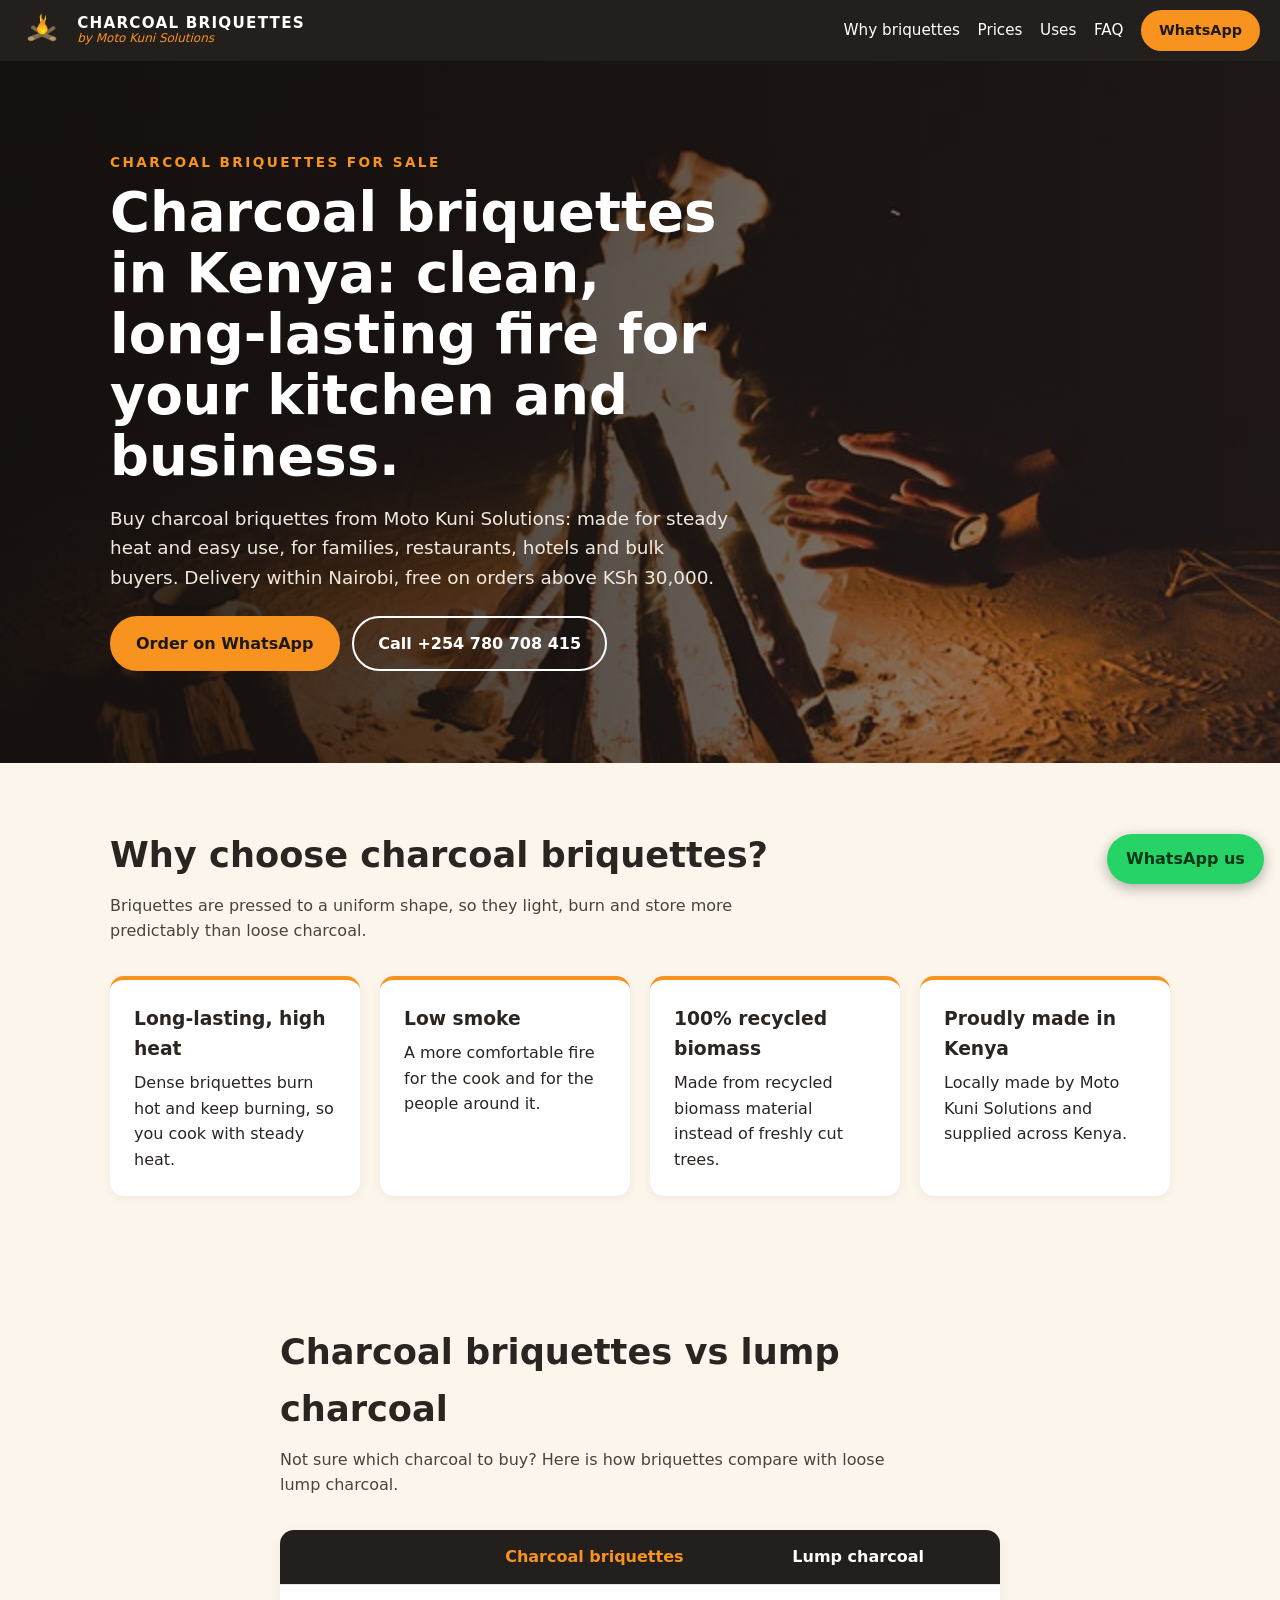
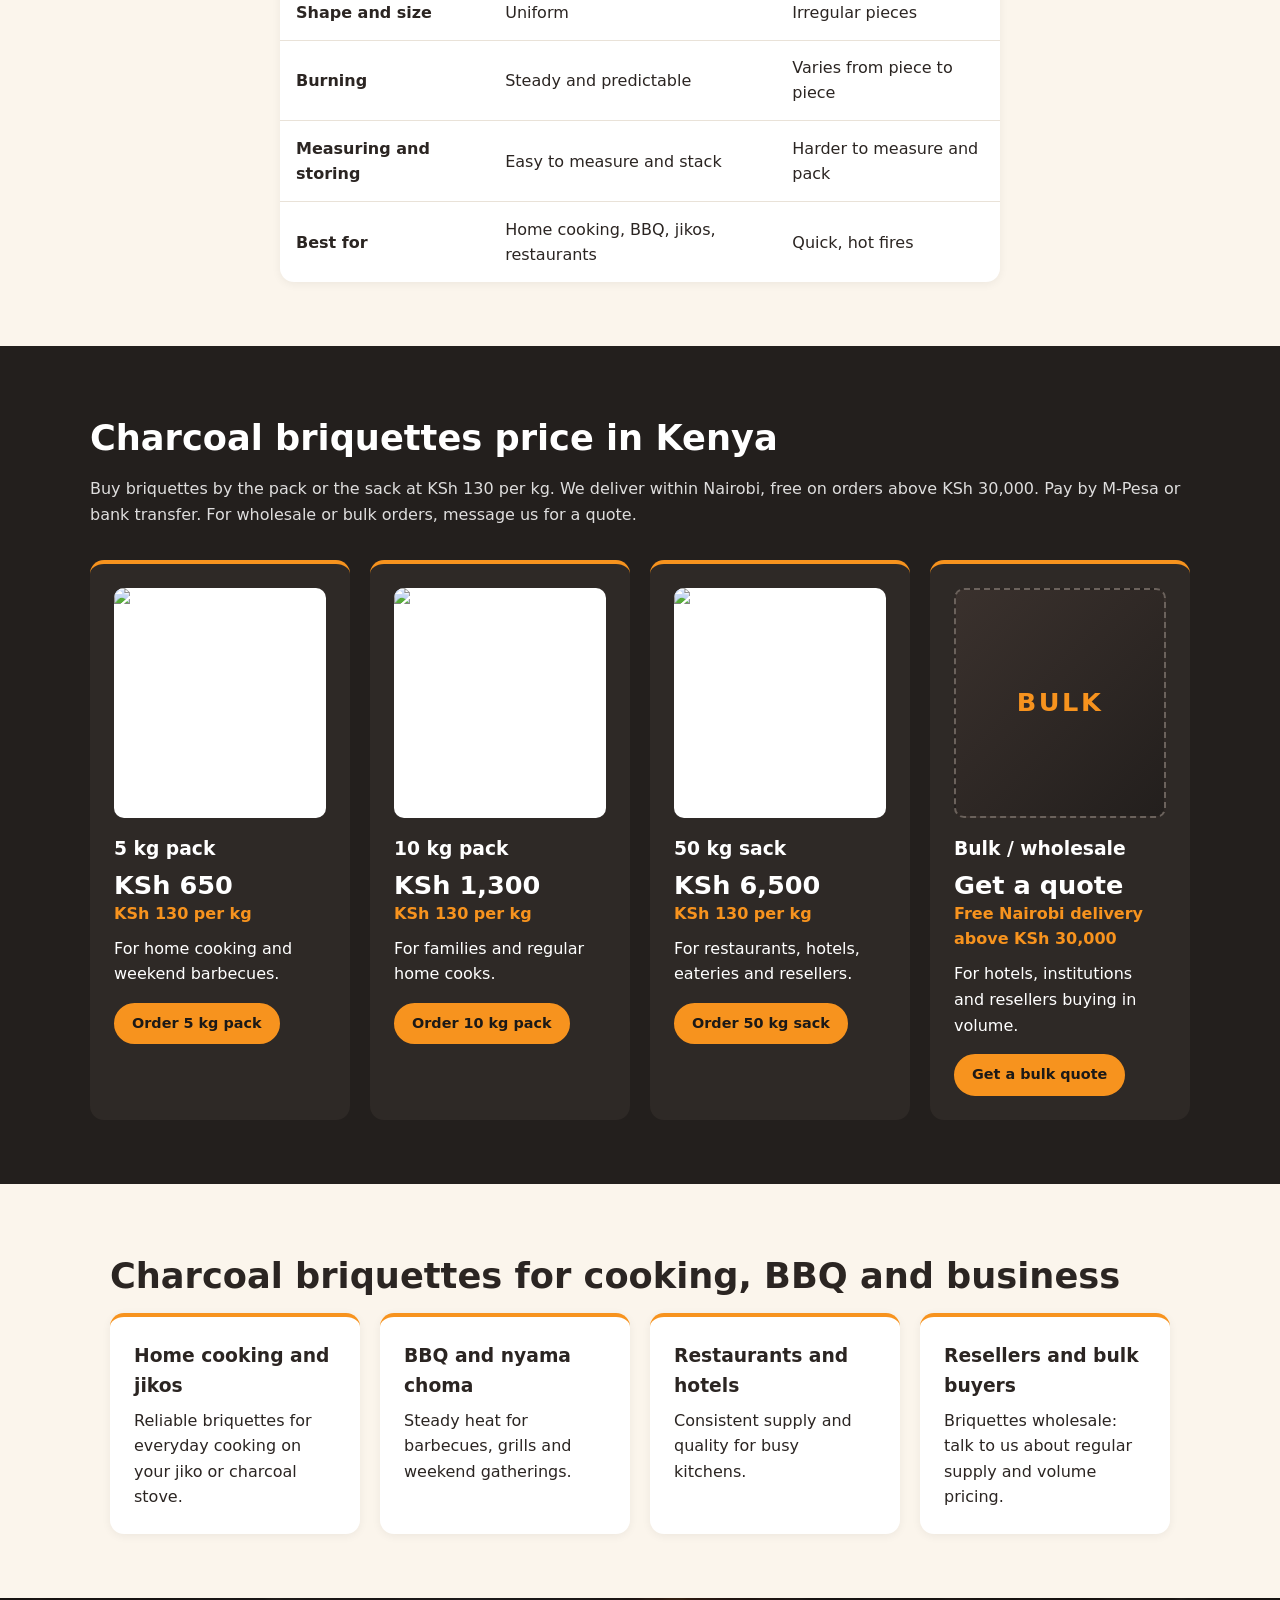
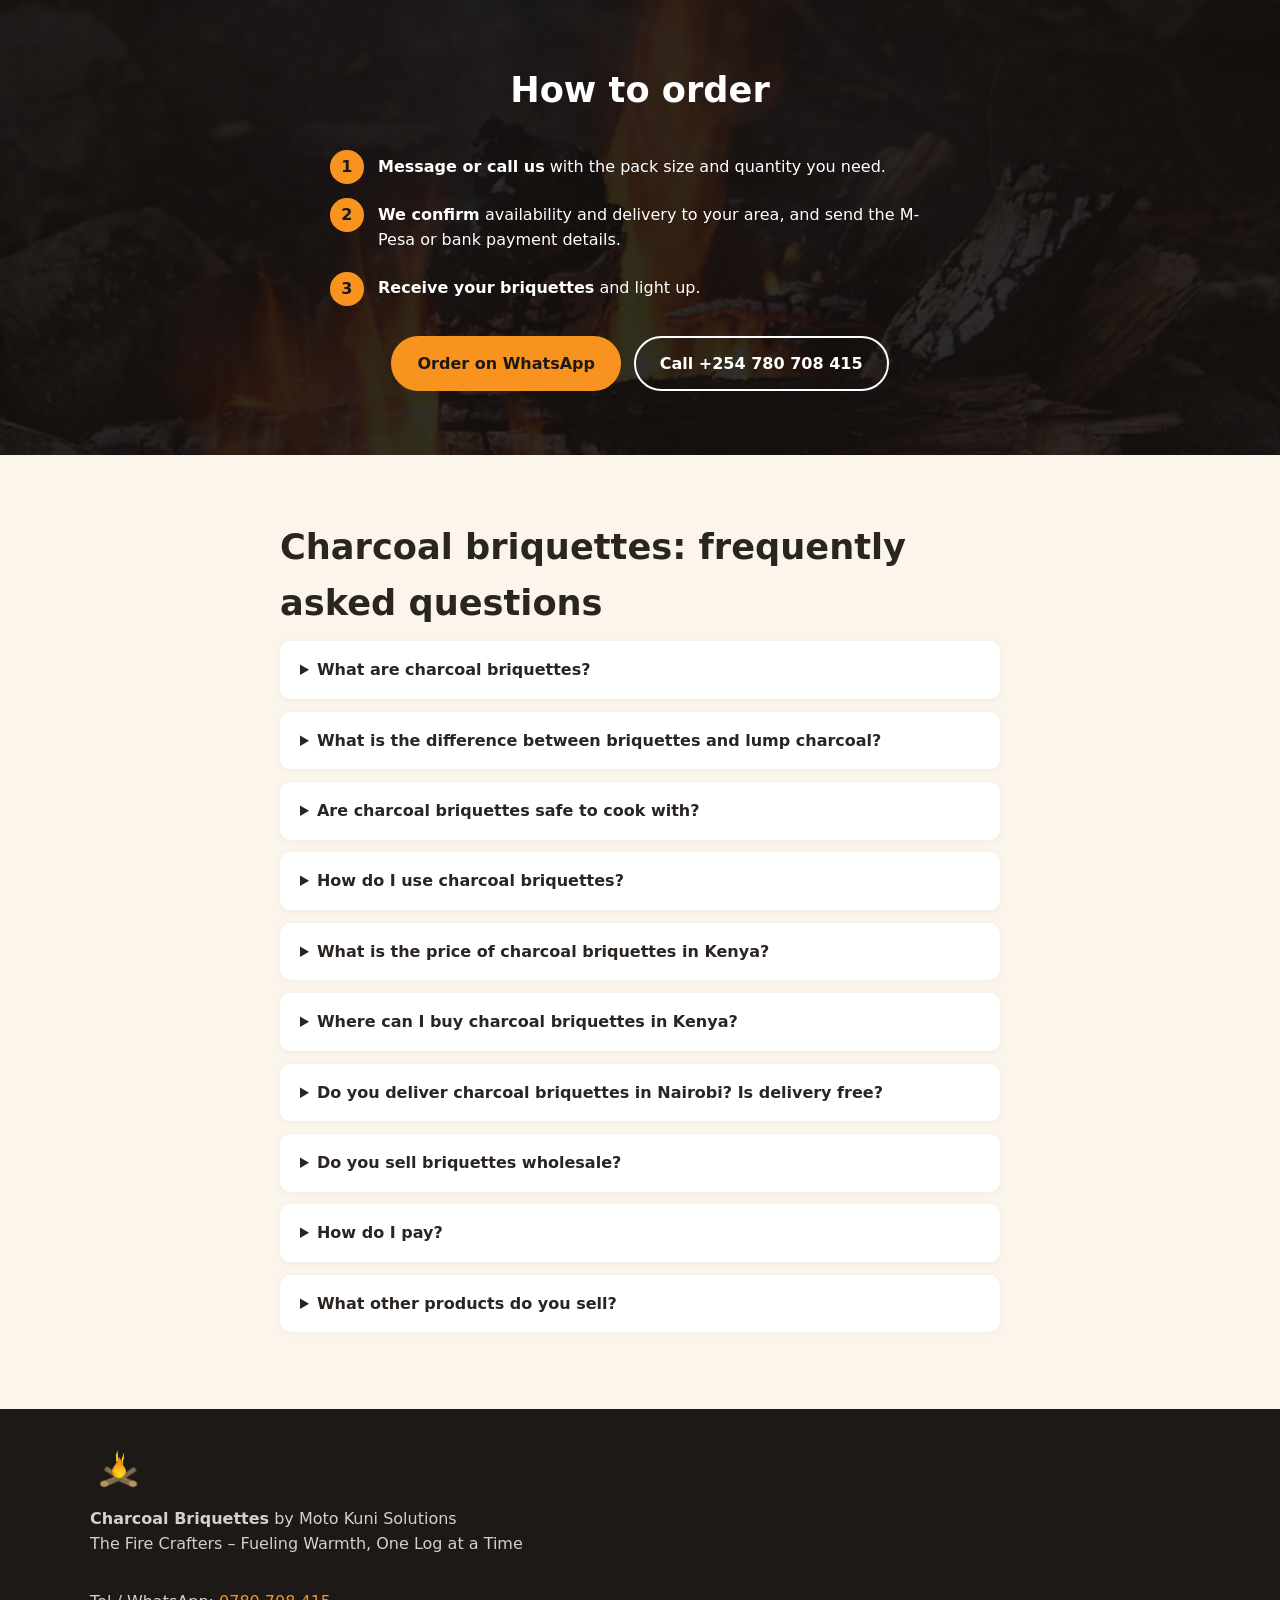
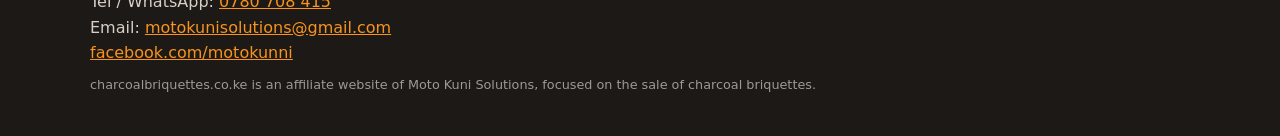
==== index.html @ 05159718 "Add files via upload" ====
<!DOCTYPE html>
<html lang="en">
<head>
  <meta charset="utf-8">
  <meta name="viewport" content="width=device-width, initial-scale=1">
  <title>Charcoal Briquettes Kenya | Nairobi Delivery | Moto Kuni Solutions</title>
  <meta name="description" content="Buy charcoal briquettes in Kenya from KSh 650 (5 kg). Nairobi delivery, free on orders above KSh 30,000. 5 kg, 10 kg and 50 kg packs plus wholesale. Order on WhatsApp.">
  <link rel="icon" type="image/png" href="images/favicon.png">
  <link rel="canonical" href="https://charcoalbriquettes.co.ke/">
  <link rel="stylesheet" href="style.css">
  <meta property="og:title" content="Charcoal Briquettes by Moto Kuni Solutions">
  <meta property="og:description" content="Buy charcoal briquettes in Kenya: household packs, sacks and wholesale. Order on WhatsApp.">
  <meta property="og:image" content="https://charcoalbriquettes.co.ke/images/briquettes-10kg.jpg">
  <meta property="og:url" content="https://charcoalbriquettes.co.ke/">
  <meta property="og:type" content="website">
  <script type="application/ld+json">
  {"@context":"https://schema.org","@type":"WebSite","name":"Charcoal Briquettes by Moto Kuni Solutions","url":"https://charcoalbriquettes.co.ke/"}
  </script>
  <script type="application/ld+json">
  {
    "@context": "https://schema.org",
    "@type": "LocalBusiness",
    "name": "Moto Kuni Solutions",
    "alternateName": "Charcoal Briquettes by Moto Kuni Solutions",
    "legalName": "Moto Kuni Solutions",
    "slogan": "The Fire Crafters",
    "description": "Charcoal briquettes for sale in Kenya: household packs, sacks and wholesale for homes, restaurants, hotels and resellers.",
    "url": "https://charcoalbriquettes.co.ke/",
    "telephone": "+254780708415",
    "email": "motokunisolutions@gmail.com",
    "sameAs": ["https://facebook.com/motokunni/"],
    "areaServed": [{"@type":"City","name":"Nairobi"},{"@type":"Country","name":"Kenya"}]
  }
  </script>
  <script type="application/ld+json">
  {"@context": "https://schema.org", "@type": "FAQPage", "mainEntity": [{"@type": "Question", "name": "What are charcoal briquettes?", "acceptedAnswer": {"@type": "Answer", "text": "Charcoal briquettes are fuel pressed into a uniform shape from combustible materials. Ours are made from materials such as charcoal dust, wood waste, coconut shells and rice husks. They are used for cooking, barbecues and jikos."}}, {"@type": "Question", "name": "What is the difference between briquettes and lump charcoal?", "acceptedAnswer": {"@type": "Answer", "text": "Lump charcoal is made of irregular pieces, while briquettes are pressed to a consistent size and shape. That uniform shape makes briquettes easier to measure, stack and store, and helps them burn more steadily."}}, {"@type": "Question", "name": "Are charcoal briquettes safe to cook with?", "acceptedAnswer": {"@type": "Answer", "text": "Yes, when used properly. Like all charcoal, briquettes release carbon monoxide as they burn, so use them outdoors or in a well-ventilated space and never in a closed room."}}, {"@type": "Question", "name": "How do I use charcoal briquettes?", "acceptedAnswer": {"@type": "Answer", "text": "Place the briquettes in your jiko, stove or grill, light them with a fire lighter or kindling, and let them burn until they are covered with grey ash before you start cooking. Keep the area ventilated."}}, {"@type": "Question", "name": "What is the price of charcoal briquettes in Kenya?", "acceptedAnswer": {"@type": "Answer", "text": "Charcoal briquettes cost KSh 130 per kg: KSh 650 for a 5 kg pack, KSh 1,300 for 10 kg and KSh 6,500 for a 50 kg sack. Message us on WhatsApp for wholesale or bulk pricing."}}, {"@type": "Question", "name": "Where can I buy charcoal briquettes in Kenya?", "acceptedAnswer": {"@type": "Answer", "text": "Order from Moto Kuni Solutions on WhatsApp or by phone on 0780 708 415. We deliver within Nairobi, and orders above KSh 30,000 get free delivery."}}, {"@type": "Question", "name": "Do you deliver charcoal briquettes in Nairobi? Is delivery free?", "acceptedAnswer": {"@type": "Answer", "text": "Yes, we deliver within Nairobi. Delivery is free on orders above KSh 30,000. For smaller orders, message us on WhatsApp for the delivery cost."}}, {"@type": "Question", "name": "Do you sell briquettes wholesale?", "acceptedAnswer": {"@type": "Answer", "text": "Yes. Restaurants, hotels, resellers and institutions can message or call us with the quantity they need and we will send a quote."}}, {"@type": "Question", "name": "How do I pay?", "acceptedAnswer": {"@type": "Answer", "text": "You can pay by M-Pesa or bank transfer. Message us on WhatsApp for the payment details when you place your order."}}, {"@type": "Question", "name": "What other products do you sell?", "acceptedAnswer": {"@type": "Answer", "text": "Moto Kuni Solutions also supplies firewood, logs, sawdust and modern jikos. Fire lighters and more charcoal products are coming to our site soon."}}]}
  </script>
  <script type="application/ld+json">
  {"@context": "https://schema.org", "@type": "Product", "name": "Moto Kuni Solutions Charcoal Briquettes 5 kg", "image": "https://charcoalbriquettes.co.ke/images/briquettes-5kg.jpg", "description": "Charcoal briquettes made from recycled biomass, 5 kg bag.", "brand": {"@type": "Brand", "name": "Moto Kuni Solutions"}, "offers": {"@type": "Offer", "price": "650", "priceCurrency": "KES", "url": "https://charcoalbriquettes.co.ke/#packs"}}
  </script>
  <script type="application/ld+json">
  {"@context": "https://schema.org", "@type": "Product", "name": "Moto Kuni Solutions Charcoal Briquettes 10 kg", "image": "https://charcoalbriquettes.co.ke/images/briquettes-10kg.jpg", "description": "Charcoal briquettes made from recycled biomass, 10 kg bag.", "brand": {"@type": "Brand", "name": "Moto Kuni Solutions"}, "offers": {"@type": "Offer", "price": "1300", "priceCurrency": "KES", "url": "https://charcoalbriquettes.co.ke/#packs"}}
  </script>
  <script type="application/ld+json">
  {"@context": "https://schema.org", "@type": "Product", "name": "Moto Kuni Solutions Charcoal Briquettes 50 kg", "image": "https://charcoalbriquettes.co.ke/images/briquettes-50kg.jpg", "description": "Charcoal briquettes made from recycled biomass, 50 kg bag.", "brand": {"@type": "Brand", "name": "Moto Kuni Solutions"}, "offers": {"@type": "Offer", "price": "6500", "priceCurrency": "KES", "url": "https://charcoalbriquettes.co.ke/#packs"}}
  </script>
</head>
<body>

<header class="nav">
  <a class="brand" href="#top" aria-label="Charcoal Briquettes by Moto Kuni Solutions home">
    <img src="images/logo.png" alt="Moto Kuni Solutions logo" width="46" height="36">
    <span><strong>CHARCOAL BRIQUETTES</strong><em>by Moto Kuni Solutions</em></span>
  </a>
  <nav>
    <a href="#why">Why briquettes</a>
    <a href="#packs">Prices</a>
    <a href="#uses">Uses</a>
    <a href="#faq">FAQ</a>
    <a class="btn btn-small" href="https://wa.me/254780708415?text=Hello%20Moto%20Kuni%20Solutions%2C%20I%20would%20like%20to%20order%20charcoal%20briquettes." target="_blank" rel="noopener">WhatsApp</a>
  </nav>
</header>

<main id="top">

  <section class="hero">
    <div class="hero-text">
      <p class="eyebrow">Charcoal Briquettes for Sale</p>
      <h1>Charcoal briquettes in Kenya: clean, long-lasting fire for your kitchen and business.</h1>
      <p class="lead">Buy charcoal briquettes from Moto Kuni Solutions: made for steady heat and easy use, for families, restaurants, hotels and bulk buyers. Delivery within Nairobi, free on orders above KSh 30,000.</p>
      <div class="cta-row">
        <a class="btn" href="https://wa.me/254780708415?text=Hello%20Moto%20Kuni%20Solutions%2C%20I%20would%20like%20to%20order%20charcoal%20briquettes." target="_blank" rel="noopener">Order on WhatsApp</a>
        <a class="btn btn-ghost" href="tel:+254780708415">Call +254 780 708 415</a>
      </div>
    </div>
  </section>

  <section id="why" class="section">
    <h2>Why choose charcoal briquettes?</h2>
    <p class="section-intro">Briquettes are pressed to a uniform shape, so they light, burn and store more predictably than loose charcoal.</p>
    <div class="cards">
      <article class="card"><h3>Long-lasting, high heat</h3><p>Dense briquettes burn hot and keep burning, so you cook with steady heat.</p></article>
      <article class="card"><h3>Low smoke</h3><p>A more comfortable fire for the cook and for the people around it.</p></article>
      <article class="card"><h3>100% recycled biomass</h3><p>Made from recycled biomass material instead of freshly cut trees.</p></article>
      <article class="card"><h3>Proudly made in Kenya</h3><p>Locally made by Moto Kuni Solutions and supplied across Kenya.</p></article>
    </div>
  </section>

  <section id="compare" class="section narrow">
    <h2>Charcoal briquettes vs lump charcoal</h2>
    <p class="section-intro">Not sure which charcoal to buy? Here is how briquettes compare with loose lump charcoal.</p>
    <table class="compare">
      <thead><tr><th></th><th>Charcoal briquettes</th><th>Lump charcoal</th></tr></thead>
      <tbody>
        <tr><th>Shape and size</th><td>Uniform</td><td>Irregular pieces</td></tr>
        <tr><th>Burning</th><td>Steady and predictable</td><td>Varies from piece to piece</td></tr>
        <tr><th>Measuring and storing</th><td>Easy to measure and stack</td><td>Harder to measure and pack</td></tr>
        <tr><th>Best for</th><td>Home cooking, BBQ, jikos, restaurants</td><td>Quick, hot fires</td></tr>
      </tbody>
    </table>
  </section>

  <section id="packs" class="section dark">
    <h2>Charcoal briquettes price in Kenya</h2>
    <p class="section-intro">Buy briquettes by the pack or the sack at KSh 130 per kg. We deliver within Nairobi, free on orders above KSh 30,000. Pay by M-Pesa or bank transfer. For wholesale or bulk orders, message us for a quote.</p>
    <div class="cards">
      <article class="card card-dark">
        <img class="pack-photo" src="images/briquettes-5kg.jpg" alt="Moto Kuni Solutions charcoal briquettes 5 kg pack bag" loading="lazy" width="320" height="320">
        <h3>5 kg pack</h3>
        <p class="price">KSh 650</p>
        <p class="size">KSh 130 per kg</p>
        <p>For home cooking and weekend barbecues.</p>
        <a class="btn btn-small" href="https://wa.me/254780708415?text=Hello%20Moto%20Kuni%20Solutions%2C%20I%20would%20like%20to%20order%20the%205%20kg%20pack%20of%20charcoal%20briquettes." target="_blank" rel="noopener">Order 5 kg pack</a>
      </article>
      <article class="card card-dark">
        <img class="pack-photo" src="images/briquettes-10kg.jpg" alt="Moto Kuni Solutions charcoal briquettes 10 kg pack bag" loading="lazy" width="320" height="320">
        <h3>10 kg pack</h3>
        <p class="price">KSh 1,300</p>
        <p class="size">KSh 130 per kg</p>
        <p>For families and regular home cooks.</p>
        <a class="btn btn-small" href="https://wa.me/254780708415?text=Hello%20Moto%20Kuni%20Solutions%2C%20I%20would%20like%20to%20order%20the%2010%20kg%20pack%20of%20charcoal%20briquettes." target="_blank" rel="noopener">Order 10 kg pack</a>
      </article>
      <article class="card card-dark">
        <img class="pack-photo" src="images/briquettes-50kg.jpg" alt="Moto Kuni Solutions charcoal briquettes 50 kg sack bag" loading="lazy" width="320" height="320">
        <h3>50 kg sack</h3>
        <p class="price">KSh 6,500</p>
        <p class="size">KSh 130 per kg</p>
        <p>For restaurants, hotels, eateries and resellers.</p>
        <a class="btn btn-small" href="https://wa.me/254780708415?text=Hello%20Moto%20Kuni%20Solutions%2C%20I%20would%20like%20to%20order%20a%2050%20kg%20sack%20of%20charcoal%20briquettes." target="_blank" rel="noopener">Order 50 kg sack</a>
      </article>
      <article class="card card-dark">
        <div class="bulk-box">Bulk</div>
        <h3>Bulk / wholesale</h3>
        <p class="price">Get a quote</p>
        <p class="size">Free Nairobi delivery above KSh 30,000</p>
        <p>For hotels, institutions and resellers buying in volume.</p>
        <a class="btn btn-small" href="https://wa.me/254780708415?text=Hello%20Moto%20Kuni%20Solutions%2C%20I%20would%20like%20a%20bulk%20quote%20for%20charcoal%20briquettes." target="_blank" rel="noopener">Get a bulk quote</a>
      </article>
    </div>
  </section>

  <section id="uses" class="section">
    <h2>Charcoal briquettes for cooking, BBQ and business</h2>
    <div class="cards">
      <article class="card"><h3>Home cooking and jikos</h3><p>Reliable briquettes for everyday cooking on your jiko or charcoal stove.</p></article>
      <article class="card"><h3>BBQ and nyama choma</h3><p>Steady heat for barbecues, grills and weekend gatherings.</p></article>
      <article class="card"><h3>Restaurants and hotels</h3><p>Consistent supply and quality for busy kitchens.</p></article>
      <article class="card"><h3>Resellers and bulk buyers</h3><p>Briquettes wholesale: talk to us about regular supply and volume pricing.</p></article>
    </div>
  </section>

  <section id="order" class="section banner">
    <h2>How to order</h2>
    <ol class="steps">
      <li><strong>Message or call us</strong> with the pack size and quantity you need.</li>
      <li><strong>We confirm</strong> availability and delivery to your area, and send the M-Pesa or bank payment details.</li>
      <li><strong>Receive your briquettes</strong> and light up.</li>
    </ol>
    <div class="cta-row center">
      <a class="btn" href="https://wa.me/254780708415?text=Hello%20Moto%20Kuni%20Solutions%2C%20I%20would%20like%20to%20order%20charcoal%20briquettes." target="_blank" rel="noopener">Order on WhatsApp</a>
      <a class="btn btn-ghost" href="tel:+254780708415">Call +254 780 708 415</a>
    </div>
  </section>

  <section id="faq" class="section narrow">
    <h2>Charcoal briquettes: frequently asked questions</h2>
    <details><summary>What are charcoal briquettes?</summary><p>Charcoal briquettes are fuel pressed into a uniform shape from combustible materials. Ours are made from materials such as charcoal dust, wood waste, coconut shells and rice husks. They are used for cooking, barbecues and jikos.</p></details>
    <details><summary>What is the difference between briquettes and lump charcoal?</summary><p>Lump charcoal is made of irregular pieces, while briquettes are pressed to a consistent size and shape. That uniform shape makes briquettes easier to measure, stack and store, and helps them burn more steadily.</p></details>
    <details><summary>Are charcoal briquettes safe to cook with?</summary><p>Yes, when used properly. Like all charcoal, briquettes release carbon monoxide as they burn, so use them outdoors or in a well-ventilated space and never in a closed room.</p></details>
    <details><summary>How do I use charcoal briquettes?</summary><p>Place the briquettes in your jiko, stove or grill, light them with a fire lighter or kindling, and let them burn until they are covered with grey ash before you start cooking. Keep the area ventilated.</p></details>
    <details><summary>What is the price of charcoal briquettes in Kenya?</summary><p>Charcoal briquettes cost KSh 130 per kg: KSh 650 for a 5 kg pack, KSh 1,300 for 10 kg and KSh 6,500 for a 50 kg sack. Message us on WhatsApp for wholesale or bulk pricing.</p></details>
    <details><summary>Where can I buy charcoal briquettes in Kenya?</summary><p>Order from Moto Kuni Solutions on WhatsApp or by phone on 0780 708 415. We deliver within Nairobi, and orders above KSh 30,000 get free delivery.</p></details>
    <details><summary>Do you deliver charcoal briquettes in Nairobi? Is delivery free?</summary><p>Yes, we deliver within Nairobi. Delivery is free on orders above KSh 30,000. For smaller orders, message us on WhatsApp for the delivery cost.</p></details>
    <details><summary>Do you sell briquettes wholesale?</summary><p>Yes. Restaurants, hotels, resellers and institutions can message or call us with the quantity they need and we will send a quote.</p></details>
    <details><summary>How do I pay?</summary><p>You can pay by M-Pesa or bank transfer. Message us on WhatsApp for the payment details when you place your order.</p></details>
    <details><summary>What other products do you sell?</summary><p>Moto Kuni Solutions also supplies firewood, logs, sawdust and modern jikos. Fire lighters and more charcoal products are coming to our site soon.</p></details>
  </section>

</main>

<footer class="footer">
  <div>
    <img src="images/logo.png" alt="Moto Kuni Solutions logo" width="60" height="47">
    <p><strong>Charcoal Briquettes</strong> by Moto Kuni Solutions<br>The Fire Crafters &ndash; Fueling Warmth, One Log at a Time</p>
  </div>
  <div>
    <p>Tel / WhatsApp: <a href="tel:+254780708415">0780 708 415</a><br>
    Email: <a href="mailto:motokunisolutions@gmail.com">motokunisolutions@gmail.com</a><br>
    <a href="https://facebook.com/motokunni/" target="_blank" rel="noopener">facebook.com/motokunni</a></p>
    <p class="small">charcoalbriquettes.co.ke is an affiliate website of Moto Kuni Solutions, focused on the sale of charcoal briquettes.</p>
  </div>
</footer>

<a class="wa-float" href="https://wa.me/254780708415?text=Hello%20Moto%20Kuni%20Solutions%2C%20I%20would%20like%20to%20order%20charcoal%20briquettes." target="_blank" rel="noopener" aria-label="Chat on WhatsApp">WhatsApp us</a>

</body>
</html>
---- style.css ----
:root{
  --ink:#1c1917;
  --coal:#231f1d;
  --ember:#f7931e;
  --ember-dark:#d97a0a;
  --cream:#fbf5ec;
  --ash:#e9e2d8;
  --text:#2b2522;
}
*{box-sizing:border-box;margin:0;padding:0}
html{scroll-behavior:smooth}
body{font-family:system-ui,-apple-system,"Segoe UI",Roboto,Arial,sans-serif;color:var(--text);background:var(--cream);line-height:1.6}
img{max-width:100%;display:block}
a{color:inherit}

.nav{position:sticky;top:0;z-index:20;display:flex;justify-content:space-between;align-items:center;gap:1rem;padding:.6rem 1.25rem;background:var(--coal);color:#fff}
.brand{display:flex;align-items:center;gap:.7rem;text-decoration:none}
.brand span{display:flex;flex-direction:column;line-height:1.1}
.brand strong{letter-spacing:.08em}
.brand em{font-size:.75rem;color:var(--ember)}
.nav nav{display:flex;align-items:center;gap:1.1rem;font-size:.95rem}
.nav nav a{text-decoration:none}
.nav nav a:not(.btn):hover{color:var(--ember)}

.btn{display:inline-block;padding:.8rem 1.5rem;border-radius:999px;background:var(--ember);color:#1c1917;font-weight:700;text-decoration:none;border:2px solid var(--ember);transition:background .2s,transform .2s}
.btn:hover{background:var(--ember-dark);border-color:var(--ember-dark);transform:translateY(-1px)}
.btn-small{padding:.45rem 1rem;font-size:.9rem}
.btn-ghost{background:transparent;color:#fff;border-color:#fff}
.btn-ghost:hover{background:#fff;color:#1c1917;border-color:#fff}
.banner .btn-ghost{color:#fff}
.cta-row{display:flex;flex-wrap:wrap;gap:.8rem;margin-top:1.5rem}
.cta-row.center{justify-content:center}

.hero{min-height:78vh;display:flex;align-items:center;padding:4rem 1.25rem;color:#fff;background:linear-gradient(90deg,rgba(20,16,14,.9) 0%,rgba(20,16,14,.65) 55%,rgba(20,16,14,.25) 100%),url("images/fire-night.jpg") center/cover no-repeat}
.hero-text{max-width:640px;margin-left:max(0px,calc((100vw - 1100px)/2))}
.eyebrow{color:var(--ember);text-transform:uppercase;letter-spacing:.18em;font-size:.85rem;font-weight:700;margin-bottom:.6rem}
h1{font-size:clamp(2rem,5vw,3.4rem);line-height:1.12;margin-bottom:1rem}
.lead{font-size:1.15rem;max-width:34em;color:#f1e9df}

.section{max-width:1100px;margin:0 auto;padding:4rem 1.25rem}
.section.narrow{max-width:760px}
.section.dark,.section.banner{max-width:none}
.section.dark{background:var(--coal);color:#fff}
.section.dark>*,.section.banner>*{max-width:1100px;margin-left:auto;margin-right:auto}
.section.banner{background:linear-gradient(rgba(20,16,14,.88),rgba(20,16,14,.88)),url("images/fire-logs.jpg") center/cover;color:#fff;text-align:center}
h2{font-size:clamp(1.6rem,3.5vw,2.2rem);margin-bottom:.6rem}
.section-intro{max-width:40em;margin-bottom:2rem;opacity:.85}

.cards{display:grid;grid-template-columns:repeat(auto-fit,minmax(220px,1fr));gap:1.25rem}
.card{background:#fff;border-radius:14px;padding:1.5rem;border-top:4px solid var(--ember);box-shadow:0 2px 10px rgba(0,0,0,.06)}
.card h3{margin-bottom:.4rem}
.card-dark{background:#2e2926;color:#fff;box-shadow:none}
.card-dark .btn{margin-top:1rem}
.size{color:var(--ember);font-weight:600;margin-bottom:.4rem}
.photo-slot{height:150px;border:2px dashed #6b625c;border-radius:10px;display:flex;align-items:center;justify-content:center;color:#a89d94;font-size:.85rem;margin-bottom:1rem}

.steps{list-style:none;counter-reset:s;max-width:620px!important;text-align:left;margin-top:1.5rem!important}
.steps li{counter-increment:s;position:relative;padding:.7rem 0 .7rem 3rem}
.steps li::before{content:counter(s);position:absolute;left:0;top:.5rem;width:2.1rem;height:2.1rem;border-radius:50%;background:var(--ember);color:#1c1917;font-weight:700;display:flex;align-items:center;justify-content:center}

details{background:#fff;border-radius:10px;padding:1rem 1.25rem;margin-bottom:.8rem;box-shadow:0 1px 6px rgba(0,0,0,.05)}
summary{cursor:pointer;font-weight:600}
details p{margin-top:.6rem}

.footer{background:var(--ink);color:#d8cfc6;display:flex;flex-wrap:wrap;gap:2rem;justify-content:space-between;padding:2.5rem max(1.25rem,calc((100vw - 1100px)/2))}
.footer a{color:var(--ember)}
.footer img{margin-bottom:.6rem}
.small{font-size:.8rem;margin-top:.6rem;opacity:.7}

.wa-float{position:fixed;right:1rem;bottom:1rem;z-index:30;background:#25d366;color:#04361a;font-weight:700;text-decoration:none;padding:.75rem 1.2rem;border-radius:999px;box-shadow:0 4px 14px rgba(0,0,0,.3)}

@media (max-width:760px){
  .nav nav a:not(.btn){display:none}
  .hero{background:linear-gradient(rgba(20,16,14,.8),rgba(20,16,14,.8)),url("images/fire-night.jpg") center/cover}
}

.section.dark,.section.banner{padding-left:max(1.25rem,calc((100vw - 1100px)/2));padding-right:max(1.25rem,calc((100vw - 1100px)/2))}
.section.dark>*,.section.banner>*{max-width:none}
.section.banner>.steps{max-width:620px}

.brand strong{font-size:.95rem}
@media (max-width:760px){.brand strong{font-size:.8rem;letter-spacing:.04em}.brand em{font-size:.68rem}}

.compare{width:100%;border-collapse:collapse;background:#fff;border-radius:14px;overflow:hidden;box-shadow:0 2px 10px rgba(0,0,0,.06)}
.compare th,.compare td{padding:.9rem 1rem;text-align:left;border-bottom:1px solid var(--ash)}
.compare thead th{background:var(--coal);color:#fff}
.compare thead th:nth-child(2){color:var(--ember)}
.compare tbody th{font-weight:600}
.compare tbody tr:last-child th,.compare tbody tr:last-child td{border-bottom:none}

.photo-slot.has-img{border:none;background:#fff;height:260px;padding:.6rem}
.photo-slot.has-img img{width:100%;height:100%;object-fit:contain}
.wholesale{margin-top:1.5rem;text-align:center}
.wholesale a{color:var(--ember);font-weight:600}

.pack-photo{width:100%;height:230px;object-fit:contain;background:#fff;border-radius:10px;margin-bottom:1rem}
.bulk-box{height:230px;border-radius:10px;margin-bottom:1rem;display:flex;align-items:center;justify-content:center;background:linear-gradient(135deg,#3a312d,#231f1d);border:2px dashed #6b625c;color:var(--ember);font-size:1.6rem;font-weight:700;letter-spacing:.1em;text-transform:uppercase}
.price{font-size:1.6rem;font-weight:800;color:#fff;line-height:1.2}
.card-dark .size{margin-bottom:.6rem}
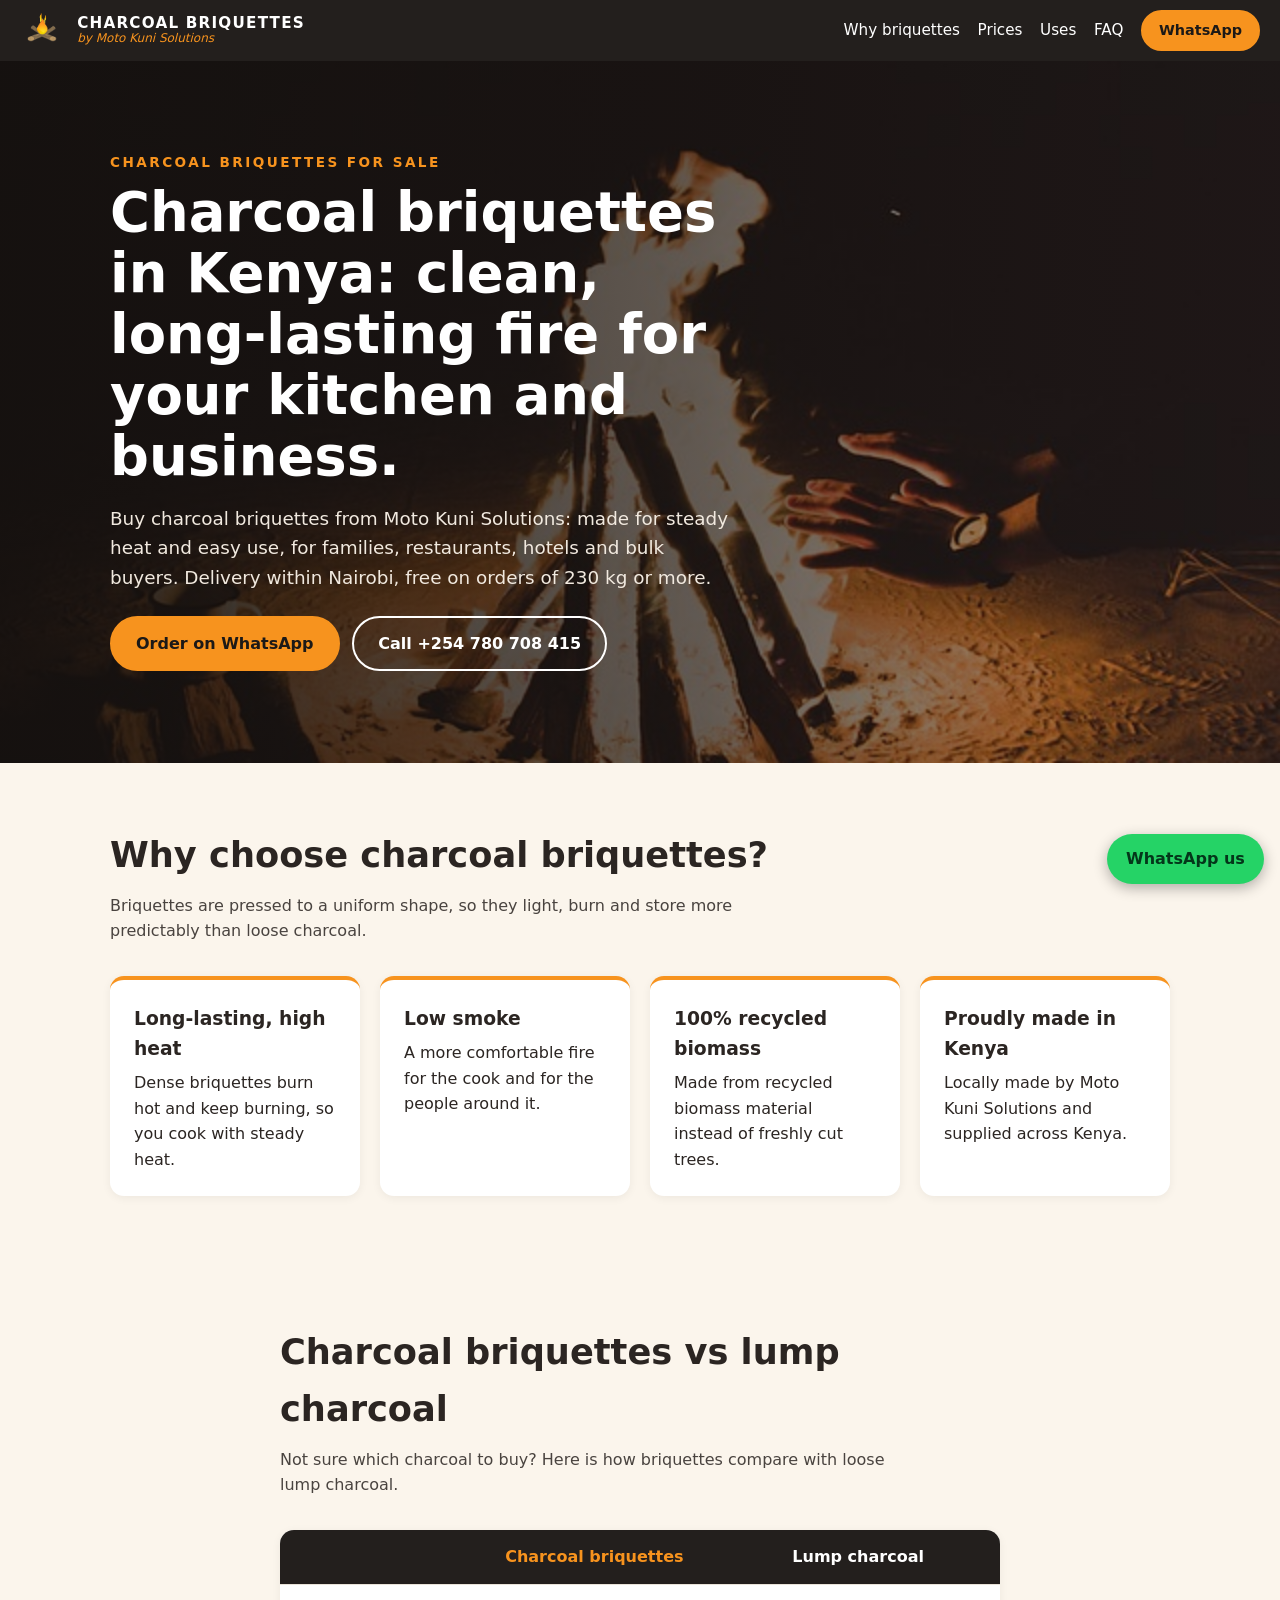
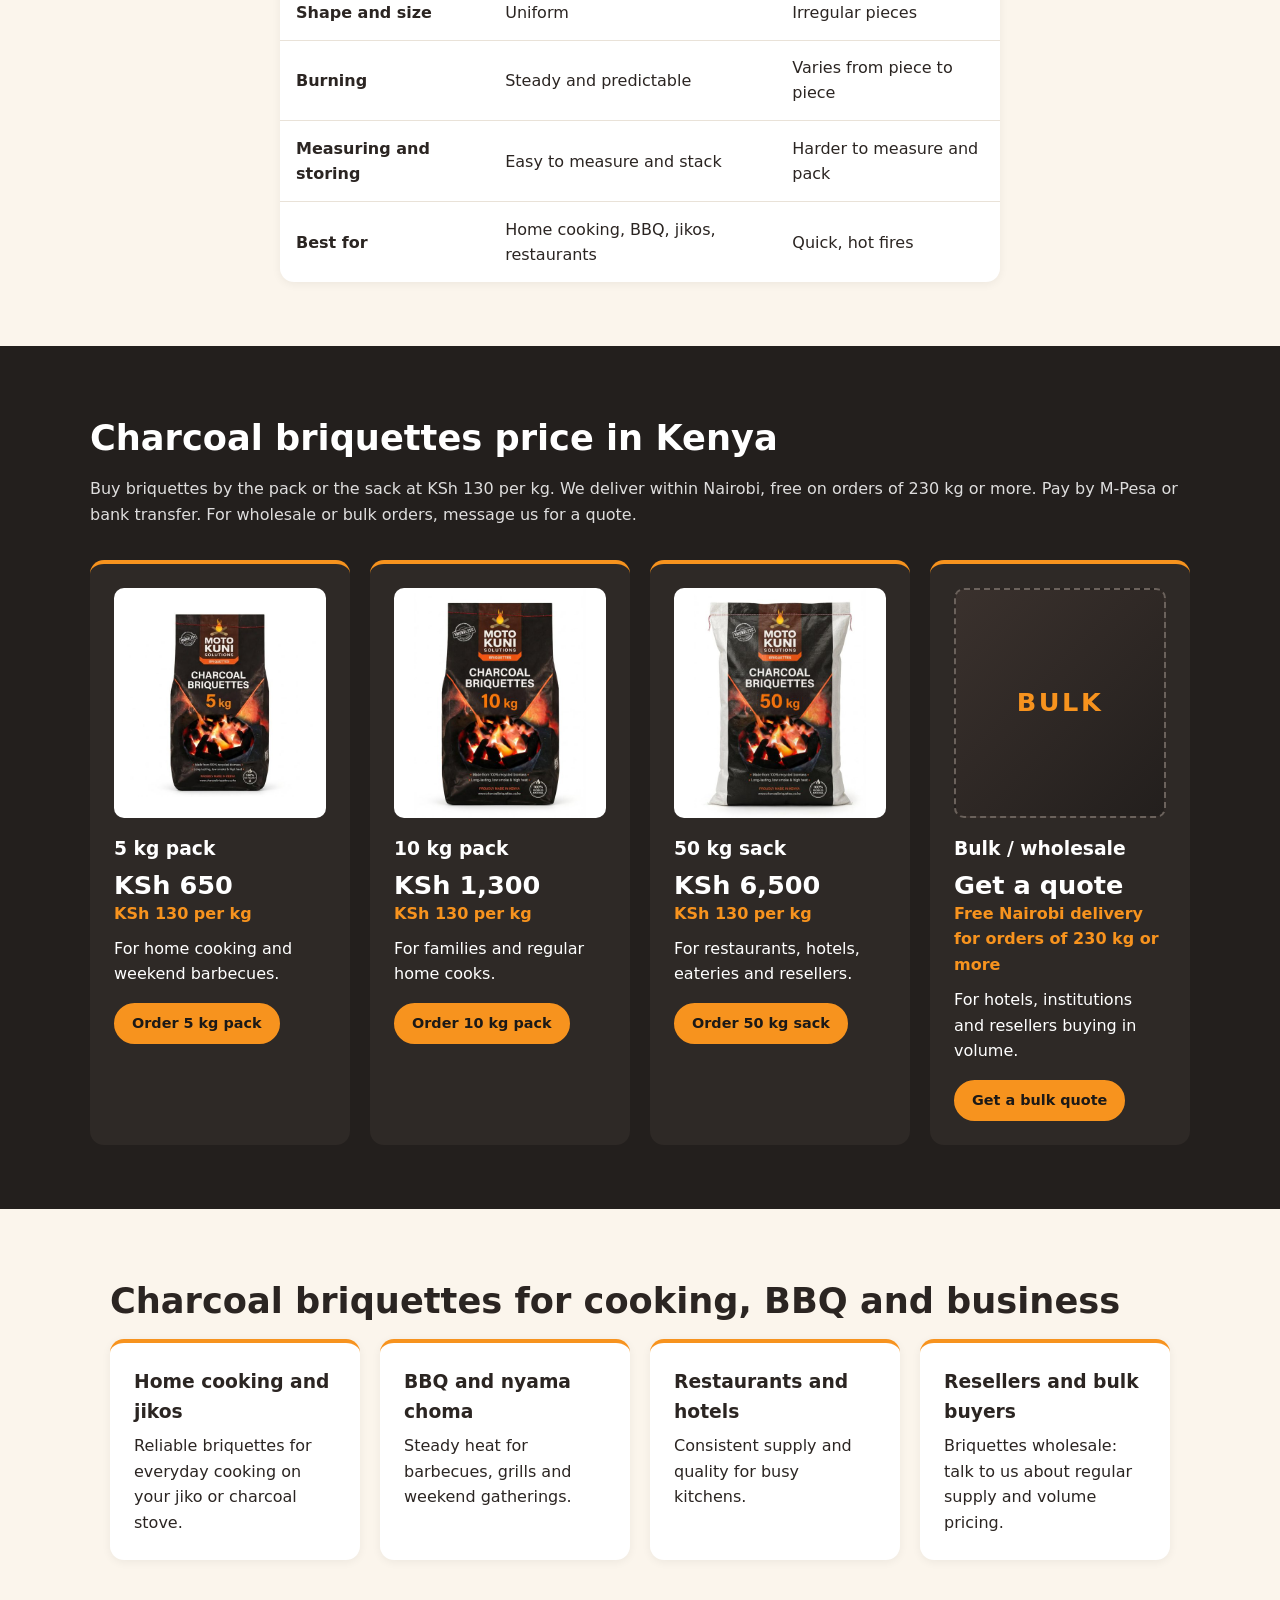
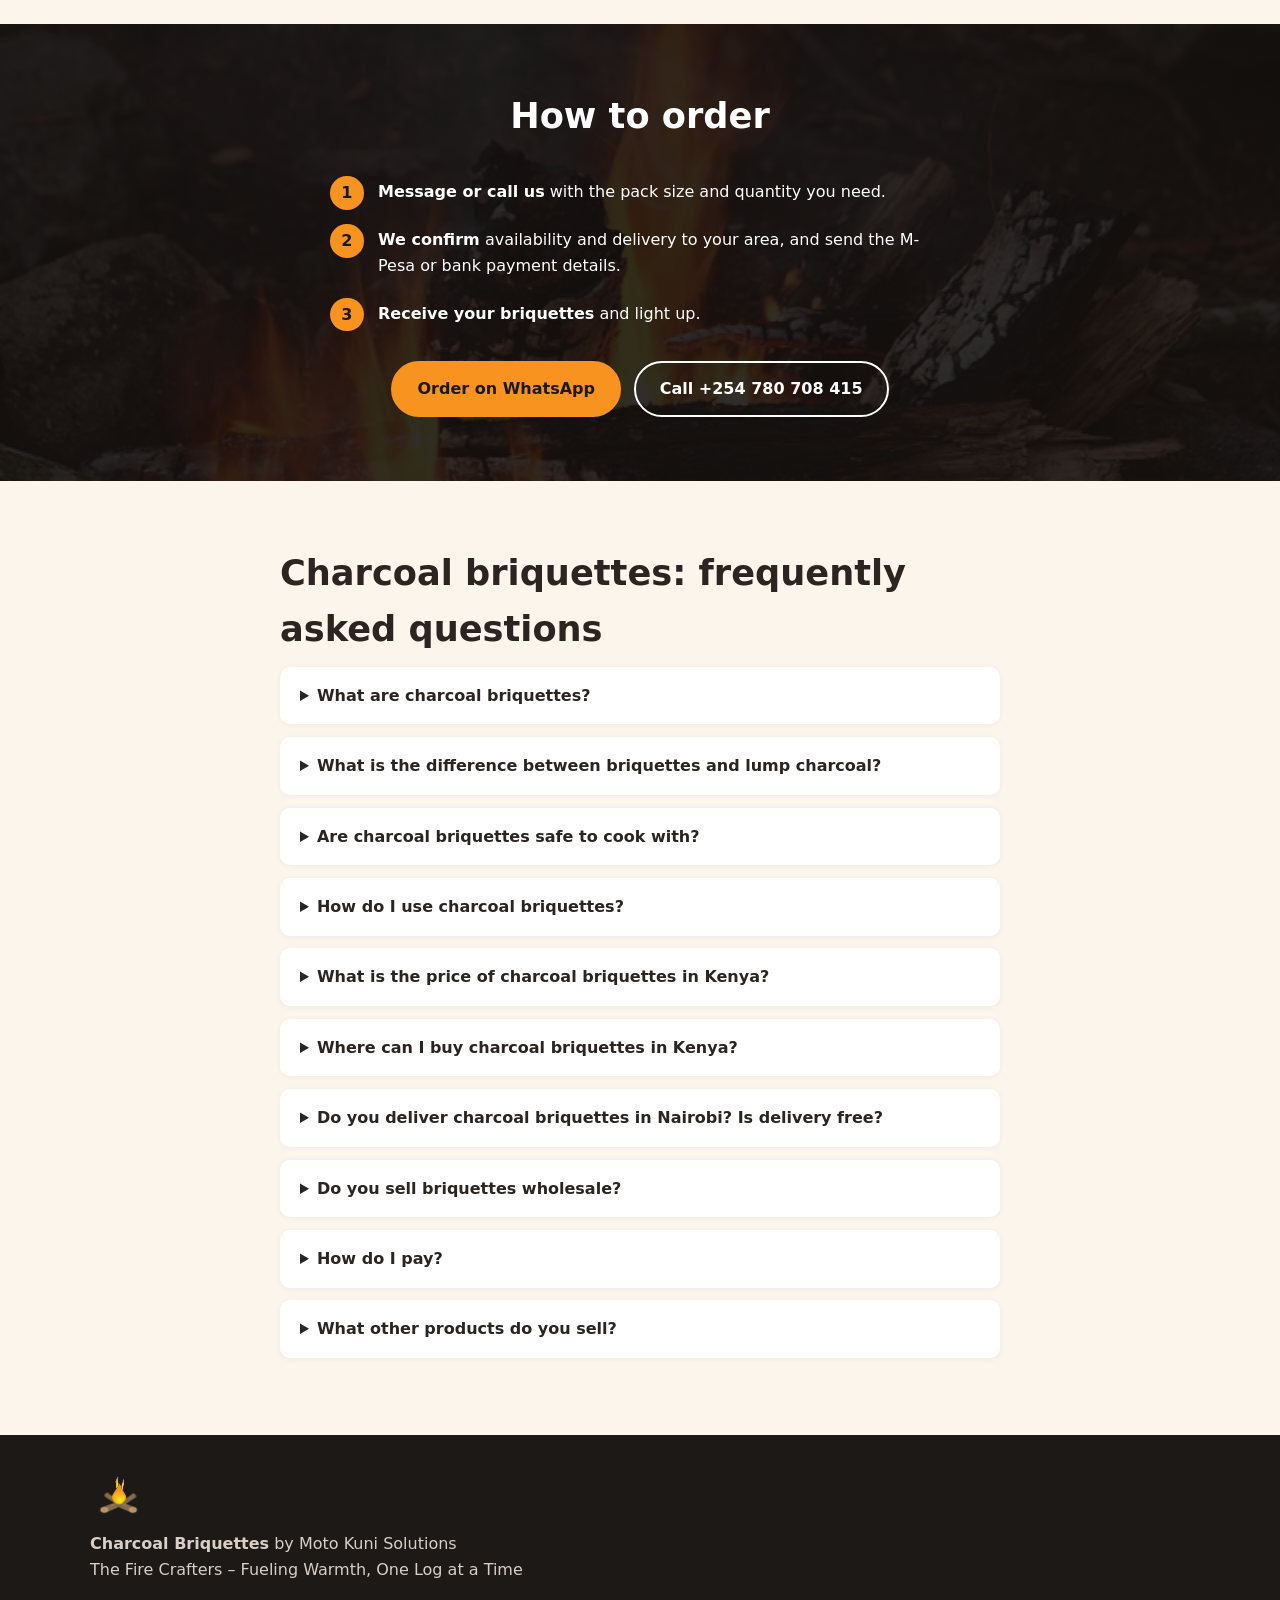
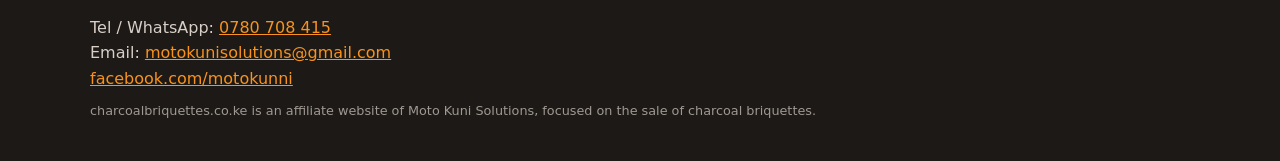
==== commit 9cdfc89d: "Add files via upload" ====
--- a/index.html
+++ b/index.html
@@ -4,7 +4,7 @@
   <meta charset="utf-8">
   <meta name="viewport" content="width=device-width, initial-scale=1">
   <title>Charcoal Briquettes Kenya | Nairobi Delivery | Moto Kuni Solutions</title>
-  <meta name="description" content="Buy charcoal briquettes in Kenya from KSh 650 (5 kg). Nairobi delivery, free on orders above KSh 30,000. 5 kg, 10 kg and 50 kg packs plus wholesale. Order on WhatsApp.">
+  <meta name="description" content="Buy charcoal briquettes in Kenya from KSh 650 (5 kg). Free Nairobi delivery on orders of 230 kg or more. 5 kg, 10 kg and 50 kg packs plus wholesale. Order on WhatsApp.">
   <link rel="icon" type="image/png" href="images/favicon.png">
   <link rel="canonical" href="https://charcoalbriquettes.co.ke/">
   <link rel="stylesheet" href="style.css">
@@ -33,7 +33,7 @@
   }
   </script>
   <script type="application/ld+json">
-  {"@context": "https://schema.org", "@type": "FAQPage", "mainEntity": [{"@type": "Question", "name": "What are charcoal briquettes?", "acceptedAnswer": {"@type": "Answer", "text": "Charcoal briquettes are fuel pressed into a uniform shape from combustible materials. Ours are made from materials such as charcoal dust, wood waste, coconut shells and rice husks. They are used for cooking, barbecues and jikos."}}, {"@type": "Question", "name": "What is the difference between briquettes and lump charcoal?", "acceptedAnswer": {"@type": "Answer", "text": "Lump charcoal is made of irregular pieces, while briquettes are pressed to a consistent size and shape. That uniform shape makes briquettes easier to measure, stack and store, and helps them burn more steadily."}}, {"@type": "Question", "name": "Are charcoal briquettes safe to cook with?", "acceptedAnswer": {"@type": "Answer", "text": "Yes, when used properly. Like all charcoal, briquettes release carbon monoxide as they burn, so use them outdoors or in a well-ventilated space and never in a closed room."}}, {"@type": "Question", "name": "How do I use charcoal briquettes?", "acceptedAnswer": {"@type": "Answer", "text": "Place the briquettes in your jiko, stove or grill, light them with a fire lighter or kindling, and let them burn until they are covered with grey ash before you start cooking. Keep the area ventilated."}}, {"@type": "Question", "name": "What is the price of charcoal briquettes in Kenya?", "acceptedAnswer": {"@type": "Answer", "text": "Charcoal briquettes cost KSh 130 per kg: KSh 650 for a 5 kg pack, KSh 1,300 for 10 kg and KSh 6,500 for a 50 kg sack. Message us on WhatsApp for wholesale or bulk pricing."}}, {"@type": "Question", "name": "Where can I buy charcoal briquettes in Kenya?", "acceptedAnswer": {"@type": "Answer", "text": "Order from Moto Kuni Solutions on WhatsApp or by phone on 0780 708 415. We deliver within Nairobi, and orders above KSh 30,000 get free delivery."}}, {"@type": "Question", "name": "Do you deliver charcoal briquettes in Nairobi? Is delivery free?", "acceptedAnswer": {"@type": "Answer", "text": "Yes, we deliver within Nairobi. Delivery is free on orders above KSh 30,000. For smaller orders, message us on WhatsApp for the delivery cost."}}, {"@type": "Question", "name": "Do you sell briquettes wholesale?", "acceptedAnswer": {"@type": "Answer", "text": "Yes. Restaurants, hotels, resellers and institutions can message or call us with the quantity they need and we will send a quote."}}, {"@type": "Question", "name": "How do I pay?", "acceptedAnswer": {"@type": "Answer", "text": "You can pay by M-Pesa or bank transfer. Message us on WhatsApp for the payment details when you place your order."}}, {"@type": "Question", "name": "What other products do you sell?", "acceptedAnswer": {"@type": "Answer", "text": "Moto Kuni Solutions also supplies firewood, logs, sawdust and modern jikos. Fire lighters and more charcoal products are coming to our site soon."}}]}
+  {"@context": "https://schema.org", "@type": "FAQPage", "mainEntity": [{"@type": "Question", "name": "What are charcoal briquettes?", "acceptedAnswer": {"@type": "Answer", "text": "Charcoal briquettes are fuel pressed into a uniform shape from combustible materials. Ours are made from materials such as charcoal dust, wood waste, coconut shells and rice husks. They are used for cooking, barbecues and jikos."}}, {"@type": "Question", "name": "What is the difference between briquettes and lump charcoal?", "acceptedAnswer": {"@type": "Answer", "text": "Lump charcoal is made of irregular pieces, while briquettes are pressed to a consistent size and shape. That uniform shape makes briquettes easier to measure, stack and store, and helps them burn more steadily."}}, {"@type": "Question", "name": "Are charcoal briquettes safe to cook with?", "acceptedAnswer": {"@type": "Answer", "text": "Yes, when used properly. Like all charcoal, briquettes release carbon monoxide as they burn, so use them outdoors or in a well-ventilated space and never in a closed room."}}, {"@type": "Question", "name": "How do I use charcoal briquettes?", "acceptedAnswer": {"@type": "Answer", "text": "Place the briquettes in your jiko, stove or grill, light them with a fire lighter or kindling, and let them burn until they are covered with grey ash before you start cooking. Keep the area ventilated."}}, {"@type": "Question", "name": "What is the price of charcoal briquettes in Kenya?", "acceptedAnswer": {"@type": "Answer", "text": "Charcoal briquettes cost KSh 130 per kg: KSh 650 for a 5 kg pack, KSh 1,300 for 10 kg and KSh 6,500 for a 50 kg sack. Message us on WhatsApp for wholesale or bulk pricing."}}, {"@type": "Question", "name": "Where can I buy charcoal briquettes in Kenya?", "acceptedAnswer": {"@type": "Answer", "text": "Order from Moto Kuni Solutions on WhatsApp or by phone on 0780 708 415. We deliver within Nairobi, and orders of 230 kg or more get free delivery."}}, {"@type": "Question", "name": "Do you deliver charcoal briquettes in Nairobi? Is delivery free?", "acceptedAnswer": {"@type": "Answer", "text": "Yes, we deliver within Nairobi. Delivery is free on orders of 230 kg or more. For smaller orders, message us on WhatsApp for the delivery cost."}}, {"@type": "Question", "name": "Do you sell briquettes wholesale?", "acceptedAnswer": {"@type": "Answer", "text": "Yes. Restaurants, hotels, resellers and institutions can message or call us with the quantity they need and we will send a quote."}}, {"@type": "Question", "name": "How do I pay?", "acceptedAnswer": {"@type": "Answer", "text": "You can pay by M-Pesa or bank transfer. Message us on WhatsApp for the payment details when you place your order."}}, {"@type": "Question", "name": "What other products do you sell?", "acceptedAnswer": {"@type": "Answer", "text": "Moto Kuni Solutions also supplies firewood, logs, sawdust and modern jikos. Fire lighters and more charcoal products are coming to our site soon."}}]}
   </script>
   <script type="application/ld+json">
   {"@context": "https://schema.org", "@type": "Product", "name": "Moto Kuni Solutions Charcoal Briquettes 5 kg", "image": "https://charcoalbriquettes.co.ke/images/briquettes-5kg.jpg", "description": "Charcoal briquettes made from recycled biomass, 5 kg bag.", "brand": {"@type": "Brand", "name": "Moto Kuni Solutions"}, "offers": {"@type": "Offer", "price": "650", "priceCurrency": "KES", "url": "https://charcoalbriquettes.co.ke/#packs"}}
@@ -67,7 +67,7 @@
     <div class="hero-text">
       <p class="eyebrow">Charcoal Briquettes for Sale</p>
       <h1>Charcoal briquettes in Kenya: clean, long-lasting fire for your kitchen and business.</h1>
-      <p class="lead">Buy charcoal briquettes from Moto Kuni Solutions: made for steady heat and easy use, for families, restaurants, hotels and bulk buyers. Delivery within Nairobi, free on orders above KSh 30,000.</p>
+      <p class="lead">Buy charcoal briquettes from Moto Kuni Solutions: made for steady heat and easy use, for families, restaurants, hotels and bulk buyers. Delivery within Nairobi, free on orders of 230 kg or more.</p>
       <div class="cta-row">
         <a class="btn" href="https://wa.me/254780708415?text=Hello%20Moto%20Kuni%20Solutions%2C%20I%20would%20like%20to%20order%20charcoal%20briquettes." target="_blank" rel="noopener">Order on WhatsApp</a>
         <a class="btn btn-ghost" href="tel:+254780708415">Call +254 780 708 415</a>
@@ -102,7 +102,7 @@
 
   <section id="packs" class="section dark">
     <h2>Charcoal briquettes price in Kenya</h2>
-    <p class="section-intro">Buy briquettes by the pack or the sack at KSh 130 per kg. We deliver within Nairobi, free on orders above KSh 30,000. Pay by M-Pesa or bank transfer. For wholesale or bulk orders, message us for a quote.</p>
+    <p class="section-intro">Buy briquettes by the pack or the sack at KSh 130 per kg. We deliver within Nairobi, free on orders of 230 kg or more. Pay by M-Pesa or bank transfer. For wholesale or bulk orders, message us for a quote.</p>
     <div class="cards">
       <article class="card card-dark">
         <img class="pack-photo" src="images/briquettes-5kg.jpg" alt="Moto Kuni Solutions charcoal briquettes 5 kg pack bag" loading="lazy" width="320" height="320">
@@ -132,7 +132,7 @@
         <div class="bulk-box">Bulk</div>
         <h3>Bulk / wholesale</h3>
         <p class="price">Get a quote</p>
-        <p class="size">Free Nairobi delivery above KSh 30,000</p>
+        <p class="size">Free Nairobi delivery for orders of 230 kg or more</p>
         <p>For hotels, institutions and resellers buying in volume.</p>
         <a class="btn btn-small" href="https://wa.me/254780708415?text=Hello%20Moto%20Kuni%20Solutions%2C%20I%20would%20like%20a%20bulk%20quote%20for%20charcoal%20briquettes." target="_blank" rel="noopener">Get a bulk quote</a>
       </article>
@@ -169,8 +169,8 @@
     <details><summary>Are charcoal briquettes safe to cook with?</summary><p>Yes, when used properly. Like all charcoal, briquettes release carbon monoxide as they burn, so use them outdoors or in a well-ventilated space and never in a closed room.</p></details>
     <details><summary>How do I use charcoal briquettes?</summary><p>Place the briquettes in your jiko, stove or grill, light them with a fire lighter or kindling, and let them burn until they are covered with grey ash before you start cooking. Keep the area ventilated.</p></details>
     <details><summary>What is the price of charcoal briquettes in Kenya?</summary><p>Charcoal briquettes cost KSh 130 per kg: KSh 650 for a 5 kg pack, KSh 1,300 for 10 kg and KSh 6,500 for a 50 kg sack. Message us on WhatsApp for wholesale or bulk pricing.</p></details>
-    <details><summary>Where can I buy charcoal briquettes in Kenya?</summary><p>Order from Moto Kuni Solutions on WhatsApp or by phone on 0780 708 415. We deliver within Nairobi, and orders above KSh 30,000 get free delivery.</p></details>
-    <details><summary>Do you deliver charcoal briquettes in Nairobi? Is delivery free?</summary><p>Yes, we deliver within Nairobi. Delivery is free on orders above KSh 30,000. For smaller orders, message us on WhatsApp for the delivery cost.</p></details>
+    <details><summary>Where can I buy charcoal briquettes in Kenya?</summary><p>Order from Moto Kuni Solutions on WhatsApp or by phone on 0780 708 415. We deliver within Nairobi, and orders of 230 kg or more get free delivery.</p></details>
+    <details><summary>Do you deliver charcoal briquettes in Nairobi? Is delivery free?</summary><p>Yes, we deliver within Nairobi. Delivery is free on orders of 230 kg or more. For smaller orders, message us on WhatsApp for the delivery cost.</p></details>
     <details><summary>Do you sell briquettes wholesale?</summary><p>Yes. Restaurants, hotels, resellers and institutions can message or call us with the quantity they need and we will send a quote.</p></details>
     <details><summary>How do I pay?</summary><p>You can pay by M-Pesa or bank transfer. Message us on WhatsApp for the payment details when you place your order.</p></details>
     <details><summary>What other products do you sell?</summary><p>Moto Kuni Solutions also supplies firewood, logs, sawdust and modern jikos. Fire lighters and more charcoal products are coming to our site soon.</p></details>
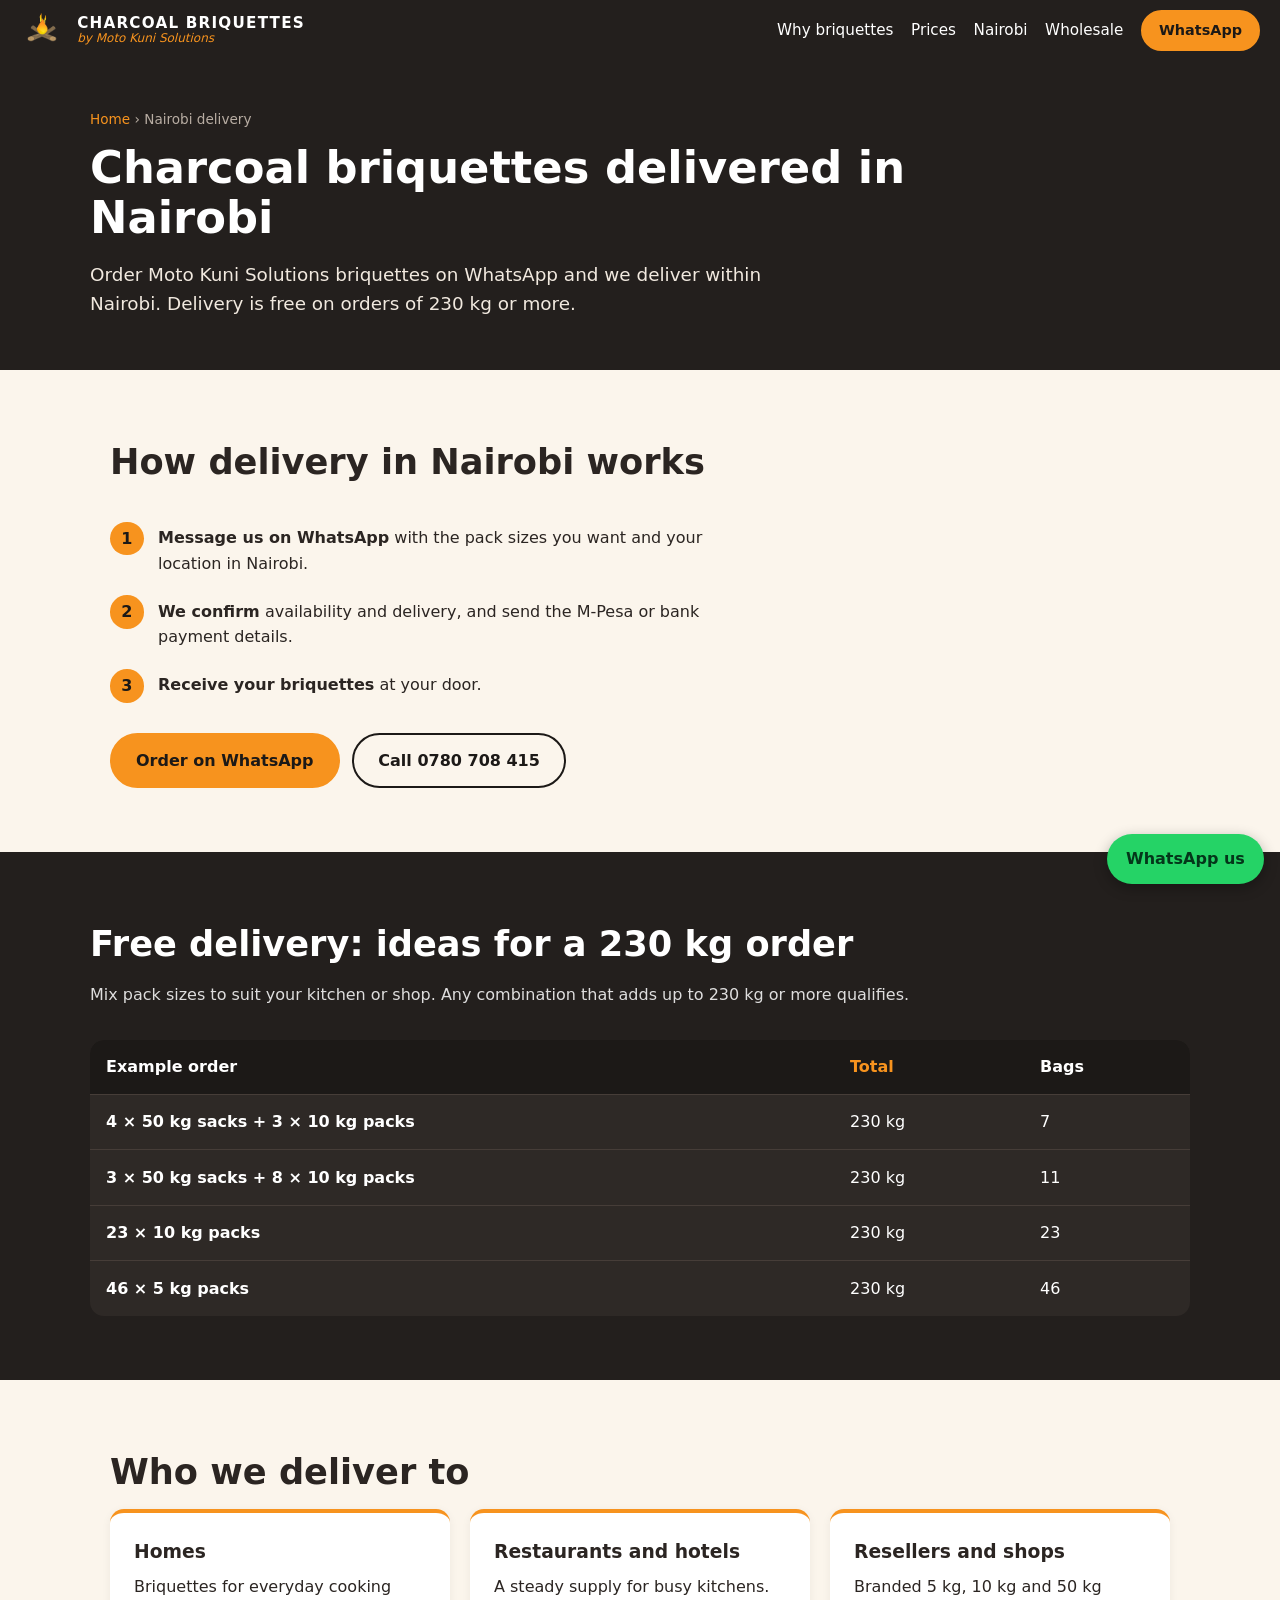
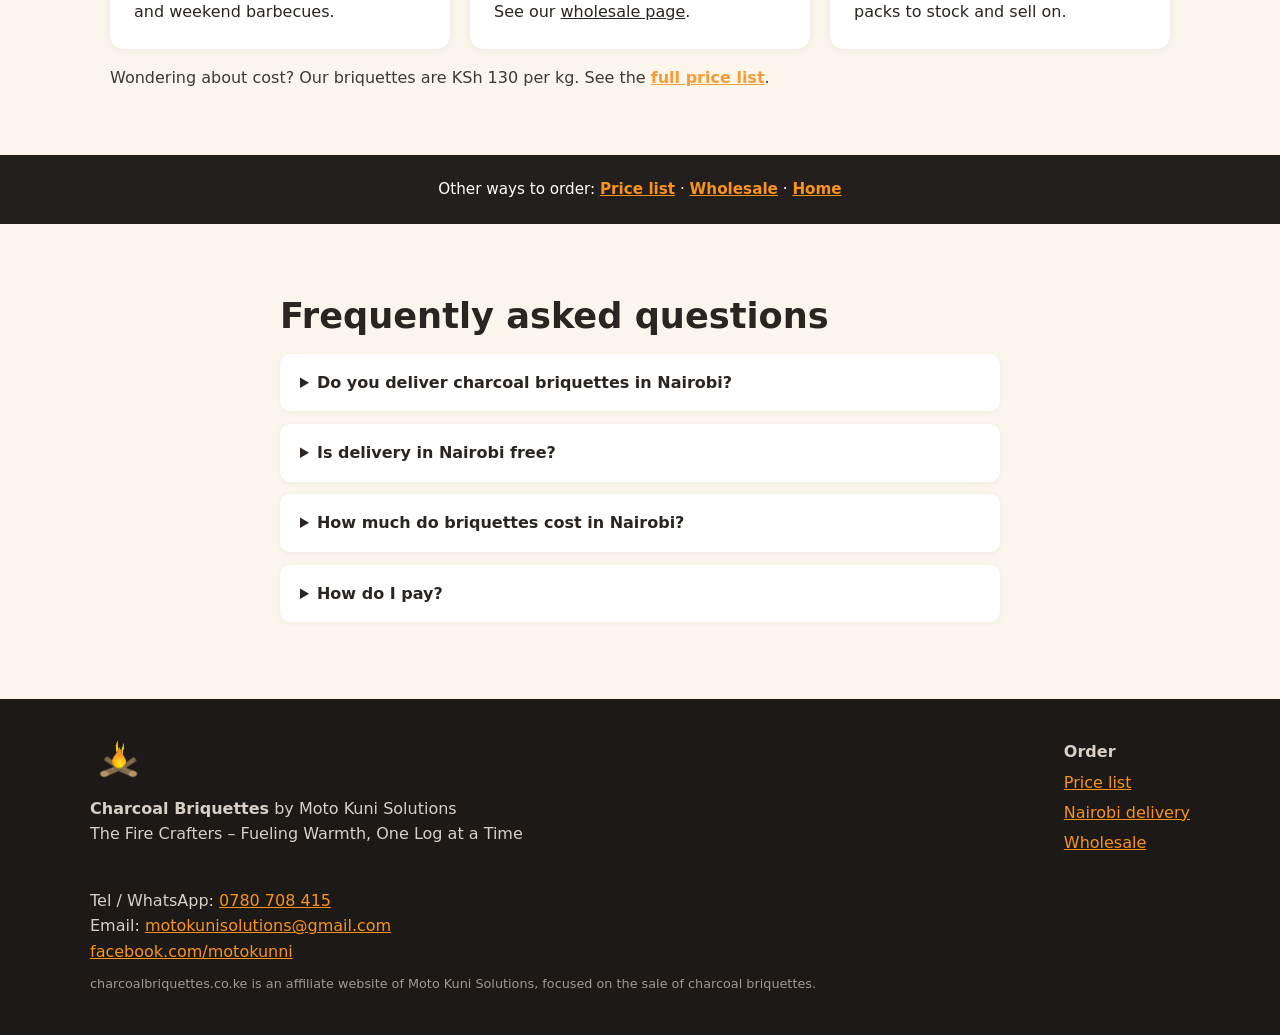
==== commit 1ae913b4: "Add files via upload" ====
--- a/index.html
+++ b/index.html
@@ -3,185 +3,95 @@
 <head>
   <meta charset="utf-8">
   <meta name="viewport" content="width=device-width, initial-scale=1">
-  <title>Charcoal Briquettes Kenya | Nairobi Delivery | Moto Kuni Solutions</title>
-  <meta name="description" content="Buy charcoal briquettes in Kenya from KSh 650 (5 kg). Free Nairobi delivery on orders of 230 kg or more. 5 kg, 10 kg and 50 kg packs plus wholesale. Order on WhatsApp.">
-  <link rel="icon" type="image/png" href="images/favicon.png">
-  <link rel="canonical" href="https://charcoalbriquettes.co.ke/">
-  <link rel="stylesheet" href="style.css">
-  <meta property="og:title" content="Charcoal Briquettes by Moto Kuni Solutions">
-  <meta property="og:description" content="Buy charcoal briquettes in Kenya: household packs, sacks and wholesale. Order on WhatsApp.">
+  <title>Buy Charcoal Briquettes in Nairobi | Delivery | Moto Kuni Solutions</title>
+  <meta name="description" content="Order charcoal briquettes in Nairobi from Moto Kuni Solutions. We deliver within Nairobi, free on orders of 230 kg or more. Pay by M-Pesa or bank transfer.">
+  <link rel="icon" type="image/png" href="/images/favicon.png">
+  <link rel="canonical" href="https://charcoalbriquettes.co.ke/buy-charcoal-briquettes-nairobi/">
+  <link rel="stylesheet" href="/style.css">
+  <meta property="og:title" content="Buy Charcoal Briquettes in Nairobi | Delivery | Moto Kuni Solutions">
+  <meta property="og:description" content="Order charcoal briquettes in Nairobi from Moto Kuni Solutions. We deliver within Nairobi, free on orders of 230 kg or more. Pay by M-Pesa or bank transfer.">
   <meta property="og:image" content="https://charcoalbriquettes.co.ke/images/briquettes-10kg.jpg">
-  <meta property="og:url" content="https://charcoalbriquettes.co.ke/">
+  <meta property="og:url" content="https://charcoalbriquettes.co.ke/buy-charcoal-briquettes-nairobi/">
   <meta property="og:type" content="website">
   <script type="application/ld+json">
-  {"@context":"https://schema.org","@type":"WebSite","name":"Charcoal Briquettes by Moto Kuni Solutions","url":"https://charcoalbriquettes.co.ke/"}
+  {"@context": "https://schema.org", "@type": "BreadcrumbList", "itemListElement": [{"@type": "ListItem", "position": 1, "name": "Home", "item": "https://charcoalbriquettes.co.ke/"}, {"@type": "ListItem", "position": 2, "name": "Nairobi delivery", "item": "https://charcoalbriquettes.co.ke/buy-charcoal-briquettes-nairobi/"}]}
   </script>
   <script type="application/ld+json">
-  {
-    "@context": "https://schema.org",
-    "@type": "LocalBusiness",
-    "name": "Moto Kuni Solutions",
-    "alternateName": "Charcoal Briquettes by Moto Kuni Solutions",
-    "legalName": "Moto Kuni Solutions",
-    "slogan": "The Fire Crafters",
-    "description": "Charcoal briquettes for sale in Kenya: household packs, sacks and wholesale for homes, restaurants, hotels and resellers.",
-    "url": "https://charcoalbriquettes.co.ke/",
-    "telephone": "+254780708415",
-    "email": "motokunisolutions@gmail.com",
-    "sameAs": ["https://facebook.com/motokunni/"],
-    "areaServed": [{"@type":"City","name":"Nairobi"},{"@type":"Country","name":"Kenya"}]
-  }
-  </script>
-  <script type="application/ld+json">
-  {"@context": "https://schema.org", "@type": "FAQPage", "mainEntity": [{"@type": "Question", "name": "What are charcoal briquettes?", "acceptedAnswer": {"@type": "Answer", "text": "Charcoal briquettes are fuel pressed into a uniform shape from combustible materials. Ours are made from materials such as charcoal dust, wood waste, coconut shells and rice husks. They are used for cooking, barbecues and jikos."}}, {"@type": "Question", "name": "What is the difference between briquettes and lump charcoal?", "acceptedAnswer": {"@type": "Answer", "text": "Lump charcoal is made of irregular pieces, while briquettes are pressed to a consistent size and shape. That uniform shape makes briquettes easier to measure, stack and store, and helps them burn more steadily."}}, {"@type": "Question", "name": "Are charcoal briquettes safe to cook with?", "acceptedAnswer": {"@type": "Answer", "text": "Yes, when used properly. Like all charcoal, briquettes release carbon monoxide as they burn, so use them outdoors or in a well-ventilated space and never in a closed room."}}, {"@type": "Question", "name": "How do I use charcoal briquettes?", "acceptedAnswer": {"@type": "Answer", "text": "Place the briquettes in your jiko, stove or grill, light them with a fire lighter or kindling, and let them burn until they are covered with grey ash before you start cooking. Keep the area ventilated."}}, {"@type": "Question", "name": "What is the price of charcoal briquettes in Kenya?", "acceptedAnswer": {"@type": "Answer", "text": "Charcoal briquettes cost KSh 130 per kg: KSh 650 for a 5 kg pack, KSh 1,300 for 10 kg and KSh 6,500 for a 50 kg sack. Message us on WhatsApp for wholesale or bulk pricing."}}, {"@type": "Question", "name": "Where can I buy charcoal briquettes in Kenya?", "acceptedAnswer": {"@type": "Answer", "text": "Order from Moto Kuni Solutions on WhatsApp or by phone on 0780 708 415. We deliver within Nairobi, and orders of 230 kg or more get free delivery."}}, {"@type": "Question", "name": "Do you deliver charcoal briquettes in Nairobi? Is delivery free?", "acceptedAnswer": {"@type": "Answer", "text": "Yes, we deliver within Nairobi. Delivery is free on orders of 230 kg or more. For smaller orders, message us on WhatsApp for the delivery cost."}}, {"@type": "Question", "name": "Do you sell briquettes wholesale?", "acceptedAnswer": {"@type": "Answer", "text": "Yes. Restaurants, hotels, resellers and institutions can message or call us with the quantity they need and we will send a quote."}}, {"@type": "Question", "name": "How do I pay?", "acceptedAnswer": {"@type": "Answer", "text": "You can pay by M-Pesa or bank transfer. Message us on WhatsApp for the payment details when you place your order."}}, {"@type": "Question", "name": "What other products do you sell?", "acceptedAnswer": {"@type": "Answer", "text": "Moto Kuni Solutions also supplies firewood, logs, sawdust and modern jikos. Fire lighters and more charcoal products are coming to our site soon."}}]}
-  </script>
-  <script type="application/ld+json">
-  {"@context": "https://schema.org", "@type": "Product", "name": "Moto Kuni Solutions Charcoal Briquettes 5 kg", "image": "https://charcoalbriquettes.co.ke/images/briquettes-5kg.jpg", "description": "Charcoal briquettes made from recycled biomass, 5 kg bag.", "brand": {"@type": "Brand", "name": "Moto Kuni Solutions"}, "offers": {"@type": "Offer", "price": "650", "priceCurrency": "KES", "url": "https://charcoalbriquettes.co.ke/#packs"}}
-  </script>
-  <script type="application/ld+json">
-  {"@context": "https://schema.org", "@type": "Product", "name": "Moto Kuni Solutions Charcoal Briquettes 10 kg", "image": "https://charcoalbriquettes.co.ke/images/briquettes-10kg.jpg", "description": "Charcoal briquettes made from recycled biomass, 10 kg bag.", "brand": {"@type": "Brand", "name": "Moto Kuni Solutions"}, "offers": {"@type": "Offer", "price": "1300", "priceCurrency": "KES", "url": "https://charcoalbriquettes.co.ke/#packs"}}
-  </script>
-  <script type="application/ld+json">
-  {"@context": "https://schema.org", "@type": "Product", "name": "Moto Kuni Solutions Charcoal Briquettes 50 kg", "image": "https://charcoalbriquettes.co.ke/images/briquettes-50kg.jpg", "description": "Charcoal briquettes made from recycled biomass, 50 kg bag.", "brand": {"@type": "Brand", "name": "Moto Kuni Solutions"}, "offers": {"@type": "Offer", "price": "6500", "priceCurrency": "KES", "url": "https://charcoalbriquettes.co.ke/#packs"}}
+  {"@context": "https://schema.org", "@type": "FAQPage", "mainEntity": [{"@type": "Question", "name": "Do you deliver charcoal briquettes in Nairobi?", "acceptedAnswer": {"@type": "Answer", "text": "Yes. We deliver within Nairobi. Send your location on WhatsApp and we will confirm delivery."}}, {"@type": "Question", "name": "Is delivery in Nairobi free?", "acceptedAnswer": {"@type": "Answer", "text": "Delivery is free on orders of 230 kg or more. For smaller orders, message us on WhatsApp for the delivery cost."}}, {"@type": "Question", "name": "How much do briquettes cost in Nairobi?", "acceptedAnswer": {"@type": "Answer", "text": "Our briquettes cost KSh 130 per kg: KSh 650 for 5 kg, KSh 1,300 for 10 kg and KSh 6,500 for 50 kg."}}, {"@type": "Question", "name": "How do I pay?", "acceptedAnswer": {"@type": "Answer", "text": "You can pay by M-Pesa or bank transfer. We send the payment details when we confirm your order."}}]}
   </script>
 </head>
 <body>
 
 <header class="nav">
-  <a class="brand" href="#top" aria-label="Charcoal Briquettes by Moto Kuni Solutions home">
-    <img src="images/logo.png" alt="Moto Kuni Solutions logo" width="46" height="36">
+  <a class="brand" href="/" aria-label="Charcoal Briquettes by Moto Kuni Solutions home">
+    <img src="/images/logo.png" alt="Moto Kuni Solutions logo" width="46" height="36">
     <span><strong>CHARCOAL BRIQUETTES</strong><em>by Moto Kuni Solutions</em></span>
   </a>
   <nav>
-    <a href="#why">Why briquettes</a>
-    <a href="#packs">Prices</a>
-    <a href="#uses">Uses</a>
-    <a href="#faq">FAQ</a>
-    <a class="btn btn-small" href="https://wa.me/254780708415?text=Hello%20Moto%20Kuni%20Solutions%2C%20I%20would%20like%20to%20order%20charcoal%20briquettes." target="_blank" rel="noopener">WhatsApp</a>
+    <a href="/#why">Why briquettes</a>
+    <a href="/charcoal-briquettes-price-kenya/">Prices</a>
+    <a href="/buy-charcoal-briquettes-nairobi/">Nairobi</a>
+    <a href="/wholesale-charcoal-briquettes-kenya/">Wholesale</a>
+    <a class="btn btn-small" href="https://wa.me/254780708415?text=Hello%20Moto%20Kuni%20Solutions%2C%20I%20would%20like%20to%20order%20briquettes." target="_blank" rel="noopener">WhatsApp</a>
   </nav>
 </header>
 
-<main id="top">
-
-  <section class="hero">
-    <div class="hero-text">
-      <p class="eyebrow">Charcoal Briquettes for Sale</p>
-      <h1>Charcoal briquettes in Kenya: clean, long-lasting fire for your kitchen and business.</h1>
-      <p class="lead">Buy charcoal briquettes from Moto Kuni Solutions: made for steady heat and easy use, for families, restaurants, hotels and bulk buyers. Delivery within Nairobi, free on orders of 230 kg or more.</p>
-      <div class="cta-row">
-        <a class="btn" href="https://wa.me/254780708415?text=Hello%20Moto%20Kuni%20Solutions%2C%20I%20would%20like%20to%20order%20charcoal%20briquettes." target="_blank" rel="noopener">Order on WhatsApp</a>
-        <a class="btn btn-ghost" href="tel:+254780708415">Call +254 780 708 415</a>
-      </div>
-    </div>
+<main>
+  <section class="page-hero">
+    <p class="crumbs"><a href="/">Home</a> &rsaquo; Nairobi delivery</p>
+    <h1>Charcoal briquettes delivered in Nairobi</h1>
+    <p class="lead">Order Moto Kuni Solutions briquettes on WhatsApp and we deliver within Nairobi. Delivery is free on orders of 230 kg or more.</p>
   </section>
 
-  <section id="why" class="section">
-    <h2>Why choose charcoal briquettes?</h2>
-    <p class="section-intro">Briquettes are pressed to a uniform shape, so they light, burn and store more predictably than loose charcoal.</p>
-    <div class="cards">
-      <article class="card"><h3>Long-lasting, high heat</h3><p>Dense briquettes burn hot and keep burning, so you cook with steady heat.</p></article>
-      <article class="card"><h3>Low smoke</h3><p>A more comfortable fire for the cook and for the people around it.</p></article>
-      <article class="card"><h3>100% recycled biomass</h3><p>Made from recycled biomass material instead of freshly cut trees.</p></article>
-      <article class="card"><h3>Proudly made in Kenya</h3><p>Locally made by Moto Kuni Solutions and supplied across Kenya.</p></article>
-    </div>
+  <section class="section">
+    <h2>How delivery in Nairobi works</h2>
+    <ol class="steps dark-steps">
+      <li><strong>Message us on WhatsApp</strong> with the pack sizes you want and your location in Nairobi.</li>
+      <li><strong>We confirm</strong> availability and delivery, and send the M-Pesa or bank payment details.</li>
+      <li><strong>Receive your briquettes</strong> at your door.</li>
+    </ol>
+    <div class="cta-row"><a class="btn" href="https://wa.me/254780708415?text=Hello%20Moto%20Kuni%20Solutions%2C%20I%20would%20like%20briquettes%20delivered%20in%20Nairobi." target="_blank" rel="noopener">Order on WhatsApp</a><a class="btn btn-ghost" href="tel:+254780708415">Call 0780 708 415</a></div>
   </section>
 
-  <section id="compare" class="section narrow">
-    <h2>Charcoal briquettes vs lump charcoal</h2>
-    <p class="section-intro">Not sure which charcoal to buy? Here is how briquettes compare with loose lump charcoal.</p>
-    <table class="compare">
-      <thead><tr><th></th><th>Charcoal briquettes</th><th>Lump charcoal</th></tr></thead>
-      <tbody>
-        <tr><th>Shape and size</th><td>Uniform</td><td>Irregular pieces</td></tr>
-        <tr><th>Burning</th><td>Steady and predictable</td><td>Varies from piece to piece</td></tr>
-        <tr><th>Measuring and storing</th><td>Easy to measure and stack</td><td>Harder to measure and pack</td></tr>
-        <tr><th>Best for</th><td>Home cooking, BBQ, jikos, restaurants</td><td>Quick, hot fires</td></tr>
-      </tbody>
+  <section class="section dark">
+    <h2>Free delivery: ideas for a 230 kg order</h2>
+    <p class="section-intro">Mix pack sizes to suit your kitchen or shop. Any combination that adds up to 230 kg or more qualifies.</p>
+    <table class="compare price-table dark-table">
+      <thead><tr><th>Example order</th><th>Total</th><th>Bags</th></tr></thead>
+      <tbody><tr><th>4 × 50 kg sacks + 3 × 10 kg packs</th><td>230 kg</td><td>7</td></tr><tr><th>3 × 50 kg sacks + 8 × 10 kg packs</th><td>230 kg</td><td>11</td></tr><tr><th>23 × 10 kg packs</th><td>230 kg</td><td>23</td></tr><tr><th>46 × 5 kg packs</th><td>230 kg</td><td>46</td></tr></tbody>
     </table>
   </section>
 
-  <section id="packs" class="section dark">
-    <h2>Charcoal briquettes price in Kenya</h2>
-    <p class="section-intro">Buy briquettes by the pack or the sack at KSh 130 per kg. We deliver within Nairobi, free on orders of 230 kg or more. Pay by M-Pesa or bank transfer. For wholesale or bulk orders, message us for a quote.</p>
-    <div class="cards">
-      <article class="card card-dark">
-        <img class="pack-photo" src="images/briquettes-5kg.jpg" alt="Moto Kuni Solutions charcoal briquettes 5 kg pack bag" loading="lazy" width="320" height="320">
-        <h3>5 kg pack</h3>
-        <p class="price">KSh 650</p>
-        <p class="size">KSh 130 per kg</p>
-        <p>For home cooking and weekend barbecues.</p>
-        <a class="btn btn-small" href="https://wa.me/254780708415?text=Hello%20Moto%20Kuni%20Solutions%2C%20I%20would%20like%20to%20order%20the%205%20kg%20pack%20of%20charcoal%20briquettes." target="_blank" rel="noopener">Order 5 kg pack</a>
-      </article>
-      <article class="card card-dark">
-        <img class="pack-photo" src="images/briquettes-10kg.jpg" alt="Moto Kuni Solutions charcoal briquettes 10 kg pack bag" loading="lazy" width="320" height="320">
-        <h3>10 kg pack</h3>
-        <p class="price">KSh 1,300</p>
-        <p class="size">KSh 130 per kg</p>
-        <p>For families and regular home cooks.</p>
-        <a class="btn btn-small" href="https://wa.me/254780708415?text=Hello%20Moto%20Kuni%20Solutions%2C%20I%20would%20like%20to%20order%20the%2010%20kg%20pack%20of%20charcoal%20briquettes." target="_blank" rel="noopener">Order 10 kg pack</a>
-      </article>
-      <article class="card card-dark">
-        <img class="pack-photo" src="images/briquettes-50kg.jpg" alt="Moto Kuni Solutions charcoal briquettes 50 kg sack bag" loading="lazy" width="320" height="320">
-        <h3>50 kg sack</h3>
-        <p class="price">KSh 6,500</p>
-        <p class="size">KSh 130 per kg</p>
-        <p>For restaurants, hotels, eateries and resellers.</p>
-        <a class="btn btn-small" href="https://wa.me/254780708415?text=Hello%20Moto%20Kuni%20Solutions%2C%20I%20would%20like%20to%20order%20a%2050%20kg%20sack%20of%20charcoal%20briquettes." target="_blank" rel="noopener">Order 50 kg sack</a>
-      </article>
-      <article class="card card-dark">
-        <div class="bulk-box">Bulk</div>
-        <h3>Bulk / wholesale</h3>
-        <p class="price">Get a quote</p>
-        <p class="size">Free Nairobi delivery for orders of 230 kg or more</p>
-        <p>For hotels, institutions and resellers buying in volume.</p>
-        <a class="btn btn-small" href="https://wa.me/254780708415?text=Hello%20Moto%20Kuni%20Solutions%2C%20I%20would%20like%20a%20bulk%20quote%20for%20charcoal%20briquettes." target="_blank" rel="noopener">Get a bulk quote</a>
-      </article>
+  <section class="section">
+    <h2>Who we deliver to</h2>
+    <div class="cards three">
+      <article class="card"><h3>Homes</h3><p>Briquettes for everyday cooking and weekend barbecues.</p></article>
+      <article class="card"><h3>Restaurants and hotels</h3><p>A steady supply for busy kitchens. See our <a href="/wholesale-charcoal-briquettes-kenya/">wholesale page</a>.</p></article>
+      <article class="card"><h3>Resellers and shops</h3><p>Branded 5 kg, 10 kg and 50 kg packs to stock and sell on.</p></article>
     </div>
+    <p class="note">Wondering about cost? Our briquettes are KSh 130 per kg. See the <a href="/charcoal-briquettes-price-kenya/">full price list</a>.</p>
   </section>
 
-  <section id="uses" class="section">
-    <h2>Charcoal briquettes for cooking, BBQ and business</h2>
-    <div class="cards">
-      <article class="card"><h3>Home cooking and jikos</h3><p>Reliable briquettes for everyday cooking on your jiko or charcoal stove.</p></article>
-      <article class="card"><h3>BBQ and nyama choma</h3><p>Steady heat for barbecues, grills and weekend gatherings.</p></article>
-      <article class="card"><h3>Restaurants and hotels</h3><p>Consistent supply and quality for busy kitchens.</p></article>
-      <article class="card"><h3>Resellers and bulk buyers</h3><p>Briquettes wholesale: talk to us about regular supply and volume pricing.</p></article>
-    </div>
+  <section class="section strip">
+    <p class="more-links">Other ways to order: <a href="/charcoal-briquettes-price-kenya/">Price list</a> &middot; <a href="/wholesale-charcoal-briquettes-kenya/">Wholesale</a> &middot; <a href="/">Home</a></p>
   </section>
 
-  <section id="order" class="section banner">
-    <h2>How to order</h2>
-    <ol class="steps">
-      <li><strong>Message or call us</strong> with the pack size and quantity you need.</li>
-      <li><strong>We confirm</strong> availability and delivery to your area, and send the M-Pesa or bank payment details.</li>
-      <li><strong>Receive your briquettes</strong> and light up.</li>
-    </ol>
-    <div class="cta-row center">
-      <a class="btn" href="https://wa.me/254780708415?text=Hello%20Moto%20Kuni%20Solutions%2C%20I%20would%20like%20to%20order%20charcoal%20briquettes." target="_blank" rel="noopener">Order on WhatsApp</a>
-      <a class="btn btn-ghost" href="tel:+254780708415">Call +254 780 708 415</a>
-    </div>
+  <section class="section narrow">
+    <h2>Frequently asked questions</h2>
+    <details><summary>Do you deliver charcoal briquettes in Nairobi?</summary><p>Yes. We deliver within Nairobi. Send your location on WhatsApp and we will confirm delivery.</p></details>
+    <details><summary>Is delivery in Nairobi free?</summary><p>Delivery is free on orders of 230 kg or more. For smaller orders, message us on WhatsApp for the delivery cost.</p></details>
+    <details><summary>How much do briquettes cost in Nairobi?</summary><p>Our briquettes cost KSh 130 per kg: KSh 650 for 5 kg, KSh 1,300 for 10 kg and KSh 6,500 for 50 kg.</p></details>
+    <details><summary>How do I pay?</summary><p>You can pay by M-Pesa or bank transfer. We send the payment details when we confirm your order.</p></details>
   </section>
-
-  <section id="faq" class="section narrow">
-    <h2>Charcoal briquettes: frequently asked questions</h2>
-    <details><summary>What are charcoal briquettes?</summary><p>Charcoal briquettes are fuel pressed into a uniform shape from combustible materials. Ours are made from materials such as charcoal dust, wood waste, coconut shells and rice husks. They are used for cooking, barbecues and jikos.</p></details>
-    <details><summary>What is the difference between briquettes and lump charcoal?</summary><p>Lump charcoal is made of irregular pieces, while briquettes are pressed to a consistent size and shape. That uniform shape makes briquettes easier to measure, stack and store, and helps them burn more steadily.</p></details>
-    <details><summary>Are charcoal briquettes safe to cook with?</summary><p>Yes, when used properly. Like all charcoal, briquettes release carbon monoxide as they burn, so use them outdoors or in a well-ventilated space and never in a closed room.</p></details>
-    <details><summary>How do I use charcoal briquettes?</summary><p>Place the briquettes in your jiko, stove or grill, light them with a fire lighter or kindling, and let them burn until they are covered with grey ash before you start cooking. Keep the area ventilated.</p></details>
-    <details><summary>What is the price of charcoal briquettes in Kenya?</summary><p>Charcoal briquettes cost KSh 130 per kg: KSh 650 for a 5 kg pack, KSh 1,300 for 10 kg and KSh 6,500 for a 50 kg sack. Message us on WhatsApp for wholesale or bulk pricing.</p></details>
-    <details><summary>Where can I buy charcoal briquettes in Kenya?</summary><p>Order from Moto Kuni Solutions on WhatsApp or by phone on 0780 708 415. We deliver within Nairobi, and orders of 230 kg or more get free delivery.</p></details>
-    <details><summary>Do you deliver charcoal briquettes in Nairobi? Is delivery free?</summary><p>Yes, we deliver within Nairobi. Delivery is free on orders of 230 kg or more. For smaller orders, message us on WhatsApp for the delivery cost.</p></details>
-    <details><summary>Do you sell briquettes wholesale?</summary><p>Yes. Restaurants, hotels, resellers and institutions can message or call us with the quantity they need and we will send a quote.</p></details>
-    <details><summary>How do I pay?</summary><p>You can pay by M-Pesa or bank transfer. Message us on WhatsApp for the payment details when you place your order.</p></details>
-    <details><summary>What other products do you sell?</summary><p>Moto Kuni Solutions also supplies firewood, logs, sawdust and modern jikos. Fire lighters and more charcoal products are coming to our site soon.</p></details>
-  </section>
-
 </main>
 
 <footer class="footer">
   <div>
-    <img src="images/logo.png" alt="Moto Kuni Solutions logo" width="60" height="47">
+    <img src="/images/logo.png" alt="Moto Kuni Solutions logo" width="60" height="47">
     <p><strong>Charcoal Briquettes</strong> by Moto Kuni Solutions<br>The Fire Crafters &ndash; Fueling Warmth, One Log at a Time</p>
+  </div>
+  <div>
+    <p class="foot-links"><strong>Order</strong><br><a href="/charcoal-briquettes-price-kenya/">Price list</a><br><a href="/buy-charcoal-briquettes-nairobi/">Nairobi delivery</a><br><a href="/wholesale-charcoal-briquettes-kenya/">Wholesale</a></p>
   </div>
   <div>
     <p>Tel / WhatsApp: <a href="tel:+254780708415">0780 708 415</a><br>
@@ -191,7 +101,7 @@
   </div>
 </footer>
 
-<a class="wa-float" href="https://wa.me/254780708415?text=Hello%20Moto%20Kuni%20Solutions%2C%20I%20would%20like%20to%20order%20charcoal%20briquettes." target="_blank" rel="noopener" aria-label="Chat on WhatsApp">WhatsApp us</a>
+<a class="wa-float" href="https://wa.me/254780708415?text=Hello%20Moto%20Kuni%20Solutions%2C%20I%20would%20like%20to%20order%20briquettes." target="_blank" rel="noopener" aria-label="Chat on WhatsApp">WhatsApp us</a>
 
 </body>
 </html>
--- a/style.css
+++ b/style.css
@@ -97,3 +97,27 @@
 .bulk-box{height:230px;border-radius:10px;margin-bottom:1rem;display:flex;align-items:center;justify-content:center;background:linear-gradient(135deg,#3a312d,#231f1d);border:2px dashed #6b625c;color:var(--ember);font-size:1.6rem;font-weight:700;letter-spacing:.1em;text-transform:uppercase}
 .price{font-size:1.6rem;font-weight:800;color:#fff;line-height:1.2}
 .card-dark .size{margin-bottom:.6rem}
+
+.page-hero{background:var(--coal);color:#fff;padding:3rem max(1.25rem,calc((100vw - 1100px)/2)) 3.2rem}
+.page-hero h1{font-size:clamp(1.8rem,4vw,2.8rem);max-width:20em}
+.page-hero .lead{max-width:40em}
+.crumbs{font-size:.85rem;color:#b8ada3;margin-bottom:.8rem}
+.crumbs a{color:var(--ember);text-decoration:none}
+.more-links{margin-top:1.5rem;font-size:.95rem}
+.more-links a{color:var(--ember);font-weight:600}
+.note{margin-top:1rem;opacity:.9}
+.note a{color:var(--ember);font-weight:600}
+.center-text{margin-left:auto;margin-right:auto}
+.price-table th,.price-table td{vertical-align:middle}
+.dark-table{background:#2e2926;color:#fff;box-shadow:none}
+.dark-table thead th{background:#1c1917}
+.dark-table th,.dark-table td{border-bottom-color:#463d38}
+.dark-steps li{color:var(--text)}
+.foot-links a{display:inline-block;margin-top:.3rem}
+.section .more-links{text-align:center}
+
+.section:not(.dark):not(.banner) .btn-ghost{color:var(--ink);border-color:var(--ink)}
+.section:not(.dark):not(.banner) .btn-ghost:hover{background:var(--ink);color:#fff}
+.section.strip{max-width:none;background:var(--coal);color:#fff;padding:1.4rem 1.25rem}
+.section.strip .more-links{margin-top:0}
+.section.dark .steps{margin-left:0!important}
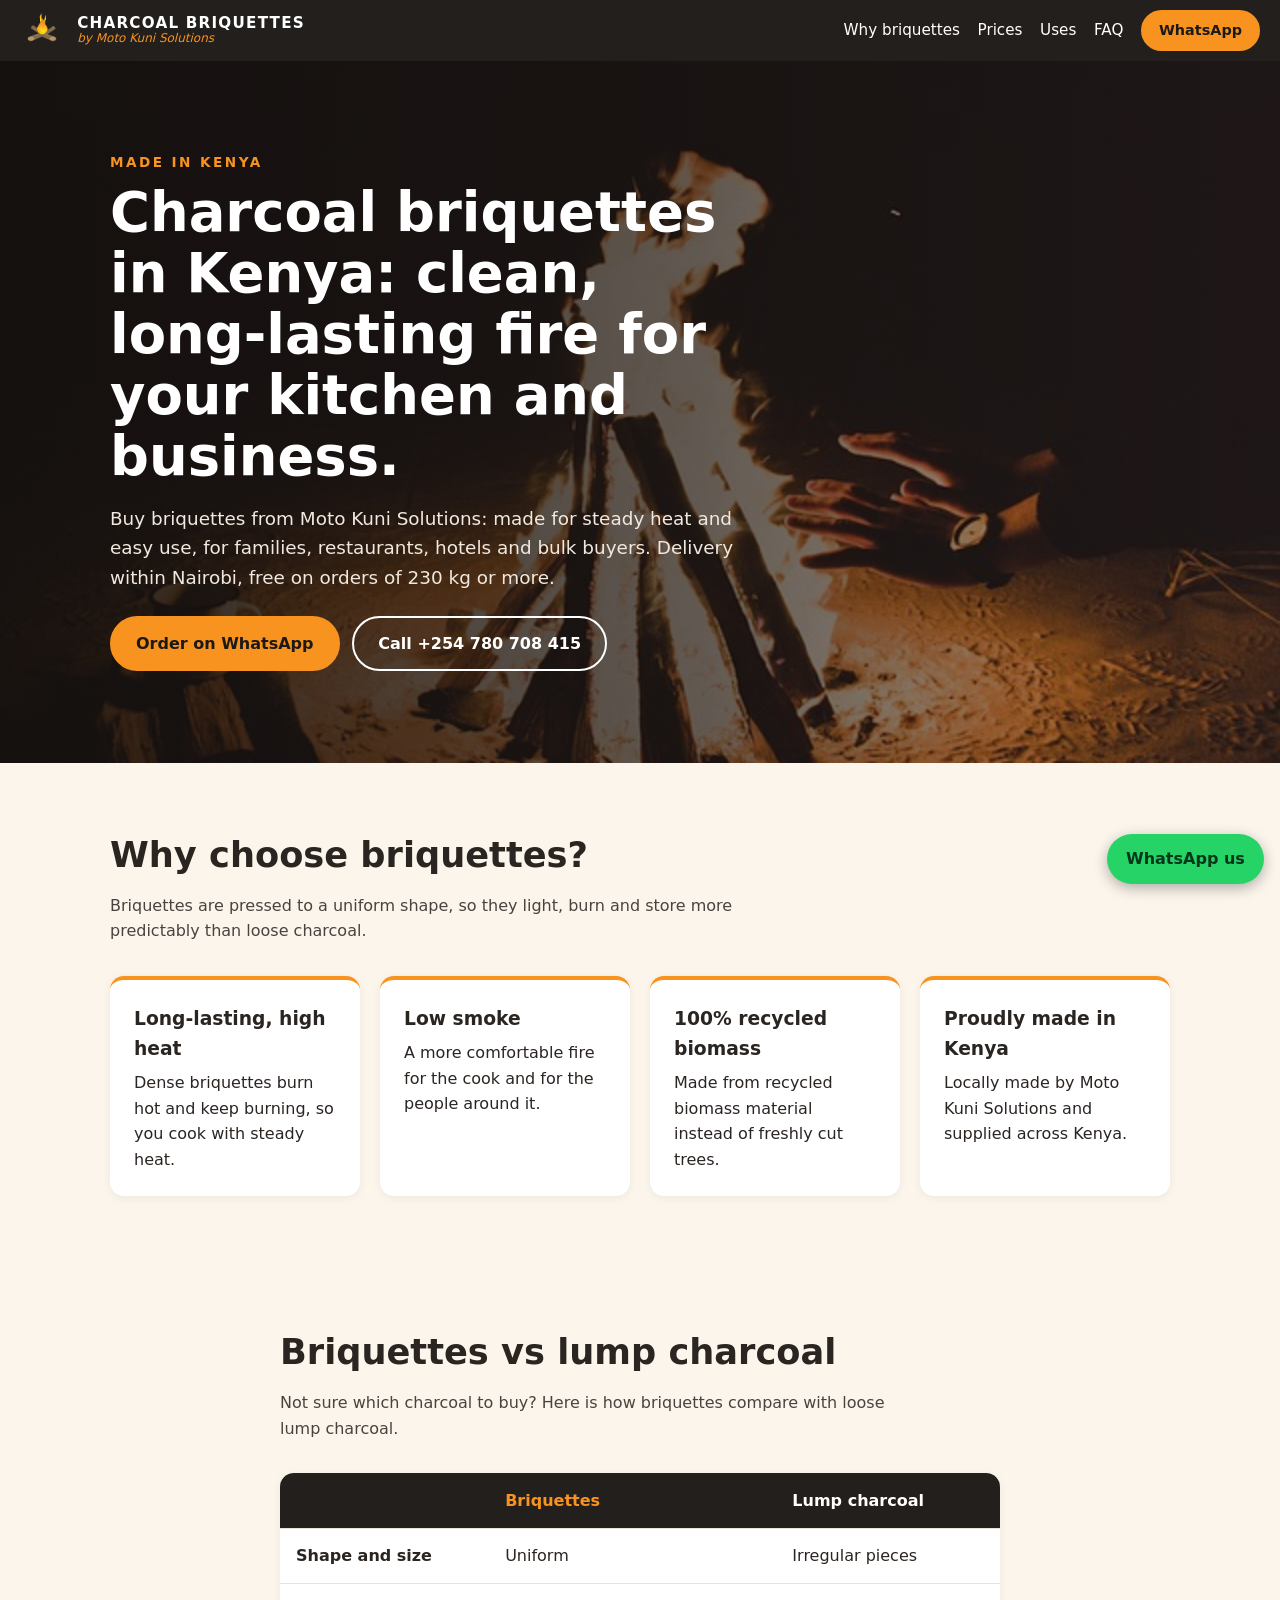
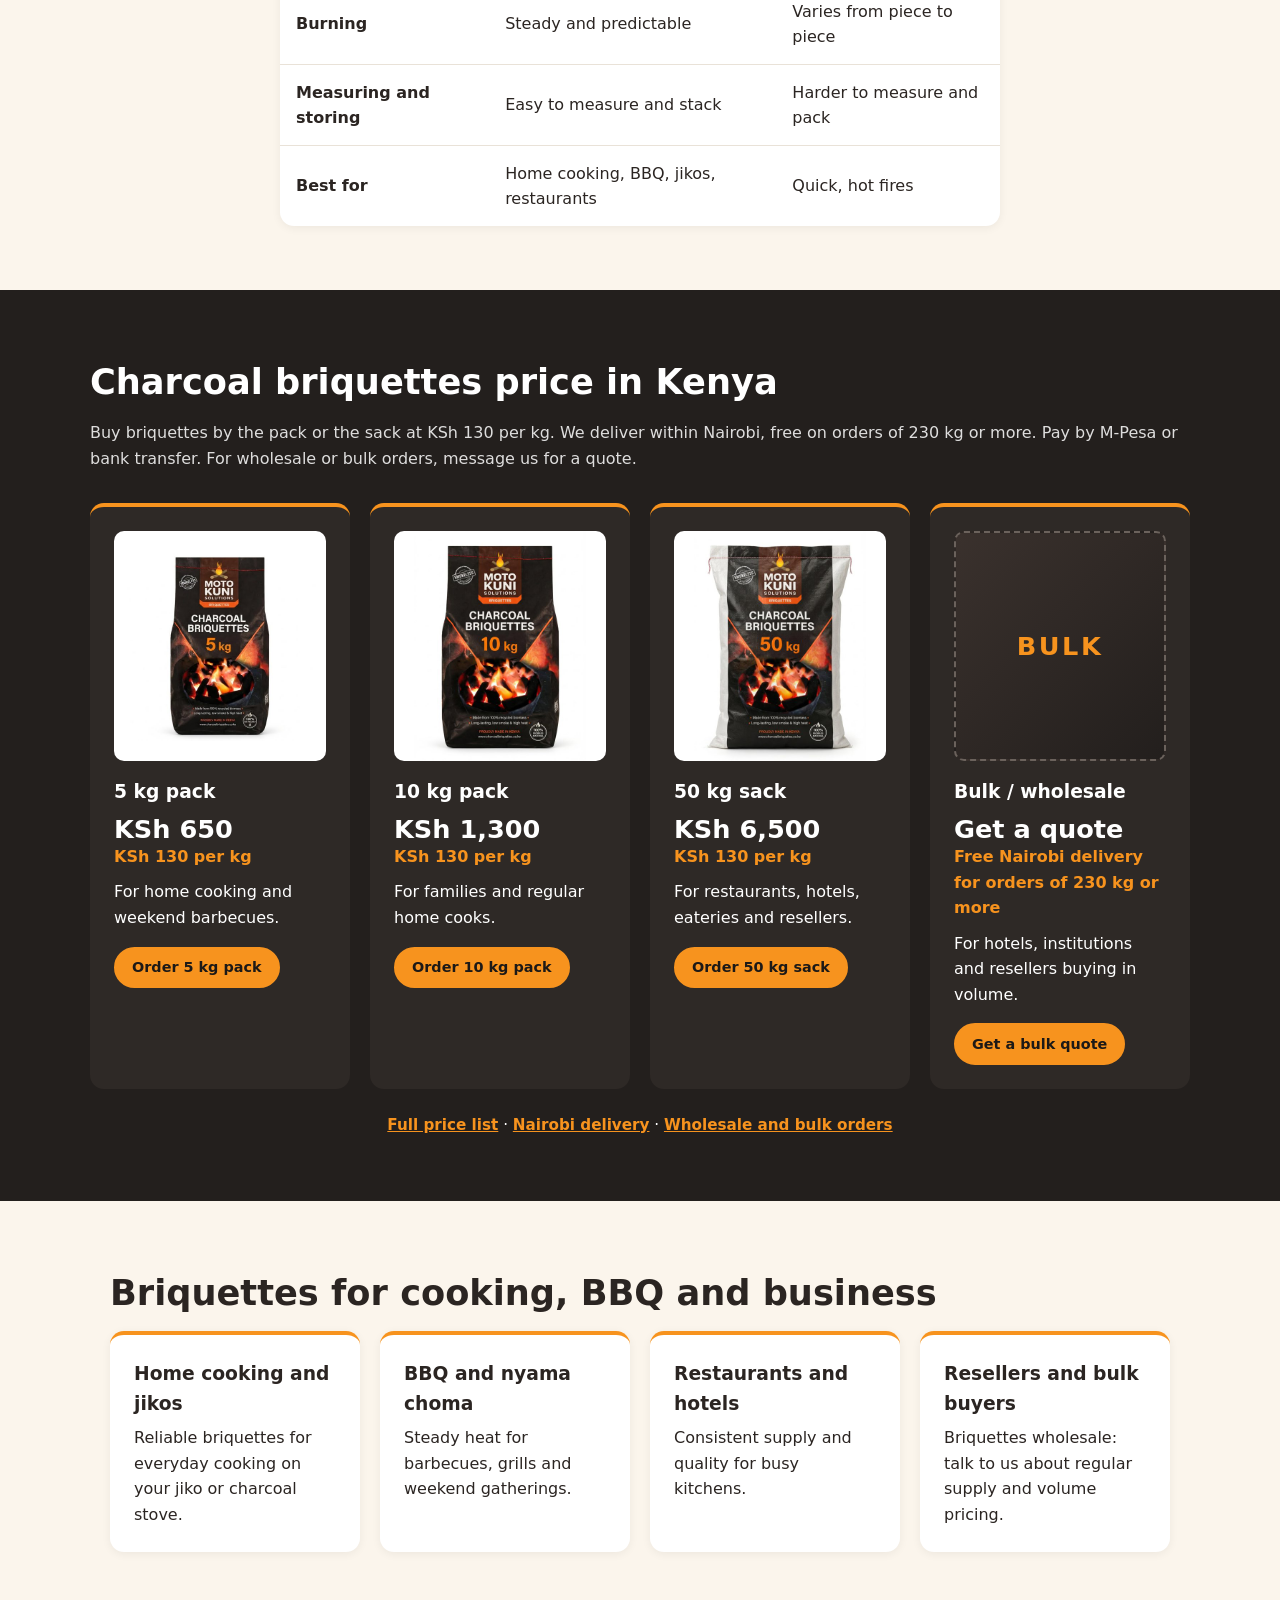
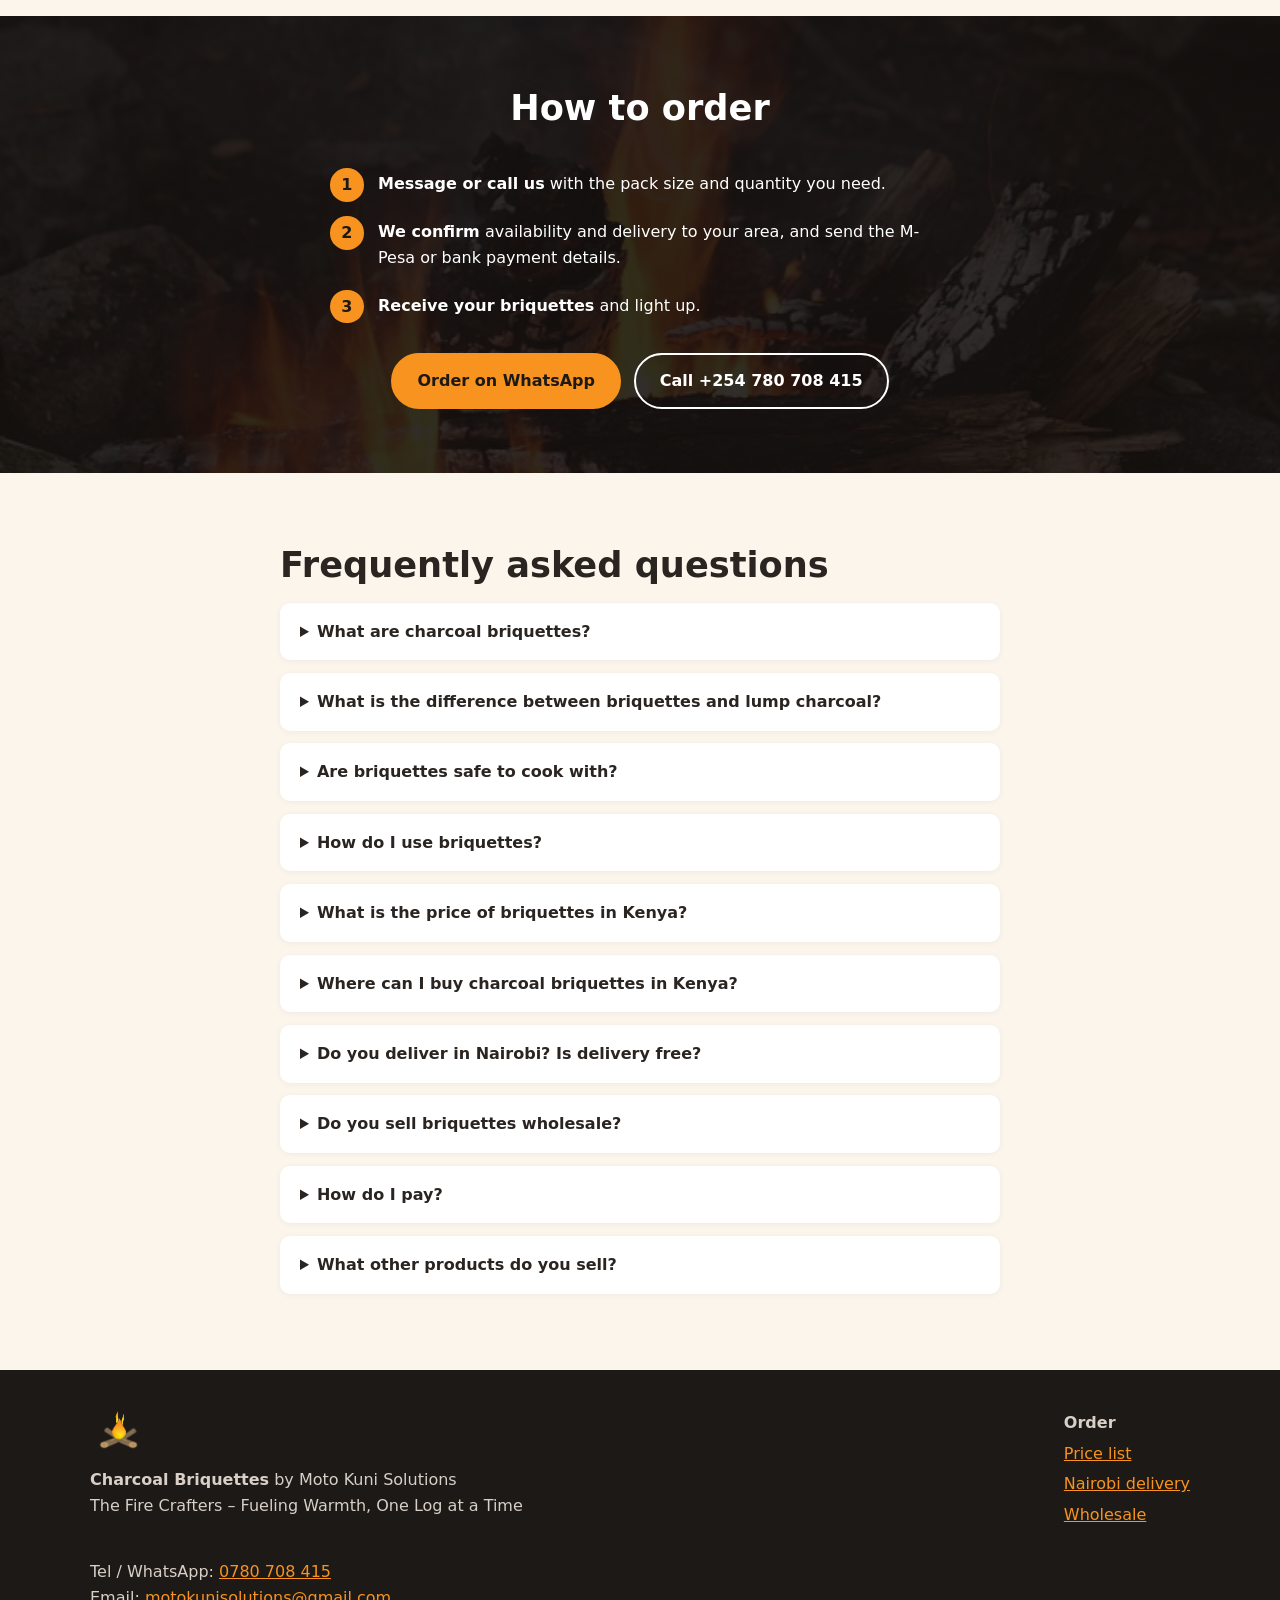
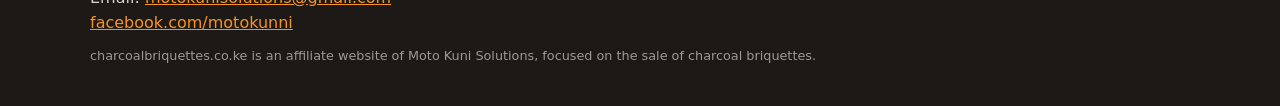
==== commit 0b6dd4f2: "Add files via upload" ====
--- a/index.html
+++ b/index.html
@@ -3,95 +3,189 @@
 <head>
   <meta charset="utf-8">
   <meta name="viewport" content="width=device-width, initial-scale=1">
-  <title>Buy Charcoal Briquettes in Nairobi | Delivery | Moto Kuni Solutions</title>
-  <meta name="description" content="Order charcoal briquettes in Nairobi from Moto Kuni Solutions. We deliver within Nairobi, free on orders of 230 kg or more. Pay by M-Pesa or bank transfer.">
-  <link rel="icon" type="image/png" href="/images/favicon.png">
-  <link rel="canonical" href="https://charcoalbriquettes.co.ke/buy-charcoal-briquettes-nairobi/">
-  <link rel="stylesheet" href="/style.css">
-  <meta property="og:title" content="Buy Charcoal Briquettes in Nairobi | Delivery | Moto Kuni Solutions">
-  <meta property="og:description" content="Order charcoal briquettes in Nairobi from Moto Kuni Solutions. We deliver within Nairobi, free on orders of 230 kg or more. Pay by M-Pesa or bank transfer.">
+  <title>Charcoal Briquettes Kenya | Nairobi Delivery | Moto Kuni Solutions</title>
+  <meta name="description" content="Buy charcoal briquettes in Kenya from KSh 650 (5 kg). Free Nairobi delivery on orders of 230 kg or more. 5 kg, 10 kg and 50 kg packs plus wholesale. Order on WhatsApp.">
+  <link rel="icon" type="image/png" href="images/favicon.png">
+  <link rel="canonical" href="https://charcoalbriquettes.co.ke/">
+  <link rel="stylesheet" href="style.css">
+  <meta property="og:title" content="Charcoal Briquettes by Moto Kuni Solutions">
+  <meta property="og:description" content="Buy charcoal briquettes in Kenya: household packs, sacks and wholesale. Order on WhatsApp.">
   <meta property="og:image" content="https://charcoalbriquettes.co.ke/images/briquettes-10kg.jpg">
-  <meta property="og:url" content="https://charcoalbriquettes.co.ke/buy-charcoal-briquettes-nairobi/">
+  <meta property="og:url" content="https://charcoalbriquettes.co.ke/">
   <meta property="og:type" content="website">
   <script type="application/ld+json">
-  {"@context": "https://schema.org", "@type": "BreadcrumbList", "itemListElement": [{"@type": "ListItem", "position": 1, "name": "Home", "item": "https://charcoalbriquettes.co.ke/"}, {"@type": "ListItem", "position": 2, "name": "Nairobi delivery", "item": "https://charcoalbriquettes.co.ke/buy-charcoal-briquettes-nairobi/"}]}
-  </script>
-  <script type="application/ld+json">
-  {"@context": "https://schema.org", "@type": "FAQPage", "mainEntity": [{"@type": "Question", "name": "Do you deliver charcoal briquettes in Nairobi?", "acceptedAnswer": {"@type": "Answer", "text": "Yes. We deliver within Nairobi. Send your location on WhatsApp and we will confirm delivery."}}, {"@type": "Question", "name": "Is delivery in Nairobi free?", "acceptedAnswer": {"@type": "Answer", "text": "Delivery is free on orders of 230 kg or more. For smaller orders, message us on WhatsApp for the delivery cost."}}, {"@type": "Question", "name": "How much do briquettes cost in Nairobi?", "acceptedAnswer": {"@type": "Answer", "text": "Our briquettes cost KSh 130 per kg: KSh 650 for 5 kg, KSh 1,300 for 10 kg and KSh 6,500 for 50 kg."}}, {"@type": "Question", "name": "How do I pay?", "acceptedAnswer": {"@type": "Answer", "text": "You can pay by M-Pesa or bank transfer. We send the payment details when we confirm your order."}}]}
+  {"@context":"https://schema.org","@type":"WebSite","name":"Charcoal Briquettes by Moto Kuni Solutions","url":"https://charcoalbriquettes.co.ke/"}
+  </script>
+  <script type="application/ld+json">
+  {
+    "@context": "https://schema.org",
+    "@type": "LocalBusiness",
+    "name": "Moto Kuni Solutions",
+    "alternateName": "Charcoal Briquettes by Moto Kuni Solutions",
+    "legalName": "Moto Kuni Solutions",
+    "slogan": "The Fire Crafters",
+    "description": "Charcoal briquettes for sale in Kenya: household packs, sacks and wholesale for homes, restaurants, hotels and resellers.",
+    "url": "https://charcoalbriquettes.co.ke/",
+    "telephone": "+254780708415",
+    "email": "motokunisolutions@gmail.com",
+    "sameAs": ["https://facebook.com/motokunni/"],
+    "areaServed": [{"@type":"City","name":"Nairobi"},{"@type":"Country","name":"Kenya"}]
+  }
+  </script>
+  <script type="application/ld+json">
+  {"@context": "https://schema.org", "@type": "FAQPage", "mainEntity": [{"@type": "Question", "name": "What are charcoal briquettes?", "acceptedAnswer": {"@type": "Answer", "text": "Charcoal briquettes are fuel pressed into a uniform shape from combustible materials. Ours are made from materials such as charcoal dust, wood waste, coconut shells and rice husks. They are used for cooking, barbecues and jikos."}}, {"@type": "Question", "name": "What is the difference between briquettes and lump charcoal?", "acceptedAnswer": {"@type": "Answer", "text": "Lump charcoal is made of irregular pieces, while briquettes are pressed to a consistent size and shape. That uniform shape makes briquettes easier to measure, stack and store, and helps them burn more steadily."}}, {"@type": "Question", "name": "Are briquettes safe to cook with?", "acceptedAnswer": {"@type": "Answer", "text": "Yes, when used properly. Like all charcoal, briquettes release carbon monoxide as they burn, so use them outdoors or in a well-ventilated space and never in a closed room."}}, {"@type": "Question", "name": "How do I use briquettes?", "acceptedAnswer": {"@type": "Answer", "text": "Place the briquettes in your jiko, stove or grill, light them with a fire lighter or kindling, and let them burn until they are covered with grey ash before you start cooking. Keep the area ventilated."}}, {"@type": "Question", "name": "What is the price of briquettes in Kenya?", "acceptedAnswer": {"@type": "Answer", "text": "Our briquettes cost KSh 130 per kg: KSh 650 for a 5 kg pack, KSh 1,300 for 10 kg and KSh 6,500 for a 50 kg sack. Message us on WhatsApp for wholesale or bulk pricing."}}, {"@type": "Question", "name": "Where can I buy charcoal briquettes in Kenya?", "acceptedAnswer": {"@type": "Answer", "text": "Order from Moto Kuni Solutions on WhatsApp or by phone on 0780 708 415. We deliver within Nairobi, and orders of 230 kg or more get free delivery."}}, {"@type": "Question", "name": "Do you deliver in Nairobi? Is delivery free?", "acceptedAnswer": {"@type": "Answer", "text": "Yes, we deliver within Nairobi. Delivery is free on orders of 230 kg or more. For smaller orders, message us on WhatsApp for the delivery cost."}}, {"@type": "Question", "name": "Do you sell briquettes wholesale?", "acceptedAnswer": {"@type": "Answer", "text": "Yes. Restaurants, hotels, resellers and institutions can message or call us with the quantity they need and we will send a quote."}}, {"@type": "Question", "name": "How do I pay?", "acceptedAnswer": {"@type": "Answer", "text": "You can pay by M-Pesa or bank transfer. Message us on WhatsApp for the payment details when you place your order."}}, {"@type": "Question", "name": "What other products do you sell?", "acceptedAnswer": {"@type": "Answer", "text": "Moto Kuni Solutions also supplies firewood, logs, sawdust and modern jikos. Fire lighters and more charcoal products are coming to our site soon."}}]}
+  </script>
+  <script type="application/ld+json">
+  {"@context": "https://schema.org", "@type": "Product", "name": "Moto Kuni Solutions Charcoal Briquettes 5 kg", "image": "https://charcoalbriquettes.co.ke/images/briquettes-5kg.jpg", "description": "Charcoal briquettes made from recycled biomass, 5 kg bag.", "brand": {"@type": "Brand", "name": "Moto Kuni Solutions"}, "offers": {"@type": "Offer", "price": "650", "priceCurrency": "KES", "url": "https://charcoalbriquettes.co.ke/#packs"}}
+  </script>
+  <script type="application/ld+json">
+  {"@context": "https://schema.org", "@type": "Product", "name": "Moto Kuni Solutions Charcoal Briquettes 10 kg", "image": "https://charcoalbriquettes.co.ke/images/briquettes-10kg.jpg", "description": "Charcoal briquettes made from recycled biomass, 10 kg bag.", "brand": {"@type": "Brand", "name": "Moto Kuni Solutions"}, "offers": {"@type": "Offer", "price": "1300", "priceCurrency": "KES", "url": "https://charcoalbriquettes.co.ke/#packs"}}
+  </script>
+  <script type="application/ld+json">
+  {"@context": "https://schema.org", "@type": "Product", "name": "Moto Kuni Solutions Charcoal Briquettes 50 kg", "image": "https://charcoalbriquettes.co.ke/images/briquettes-50kg.jpg", "description": "Charcoal briquettes made from recycled biomass, 50 kg bag.", "brand": {"@type": "Brand", "name": "Moto Kuni Solutions"}, "offers": {"@type": "Offer", "price": "6500", "priceCurrency": "KES", "url": "https://charcoalbriquettes.co.ke/#packs"}}
   </script>
 </head>
 <body>
 
 <header class="nav">
-  <a class="brand" href="/" aria-label="Charcoal Briquettes by Moto Kuni Solutions home">
-    <img src="/images/logo.png" alt="Moto Kuni Solutions logo" width="46" height="36">
+  <a class="brand" href="#top" aria-label="Charcoal Briquettes by Moto Kuni Solutions home">
+    <img src="images/logo.png" alt="Moto Kuni Solutions logo" width="46" height="36">
     <span><strong>CHARCOAL BRIQUETTES</strong><em>by Moto Kuni Solutions</em></span>
   </a>
   <nav>
-    <a href="/#why">Why briquettes</a>
-    <a href="/charcoal-briquettes-price-kenya/">Prices</a>
-    <a href="/buy-charcoal-briquettes-nairobi/">Nairobi</a>
-    <a href="/wholesale-charcoal-briquettes-kenya/">Wholesale</a>
-    <a class="btn btn-small" href="https://wa.me/254780708415?text=Hello%20Moto%20Kuni%20Solutions%2C%20I%20would%20like%20to%20order%20briquettes." target="_blank" rel="noopener">WhatsApp</a>
+    <a href="#why">Why briquettes</a>
+    <a href="#packs">Prices</a>
+    <a href="#uses">Uses</a>
+    <a href="#faq">FAQ</a>
+    <a class="btn btn-small" href="https://wa.me/254780708415?text=Hello%20Moto%20Kuni%20Solutions%2C%20I%20would%20like%20to%20order%20charcoal%20briquettes." target="_blank" rel="noopener">WhatsApp</a>
   </nav>
 </header>
 
-<main>
-  <section class="page-hero">
-    <p class="crumbs"><a href="/">Home</a> &rsaquo; Nairobi delivery</p>
-    <h1>Charcoal briquettes delivered in Nairobi</h1>
-    <p class="lead">Order Moto Kuni Solutions briquettes on WhatsApp and we deliver within Nairobi. Delivery is free on orders of 230 kg or more.</p>
-  </section>
-
-  <section class="section">
-    <h2>How delivery in Nairobi works</h2>
-    <ol class="steps dark-steps">
-      <li><strong>Message us on WhatsApp</strong> with the pack sizes you want and your location in Nairobi.</li>
-      <li><strong>We confirm</strong> availability and delivery, and send the M-Pesa or bank payment details.</li>
-      <li><strong>Receive your briquettes</strong> at your door.</li>
+<main id="top">
+
+  <section class="hero">
+    <div class="hero-text">
+      <p class="eyebrow">Made in Kenya</p>
+      <h1>Charcoal briquettes in Kenya: clean, long-lasting fire for your kitchen and business.</h1>
+      <p class="lead">Buy briquettes from Moto Kuni Solutions: made for steady heat and easy use, for families, restaurants, hotels and bulk buyers. Delivery within Nairobi, free on orders of 230 kg or more.</p>
+      <div class="cta-row">
+        <a class="btn" href="https://wa.me/254780708415?text=Hello%20Moto%20Kuni%20Solutions%2C%20I%20would%20like%20to%20order%20charcoal%20briquettes." target="_blank" rel="noopener">Order on WhatsApp</a>
+        <a class="btn btn-ghost" href="tel:+254780708415">Call +254 780 708 415</a>
+      </div>
+    </div>
+  </section>
+
+  <section id="why" class="section">
+    <h2>Why choose briquettes?</h2>
+    <p class="section-intro">Briquettes are pressed to a uniform shape, so they light, burn and store more predictably than loose charcoal.</p>
+    <div class="cards">
+      <article class="card"><h3>Long-lasting, high heat</h3><p>Dense briquettes burn hot and keep burning, so you cook with steady heat.</p></article>
+      <article class="card"><h3>Low smoke</h3><p>A more comfortable fire for the cook and for the people around it.</p></article>
+      <article class="card"><h3>100% recycled biomass</h3><p>Made from recycled biomass material instead of freshly cut trees.</p></article>
+      <article class="card"><h3>Proudly made in Kenya</h3><p>Locally made by Moto Kuni Solutions and supplied across Kenya.</p></article>
+    </div>
+  </section>
+
+  <section id="compare" class="section narrow">
+    <h2>Briquettes vs lump charcoal</h2>
+    <p class="section-intro">Not sure which charcoal to buy? Here is how briquettes compare with loose lump charcoal.</p>
+    <table class="compare">
+      <thead><tr><th></th><th>Briquettes</th><th>Lump charcoal</th></tr></thead>
+      <tbody>
+        <tr><th>Shape and size</th><td>Uniform</td><td>Irregular pieces</td></tr>
+        <tr><th>Burning</th><td>Steady and predictable</td><td>Varies from piece to piece</td></tr>
+        <tr><th>Measuring and storing</th><td>Easy to measure and stack</td><td>Harder to measure and pack</td></tr>
+        <tr><th>Best for</th><td>Home cooking, BBQ, jikos, restaurants</td><td>Quick, hot fires</td></tr>
+      </tbody>
+    </table>
+  </section>
+
+  <section id="packs" class="section dark">
+    <h2>Charcoal briquettes price in Kenya</h2>
+    <p class="section-intro">Buy briquettes by the pack or the sack at KSh 130 per kg. We deliver within Nairobi, free on orders of 230 kg or more. Pay by M-Pesa or bank transfer. For wholesale or bulk orders, message us for a quote.</p>
+    <div class="cards">
+      <article class="card card-dark">
+        <img class="pack-photo" src="images/briquettes-5kg.jpg" alt="Moto Kuni Solutions 5 kg briquettes pack" loading="lazy" width="320" height="320">
+        <h3>5 kg pack</h3>
+        <p class="price">KSh 650</p>
+        <p class="size">KSh 130 per kg</p>
+        <p>For home cooking and weekend barbecues.</p>
+        <a class="btn btn-small" href="https://wa.me/254780708415?text=Hello%20Moto%20Kuni%20Solutions%2C%20I%20would%20like%20to%20order%20the%205%20kg%20pack%20of%20charcoal%20briquettes." target="_blank" rel="noopener">Order 5 kg pack</a>
+      </article>
+      <article class="card card-dark">
+        <img class="pack-photo" src="images/briquettes-10kg.jpg" alt="Moto Kuni Solutions 10 kg briquettes pack" loading="lazy" width="320" height="320">
+        <h3>10 kg pack</h3>
+        <p class="price">KSh 1,300</p>
+        <p class="size">KSh 130 per kg</p>
+        <p>For families and regular home cooks.</p>
+        <a class="btn btn-small" href="https://wa.me/254780708415?text=Hello%20Moto%20Kuni%20Solutions%2C%20I%20would%20like%20to%20order%20the%2010%20kg%20pack%20of%20charcoal%20briquettes." target="_blank" rel="noopener">Order 10 kg pack</a>
+      </article>
+      <article class="card card-dark">
+        <img class="pack-photo" src="images/briquettes-50kg.jpg" alt="Moto Kuni Solutions 50 kg briquettes sack" loading="lazy" width="320" height="320">
+        <h3>50 kg sack</h3>
+        <p class="price">KSh 6,500</p>
+        <p class="size">KSh 130 per kg</p>
+        <p>For restaurants, hotels, eateries and resellers.</p>
+        <a class="btn btn-small" href="https://wa.me/254780708415?text=Hello%20Moto%20Kuni%20Solutions%2C%20I%20would%20like%20to%20order%20a%2050%20kg%20sack%20of%20charcoal%20briquettes." target="_blank" rel="noopener">Order 50 kg sack</a>
+      </article>
+      <article class="card card-dark">
+        <div class="bulk-box">Bulk</div>
+        <h3>Bulk / wholesale</h3>
+        <p class="price">Get a quote</p>
+        <p class="size">Free Nairobi delivery for orders of 230 kg or more</p>
+        <p>For hotels, institutions and resellers buying in volume.</p>
+        <a class="btn btn-small" href="https://wa.me/254780708415?text=Hello%20Moto%20Kuni%20Solutions%2C%20I%20would%20like%20a%20bulk%20quote%20for%20charcoal%20briquettes." target="_blank" rel="noopener">Get a bulk quote</a>
+      </article>
+    </div>
+    <p class="more-links"><a href="charcoal-briquettes-price-kenya/">Full price list</a> &middot; <a href="buy-charcoal-briquettes-nairobi/">Nairobi delivery</a> &middot; <a href="wholesale-charcoal-briquettes-kenya/">Wholesale and bulk orders</a></p>
+  </section>
+
+  <section id="uses" class="section">
+    <h2>Briquettes for cooking, BBQ and business</h2>
+    <div class="cards">
+      <article class="card"><h3>Home cooking and jikos</h3><p>Reliable briquettes for everyday cooking on your jiko or charcoal stove.</p></article>
+      <article class="card"><h3>BBQ and nyama choma</h3><p>Steady heat for barbecues, grills and weekend gatherings.</p></article>
+      <article class="card"><h3>Restaurants and hotels</h3><p>Consistent supply and quality for busy kitchens.</p></article>
+      <article class="card"><h3>Resellers and bulk buyers</h3><p>Briquettes wholesale: talk to us about regular supply and volume pricing.</p></article>
+    </div>
+  </section>
+
+  <section id="order" class="section banner">
+    <h2>How to order</h2>
+    <ol class="steps">
+      <li><strong>Message or call us</strong> with the pack size and quantity you need.</li>
+      <li><strong>We confirm</strong> availability and delivery to your area, and send the M-Pesa or bank payment details.</li>
+      <li><strong>Receive your briquettes</strong> and light up.</li>
     </ol>
-    <div class="cta-row"><a class="btn" href="https://wa.me/254780708415?text=Hello%20Moto%20Kuni%20Solutions%2C%20I%20would%20like%20briquettes%20delivered%20in%20Nairobi." target="_blank" rel="noopener">Order on WhatsApp</a><a class="btn btn-ghost" href="tel:+254780708415">Call 0780 708 415</a></div>
-  </section>
-
-  <section class="section dark">
-    <h2>Free delivery: ideas for a 230 kg order</h2>
-    <p class="section-intro">Mix pack sizes to suit your kitchen or shop. Any combination that adds up to 230 kg or more qualifies.</p>
-    <table class="compare price-table dark-table">
-      <thead><tr><th>Example order</th><th>Total</th><th>Bags</th></tr></thead>
-      <tbody><tr><th>4 × 50 kg sacks + 3 × 10 kg packs</th><td>230 kg</td><td>7</td></tr><tr><th>3 × 50 kg sacks + 8 × 10 kg packs</th><td>230 kg</td><td>11</td></tr><tr><th>23 × 10 kg packs</th><td>230 kg</td><td>23</td></tr><tr><th>46 × 5 kg packs</th><td>230 kg</td><td>46</td></tr></tbody>
-    </table>
-  </section>
-
-  <section class="section">
-    <h2>Who we deliver to</h2>
-    <div class="cards three">
-      <article class="card"><h3>Homes</h3><p>Briquettes for everyday cooking and weekend barbecues.</p></article>
-      <article class="card"><h3>Restaurants and hotels</h3><p>A steady supply for busy kitchens. See our <a href="/wholesale-charcoal-briquettes-kenya/">wholesale page</a>.</p></article>
-      <article class="card"><h3>Resellers and shops</h3><p>Branded 5 kg, 10 kg and 50 kg packs to stock and sell on.</p></article>
-    </div>
-    <p class="note">Wondering about cost? Our briquettes are KSh 130 per kg. See the <a href="/charcoal-briquettes-price-kenya/">full price list</a>.</p>
-  </section>
-
-  <section class="section strip">
-    <p class="more-links">Other ways to order: <a href="/charcoal-briquettes-price-kenya/">Price list</a> &middot; <a href="/wholesale-charcoal-briquettes-kenya/">Wholesale</a> &middot; <a href="/">Home</a></p>
-  </section>
-
-  <section class="section narrow">
+    <div class="cta-row center">
+      <a class="btn" href="https://wa.me/254780708415?text=Hello%20Moto%20Kuni%20Solutions%2C%20I%20would%20like%20to%20order%20charcoal%20briquettes." target="_blank" rel="noopener">Order on WhatsApp</a>
+      <a class="btn btn-ghost" href="tel:+254780708415">Call +254 780 708 415</a>
+    </div>
+  </section>
+
+  <section id="faq" class="section narrow">
     <h2>Frequently asked questions</h2>
-    <details><summary>Do you deliver charcoal briquettes in Nairobi?</summary><p>Yes. We deliver within Nairobi. Send your location on WhatsApp and we will confirm delivery.</p></details>
-    <details><summary>Is delivery in Nairobi free?</summary><p>Delivery is free on orders of 230 kg or more. For smaller orders, message us on WhatsApp for the delivery cost.</p></details>
-    <details><summary>How much do briquettes cost in Nairobi?</summary><p>Our briquettes cost KSh 130 per kg: KSh 650 for 5 kg, KSh 1,300 for 10 kg and KSh 6,500 for 50 kg.</p></details>
-    <details><summary>How do I pay?</summary><p>You can pay by M-Pesa or bank transfer. We send the payment details when we confirm your order.</p></details>
-  </section>
+    <details><summary>What are charcoal briquettes?</summary><p>Charcoal briquettes are fuel pressed into a uniform shape from combustible materials. Ours are made from materials such as charcoal dust, wood waste, coconut shells and rice husks. They are used for cooking, barbecues and jikos.</p></details>
+    <details><summary>What is the difference between briquettes and lump charcoal?</summary><p>Lump charcoal is made of irregular pieces, while briquettes are pressed to a consistent size and shape. That uniform shape makes briquettes easier to measure, stack and store, and helps them burn more steadily.</p></details>
+    <details><summary>Are briquettes safe to cook with?</summary><p>Yes, when used properly. Like all charcoal, briquettes release carbon monoxide as they burn, so use them outdoors or in a well-ventilated space and never in a closed room.</p></details>
+    <details><summary>How do I use briquettes?</summary><p>Place the briquettes in your jiko, stove or grill, light them with a fire lighter or kindling, and let them burn until they are covered with grey ash before you start cooking. Keep the area ventilated.</p></details>
+    <details><summary>What is the price of briquettes in Kenya?</summary><p>Our briquettes cost KSh 130 per kg: KSh 650 for a 5 kg pack, KSh 1,300 for 10 kg and KSh 6,500 for a 50 kg sack. Message us on WhatsApp for wholesale or bulk pricing.</p></details>
+    <details><summary>Where can I buy charcoal briquettes in Kenya?</summary><p>Order from Moto Kuni Solutions on WhatsApp or by phone on 0780 708 415. We deliver within Nairobi, and orders of 230 kg or more get free delivery.</p></details>
+    <details><summary>Do you deliver in Nairobi? Is delivery free?</summary><p>Yes, we deliver within Nairobi. Delivery is free on orders of 230 kg or more. For smaller orders, message us on WhatsApp for the delivery cost.</p></details>
+    <details><summary>Do you sell briquettes wholesale?</summary><p>Yes. Restaurants, hotels, resellers and institutions can message or call us with the quantity they need and we will send a quote.</p></details>
+    <details><summary>How do I pay?</summary><p>You can pay by M-Pesa or bank transfer. Message us on WhatsApp for the payment details when you place your order.</p></details>
+    <details><summary>What other products do you sell?</summary><p>Moto Kuni Solutions also supplies firewood, logs, sawdust and modern jikos. Fire lighters and more charcoal products are coming to our site soon.</p></details>
+  </section>
+
 </main>
 
 <footer class="footer">
   <div>
-    <img src="/images/logo.png" alt="Moto Kuni Solutions logo" width="60" height="47">
+    <img src="images/logo.png" alt="Moto Kuni Solutions logo" width="60" height="47">
     <p><strong>Charcoal Briquettes</strong> by Moto Kuni Solutions<br>The Fire Crafters &ndash; Fueling Warmth, One Log at a Time</p>
   </div>
   <div>
-    <p class="foot-links"><strong>Order</strong><br><a href="/charcoal-briquettes-price-kenya/">Price list</a><br><a href="/buy-charcoal-briquettes-nairobi/">Nairobi delivery</a><br><a href="/wholesale-charcoal-briquettes-kenya/">Wholesale</a></p>
+    <p class="foot-links"><strong>Order</strong><br><a href="charcoal-briquettes-price-kenya/">Price list</a><br><a href="buy-charcoal-briquettes-nairobi/">Nairobi delivery</a><br><a href="wholesale-charcoal-briquettes-kenya/">Wholesale</a></p>
   </div>
   <div>
     <p>Tel / WhatsApp: <a href="tel:+254780708415">0780 708 415</a><br>
@@ -101,7 +195,7 @@
   </div>
 </footer>
 
-<a class="wa-float" href="https://wa.me/254780708415?text=Hello%20Moto%20Kuni%20Solutions%2C%20I%20would%20like%20to%20order%20briquettes." target="_blank" rel="noopener" aria-label="Chat on WhatsApp">WhatsApp us</a>
+<a class="wa-float" href="https://wa.me/254780708415?text=Hello%20Moto%20Kuni%20Solutions%2C%20I%20would%20like%20to%20order%20charcoal%20briquettes." target="_blank" rel="noopener" aria-label="Chat on WhatsApp">WhatsApp us</a>
 
 </body>
 </html>
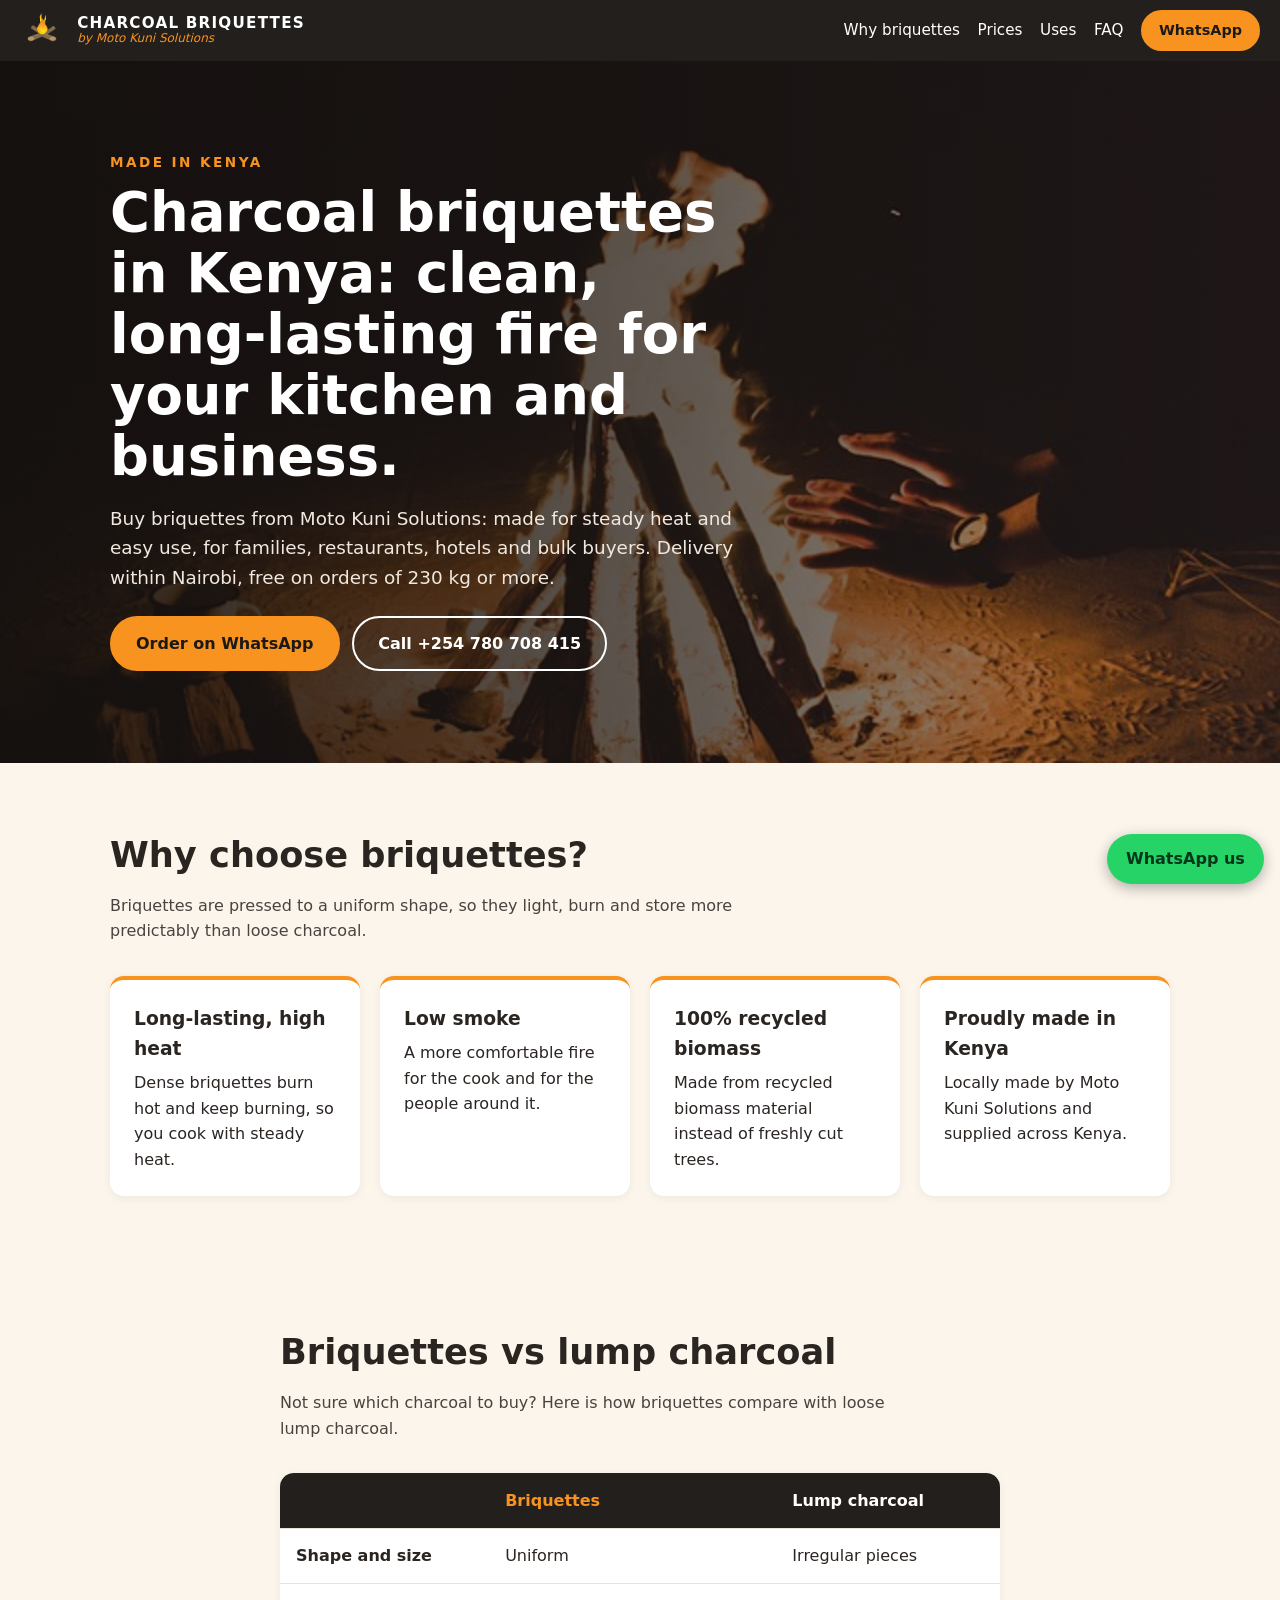
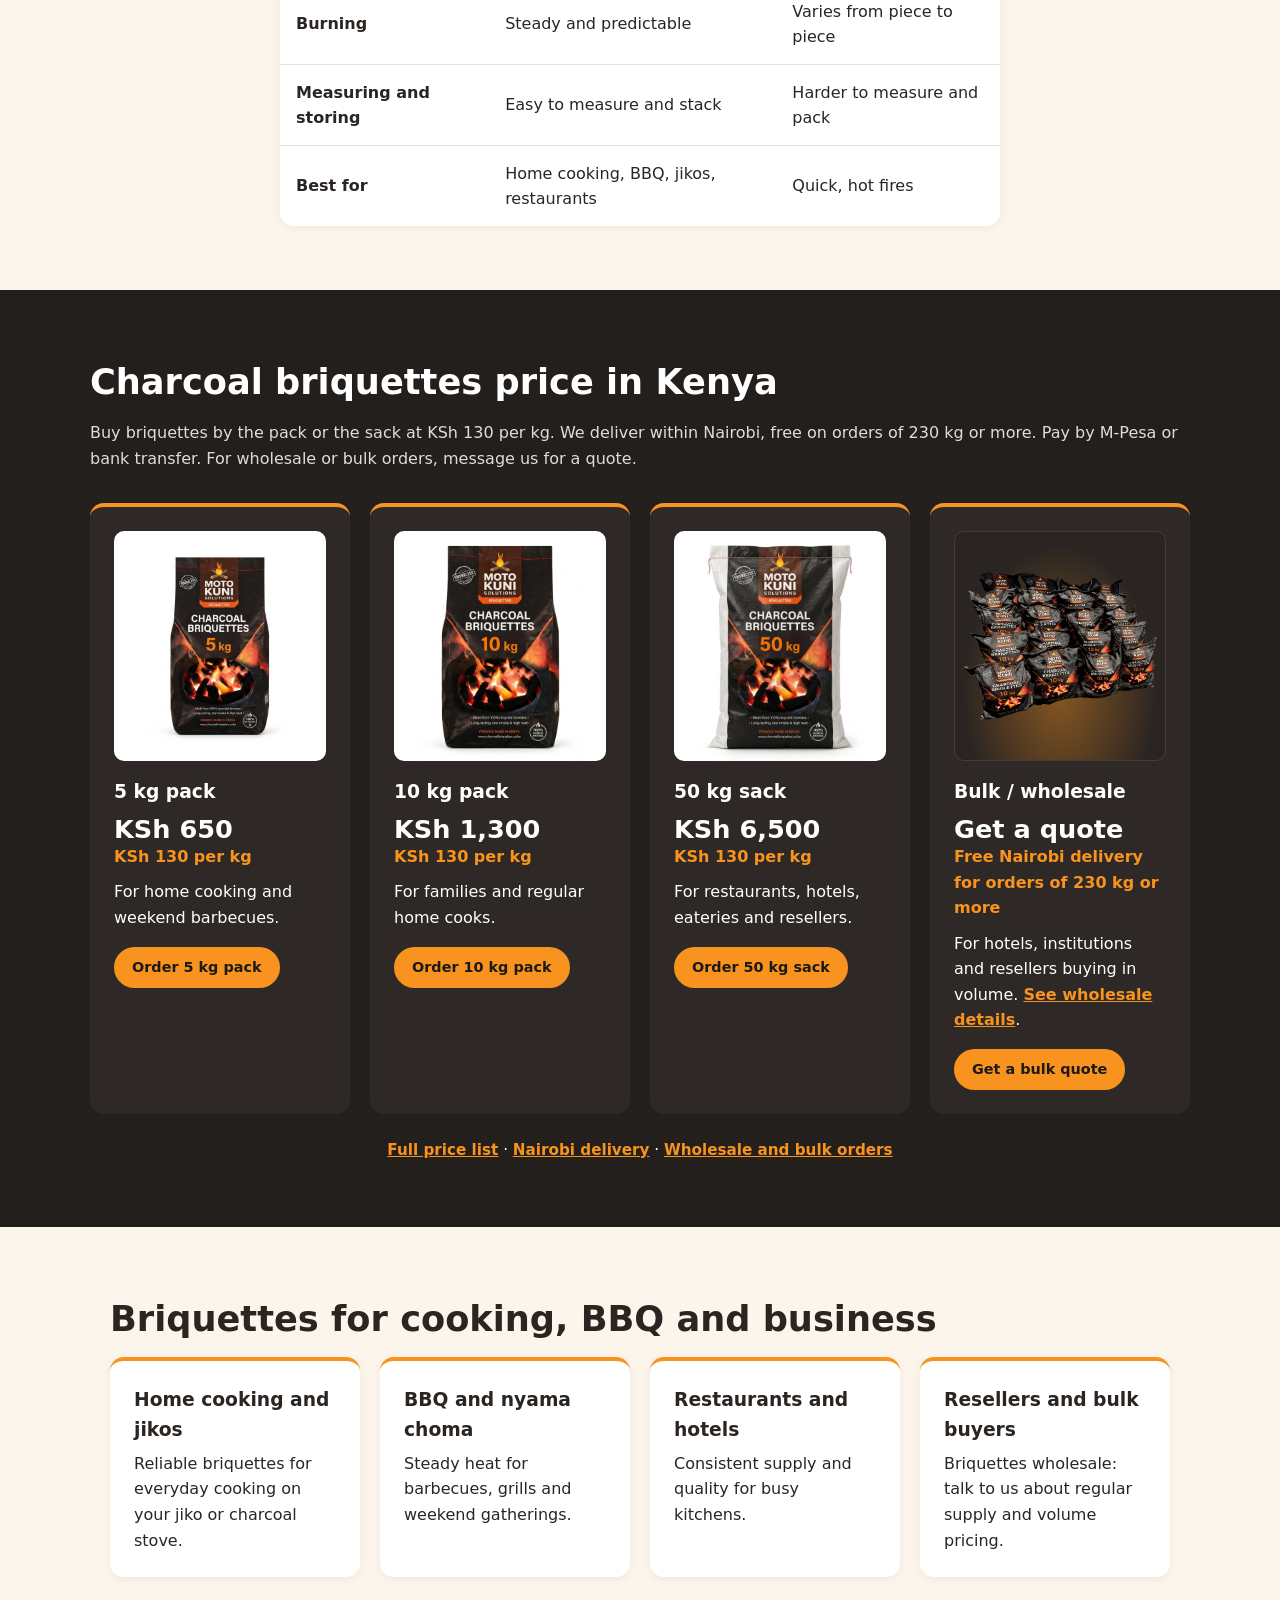
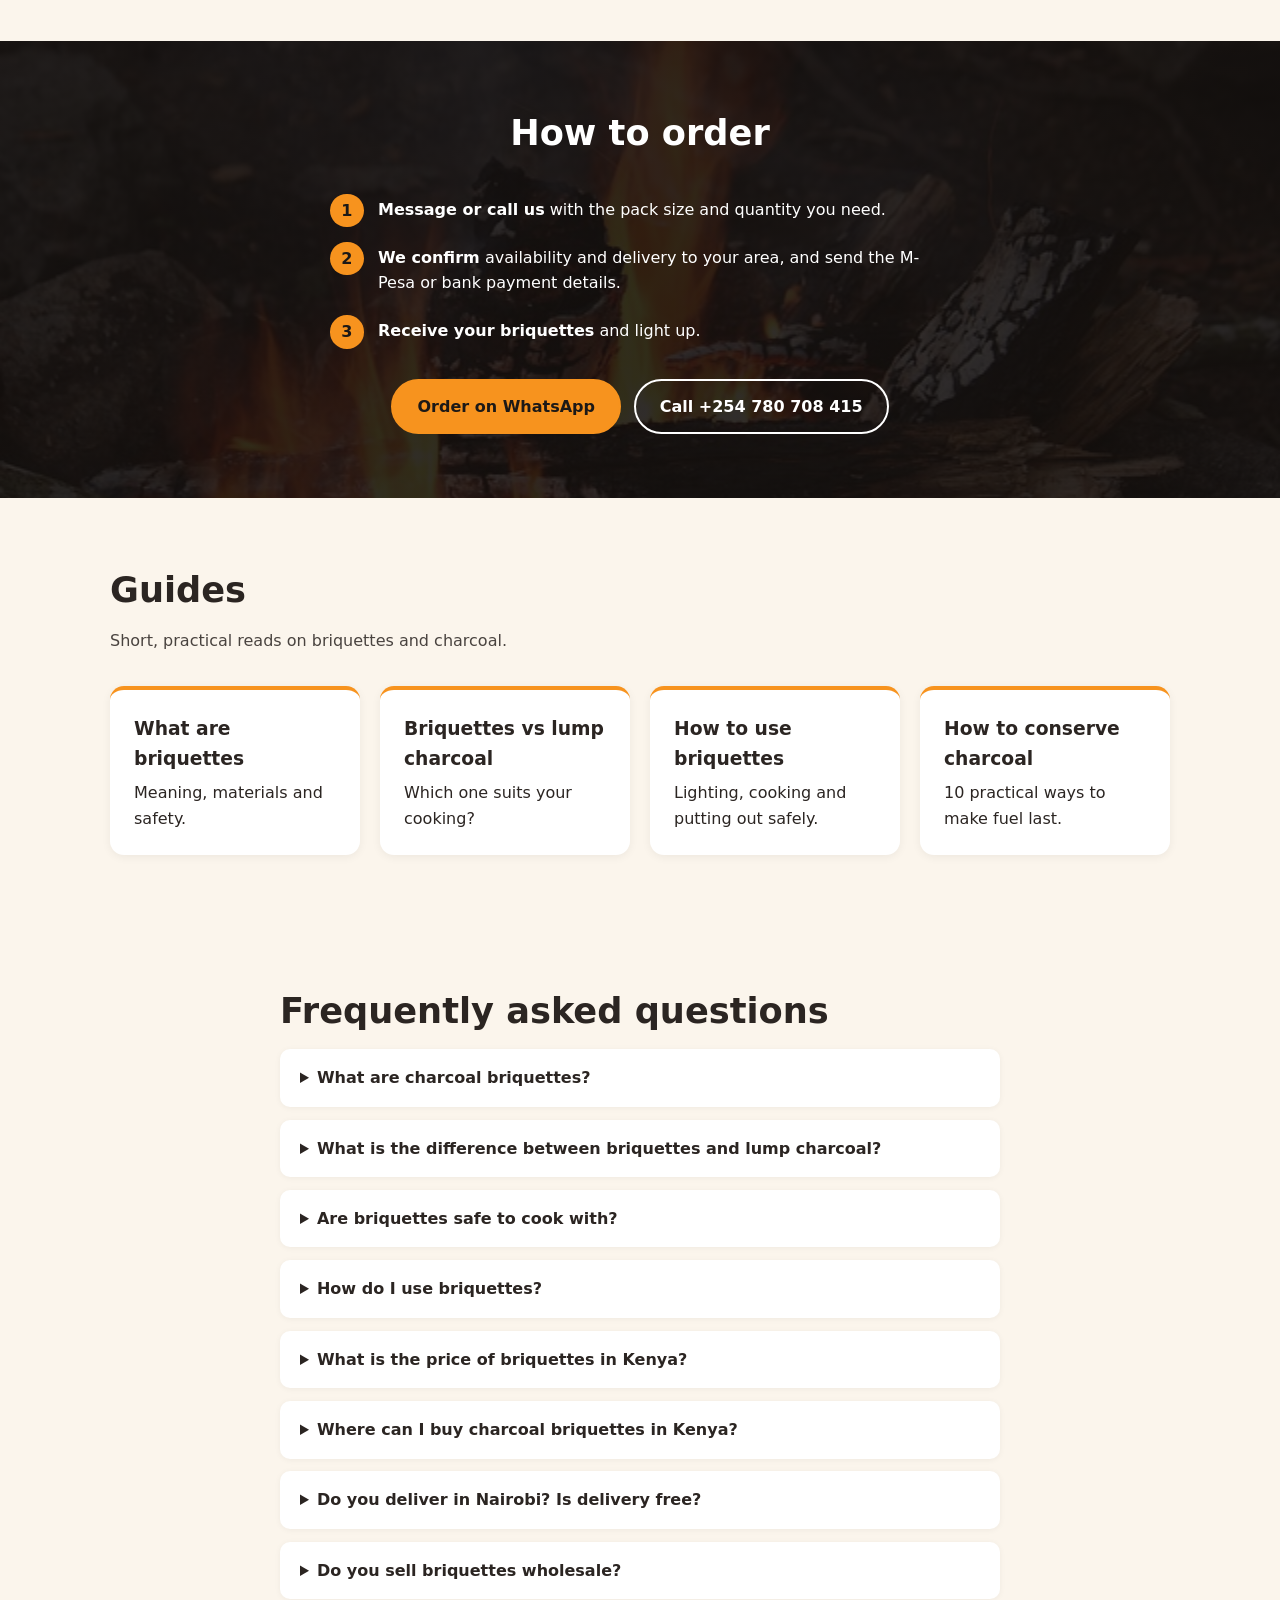
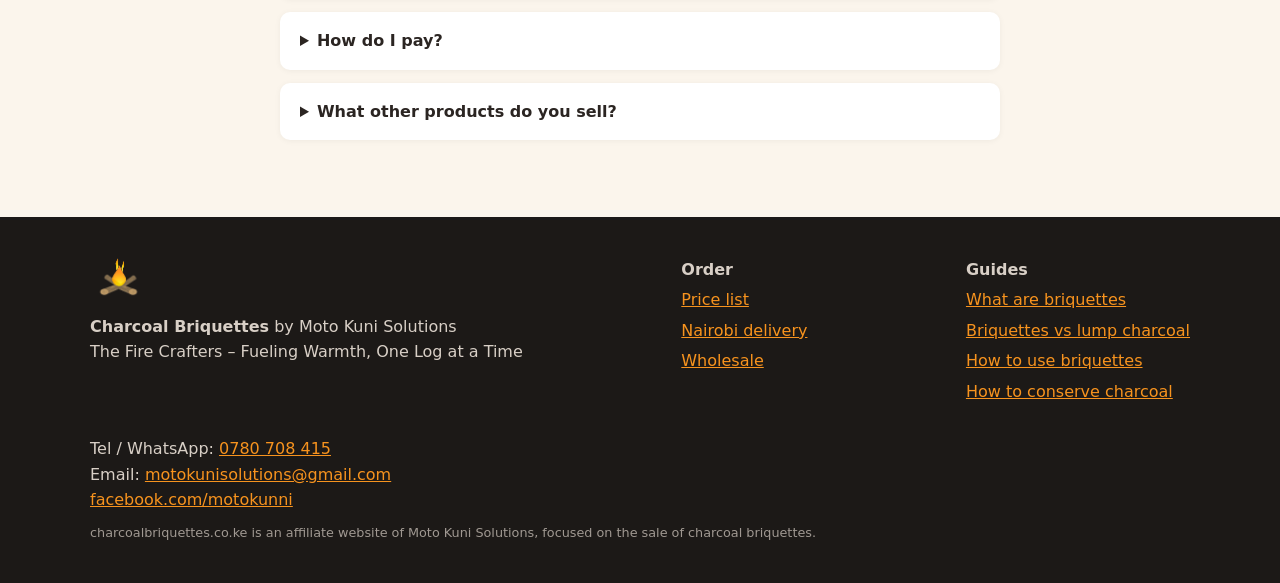
==== commit 497771b5: "Add files via upload" ====
--- a/index.html
+++ b/index.html
@@ -3,13 +3,13 @@
 <head>
   <meta charset="utf-8">
   <meta name="viewport" content="width=device-width, initial-scale=1">
-  <title>Charcoal Briquettes Kenya | Nairobi Delivery | Moto Kuni Solutions</title>
-  <meta name="description" content="Buy charcoal briquettes in Kenya from KSh 650 (5 kg). Free Nairobi delivery on orders of 230 kg or more. 5 kg, 10 kg and 50 kg packs plus wholesale. Order on WhatsApp.">
+  <title>Charcoal Briquettes Kenya | Nairobi Delivery | Moto Kuni</title>
+  <meta name="description" content="Buy charcoal briquettes in Kenya from Moto Kuni Solutions. Long-lasting, low smoke, high heat. 5 kg, 10 kg and 50 kg packs. Nairobi delivery. Order on WhatsApp.">
   <link rel="icon" type="image/png" href="images/favicon.png">
   <link rel="canonical" href="https://charcoalbriquettes.co.ke/">
   <link rel="stylesheet" href="style.css">
-  <meta property="og:title" content="Charcoal Briquettes by Moto Kuni Solutions">
-  <meta property="og:description" content="Buy charcoal briquettes in Kenya: household packs, sacks and wholesale. Order on WhatsApp.">
+  <meta property="og:title" content="Charcoal Briquettes Kenya | Nairobi Delivery | Moto Kuni">
+  <meta property="og:description" content="Buy charcoal briquettes in Kenya from Moto Kuni Solutions. Long-lasting, low smoke, high heat. 5 kg, 10 kg and 50 kg packs. Nairobi delivery. Order on WhatsApp.">
   <meta property="og:image" content="https://charcoalbriquettes.co.ke/images/briquettes-10kg.jpg">
   <meta property="og:url" content="https://charcoalbriquettes.co.ke/">
   <meta property="og:type" content="website">
@@ -129,11 +129,11 @@
         <a class="btn btn-small" href="https://wa.me/254780708415?text=Hello%20Moto%20Kuni%20Solutions%2C%20I%20would%20like%20to%20order%20a%2050%20kg%20sack%20of%20charcoal%20briquettes." target="_blank" rel="noopener">Order 50 kg sack</a>
       </article>
       <article class="card card-dark">
-        <div class="bulk-box">Bulk</div>
+        <div class="bulk-photo"><img src="images/briquettes-bulk.png" alt="Stack of 10 kg Moto Kuni Solutions briquettes bags for bulk orders" width="354" height="272" loading="lazy"></div>
         <h3>Bulk / wholesale</h3>
         <p class="price">Get a quote</p>
         <p class="size">Free Nairobi delivery for orders of 230 kg or more</p>
-        <p>For hotels, institutions and resellers buying in volume.</p>
+        <p>For hotels, institutions and resellers buying in volume. <a class="inline-link" href="wholesale-charcoal-briquettes-kenya/">See wholesale details</a>.</p>
         <a class="btn btn-small" href="https://wa.me/254780708415?text=Hello%20Moto%20Kuni%20Solutions%2C%20I%20would%20like%20a%20bulk%20quote%20for%20charcoal%20briquettes." target="_blank" rel="noopener">Get a bulk quote</a>
       </article>
     </div>
@@ -161,6 +161,12 @@
       <a class="btn" href="https://wa.me/254780708415?text=Hello%20Moto%20Kuni%20Solutions%2C%20I%20would%20like%20to%20order%20charcoal%20briquettes." target="_blank" rel="noopener">Order on WhatsApp</a>
       <a class="btn btn-ghost" href="tel:+254780708415">Call +254 780 708 415</a>
     </div>
+  </section>
+
+  <section id="guides" class="section">
+    <h2>Guides</h2>
+    <p class="section-intro">Short, practical reads on briquettes and charcoal.</p>
+    <div class="cards"><article class="card"><h3><a href="what-are-charcoal-briquettes/">What are briquettes</a></h3><p>Meaning, materials and safety.</p></article><article class="card"><h3><a href="charcoal-briquettes-vs-lump-charcoal/">Briquettes vs lump charcoal</a></h3><p>Which one suits your cooking?</p></article><article class="card"><h3><a href="how-to-use-charcoal-briquettes/">How to use briquettes</a></h3><p>Lighting, cooking and putting out safely.</p></article><article class="card"><h3><a href="how-to-conserve-charcoal/">How to conserve charcoal</a></h3><p>10 practical ways to make fuel last.</p></article></div>
   </section>
 
   <section id="faq" class="section narrow">
@@ -188,6 +194,9 @@
     <p class="foot-links"><strong>Order</strong><br><a href="charcoal-briquettes-price-kenya/">Price list</a><br><a href="buy-charcoal-briquettes-nairobi/">Nairobi delivery</a><br><a href="wholesale-charcoal-briquettes-kenya/">Wholesale</a></p>
   </div>
   <div>
+    <p class="foot-links"><strong>Guides</strong><br><a href="what-are-charcoal-briquettes/">What are briquettes</a><br><a href="charcoal-briquettes-vs-lump-charcoal/">Briquettes vs lump charcoal</a><br><a href="how-to-use-charcoal-briquettes/">How to use briquettes</a><br><a href="how-to-conserve-charcoal/">How to conserve charcoal</a></p>
+  </div>
+  <div>
     <p>Tel / WhatsApp: <a href="tel:+254780708415">0780 708 415</a><br>
     Email: <a href="mailto:motokunisolutions@gmail.com">motokunisolutions@gmail.com</a><br>
     <a href="https://facebook.com/motokunni/" target="_blank" rel="noopener">facebook.com/motokunni</a></p>
--- a/style.css
+++ b/style.css
@@ -121,3 +121,34 @@
 .section.strip{max-width:none;background:var(--coal);color:#fff;padding:1.4rem 1.25rem}
 .section.strip .more-links{margin-top:0}
 .section.dark .steps{margin-left:0!important}
+
+.prose{padding-top:2.5rem;padding-bottom:1rem}
+.prose p,.prose ul,.prose ol{margin-top:.8rem}
+.checks{list-style:none}
+.checks li{position:relative;padding-left:1.7rem;margin-top:.6rem}
+.checks li::before{content:"";position:absolute;left:0;top:.55rem;width:.75rem;height:.75rem;border-radius:50%;background:var(--ember)}
+.how-steps{counter-reset:h;list-style:none}
+.how-steps li{counter-increment:h;position:relative;padding:.7rem 0 .7rem 3rem}
+.how-steps li::before{content:counter(h);position:absolute;left:0;top:.6rem;width:2.1rem;height:2.1rem;border-radius:50%;background:var(--ember);color:#1c1917;font-weight:700;display:flex;align-items:center;justify-content:center}
+.illus-wrap{margin:1.2rem 0}
+.illus{width:100%;height:auto;display:block;border-radius:16px;box-shadow:0 2px 10px rgba(0,0,0,.06)}
+figcaption{font-size:.85rem;color:#6b625c;margin-top:.5rem}
+.photo-fig{text-align:center;margin:1rem 0}
+.photo-fig img{display:inline-block;max-width:260px;background:#fff;border-radius:14px;padding:.6rem;box-shadow:0 2px 10px rgba(0,0,0,.06)}
+.page-hero.photo{background:linear-gradient(rgba(28,25,23,.9),rgba(28,25,23,.82)),var(--hero-img) center/cover no-repeat}
+.bulk-photo{height:230px;border-radius:10px;margin-bottom:1rem;display:flex;align-items:center;justify-content:center;background:radial-gradient(ellipse at 50% 70%,rgba(247,147,30,.45),rgba(247,147,30,0) 65%),#2a2522;border:1px solid #463d38;overflow:hidden}
+.bulk-photo img{max-height:200px;width:auto;max-width:92%;object-fit:contain}
+.inline-link{color:var(--ember);font-weight:600}
+.page-hero.has-img{display:grid;grid-template-columns:1.3fr 1fr;gap:2rem;align-items:center}
+.hero-img{display:flex;justify-content:center;padding:1rem;border-radius:16px;background:radial-gradient(ellipse at 50% 70%,rgba(247,147,30,.45),rgba(247,147,30,0) 65%)}
+.hero-img img{width:100%;max-width:380px;height:auto}
+.card h3 a{text-decoration:none}
+.card h3 a:hover{color:var(--ember-dark)}
+@media (max-width:760px){.page-hero.has-img{grid-template-columns:1fr}}
+
+.photo-fig.wide img{max-width:100%;width:100%;padding:0;border-radius:14px;background:none}
+.photo-fig.narrow-photo img{max-width:260px}
+.photo-pair{display:grid;grid-template-columns:1fr 1fr;gap:1rem;margin:1.5rem 0}
+.photo-pair img{width:100%;aspect-ratio:4/3;object-fit:cover;border-radius:14px;display:block}
+.photo-pair figcaption{text-align:center}
+@media (max-width:600px){.photo-pair{grid-template-columns:1fr}}
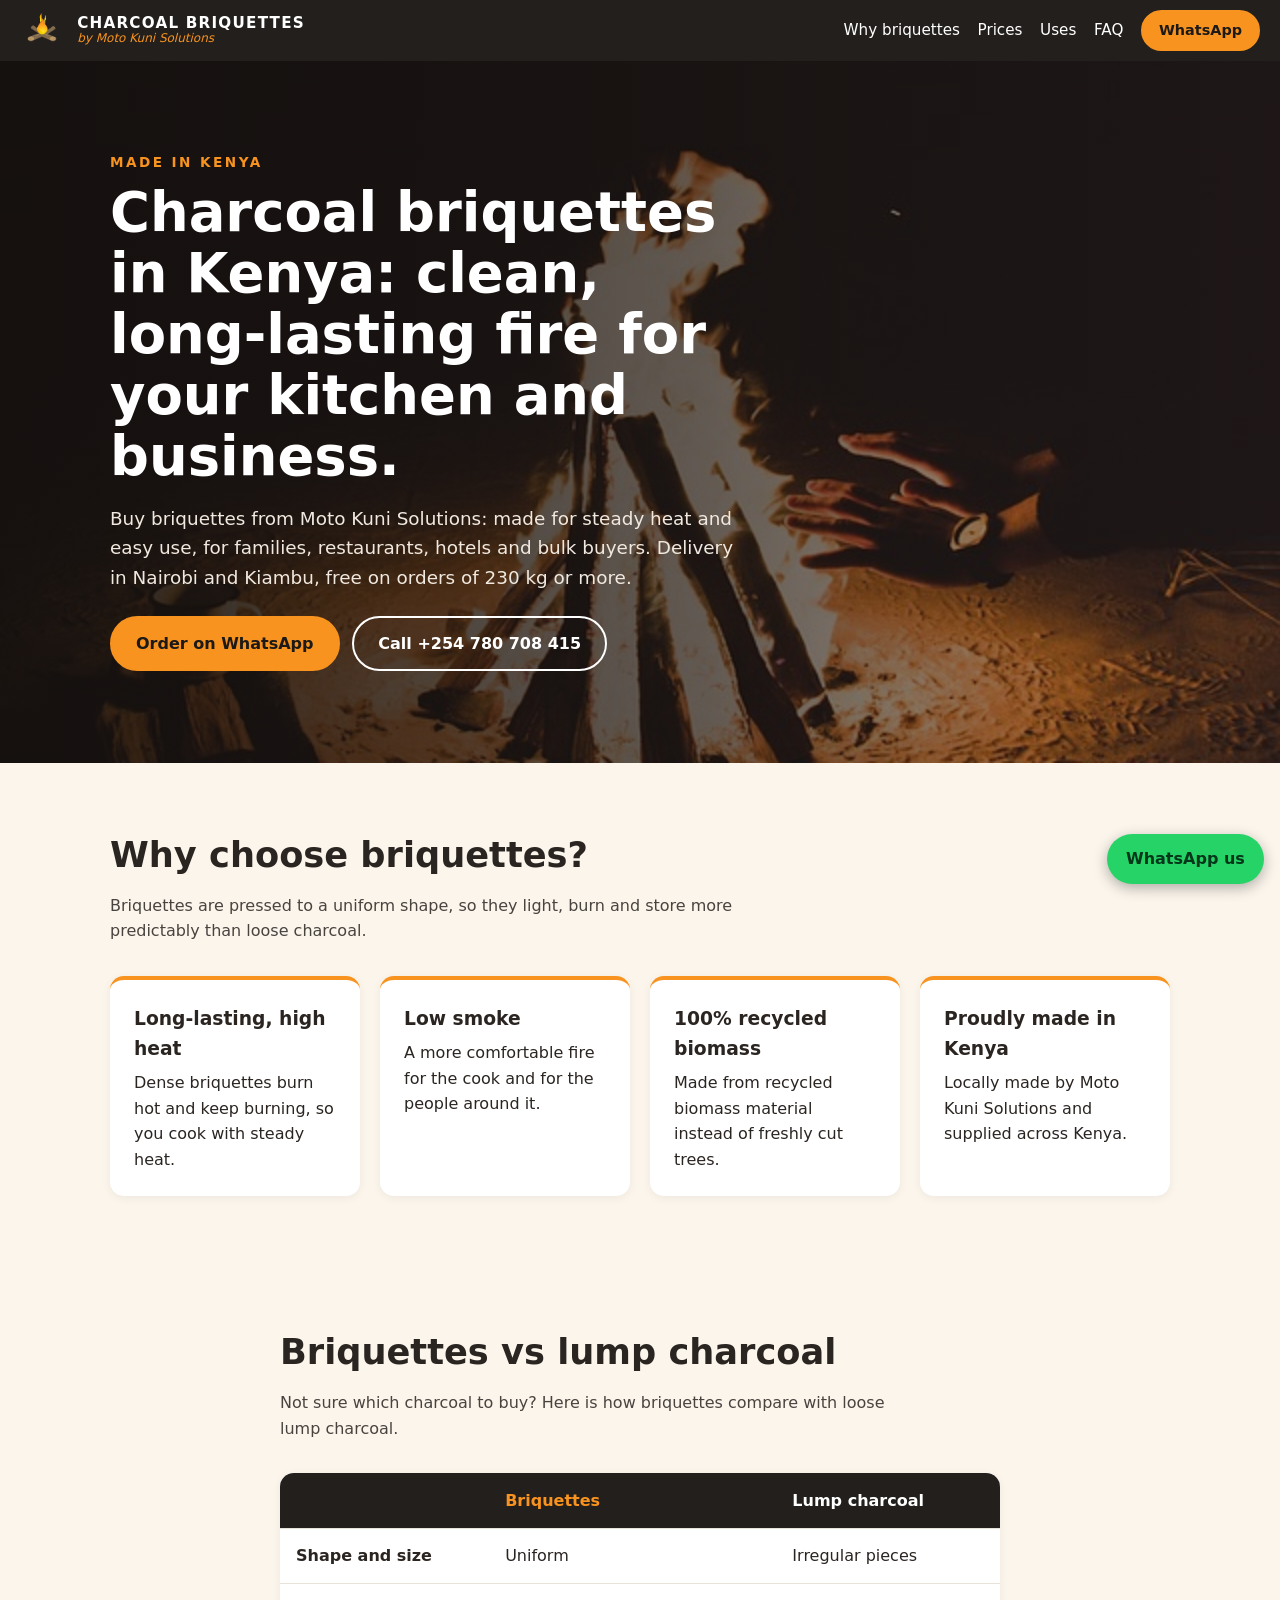
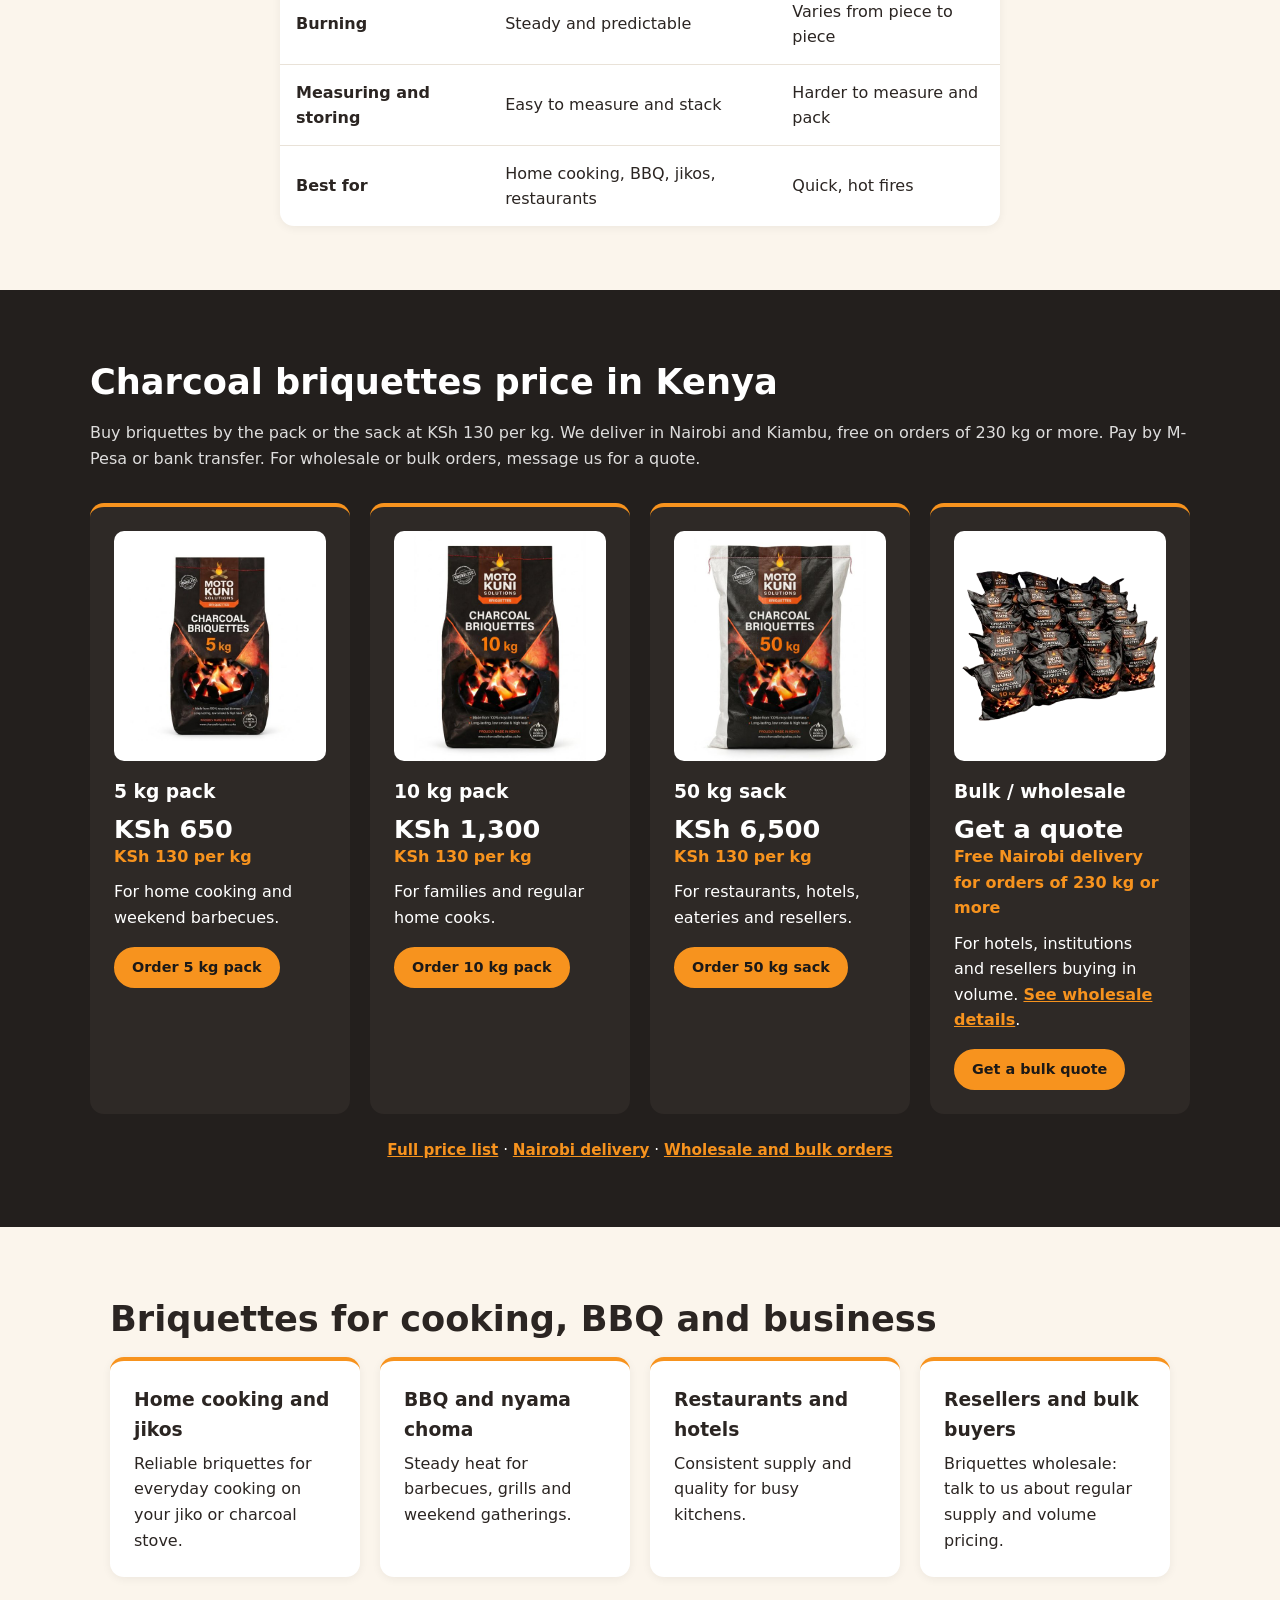
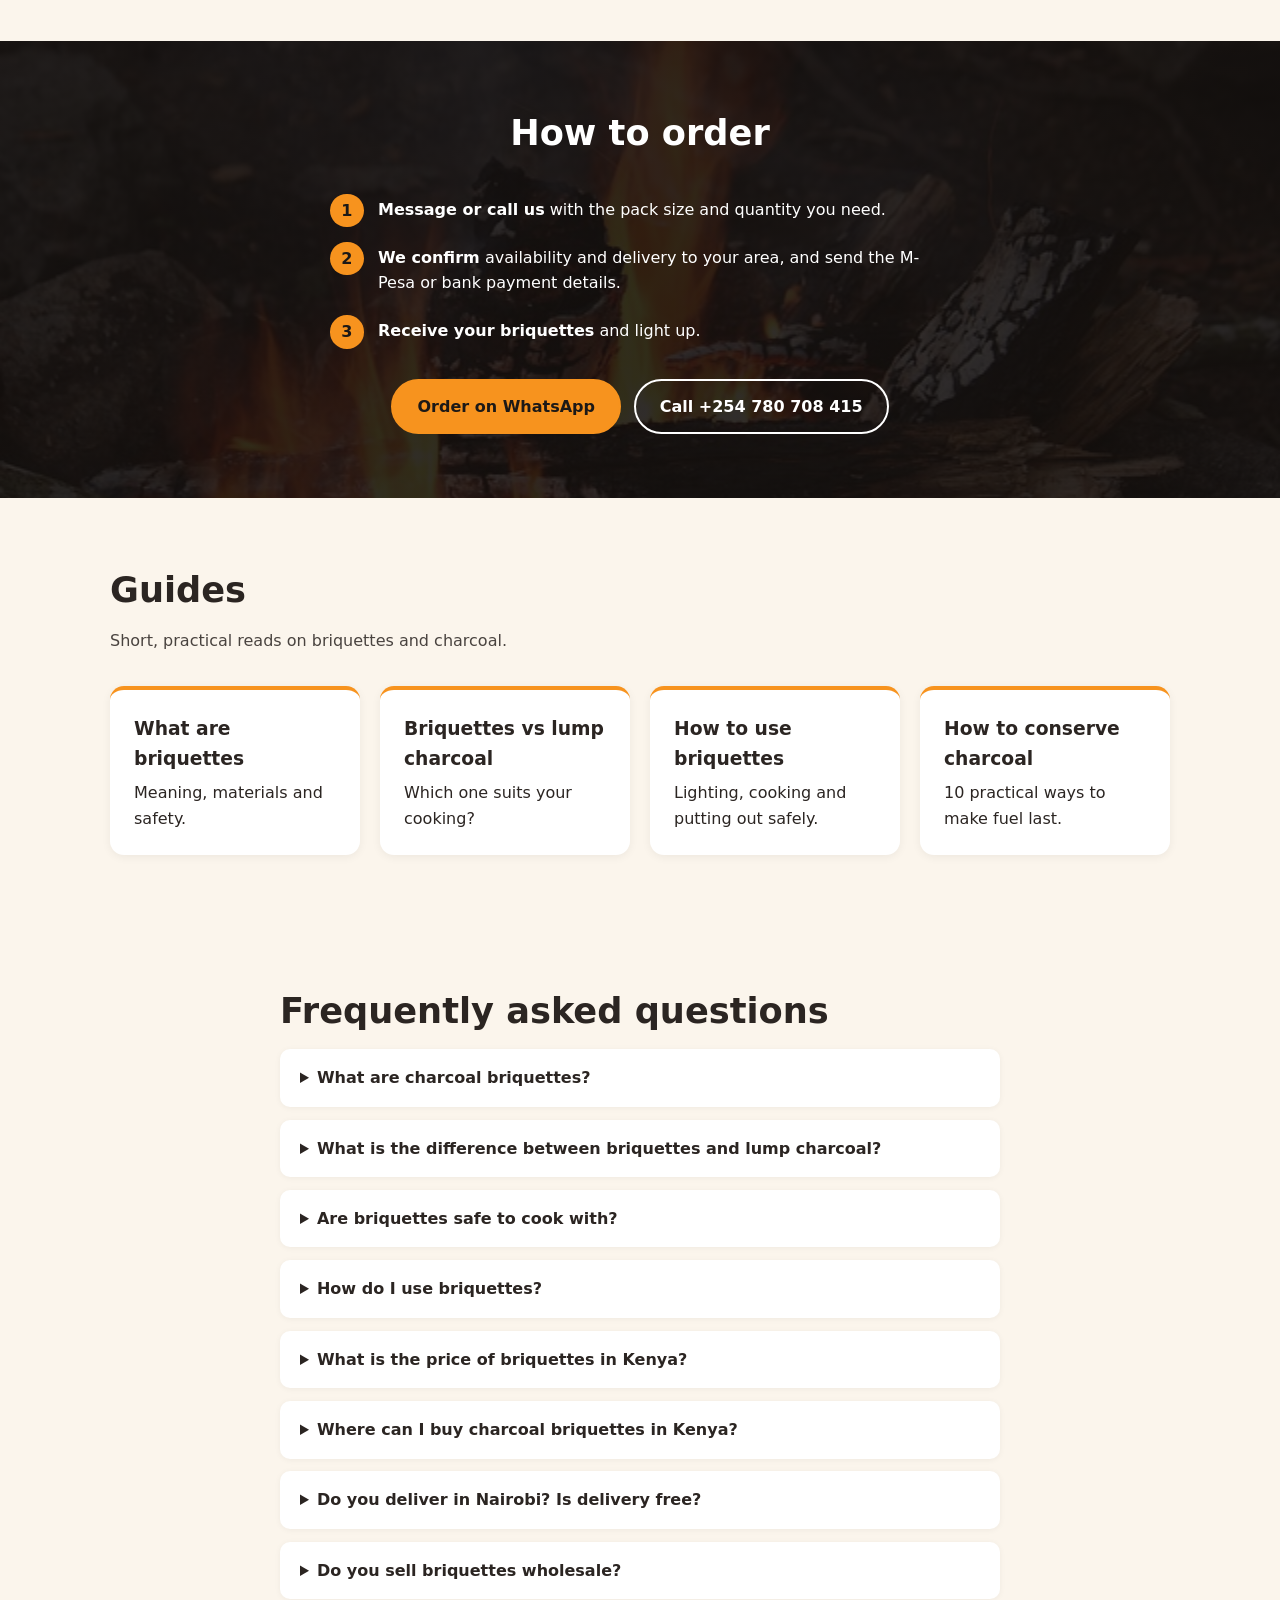
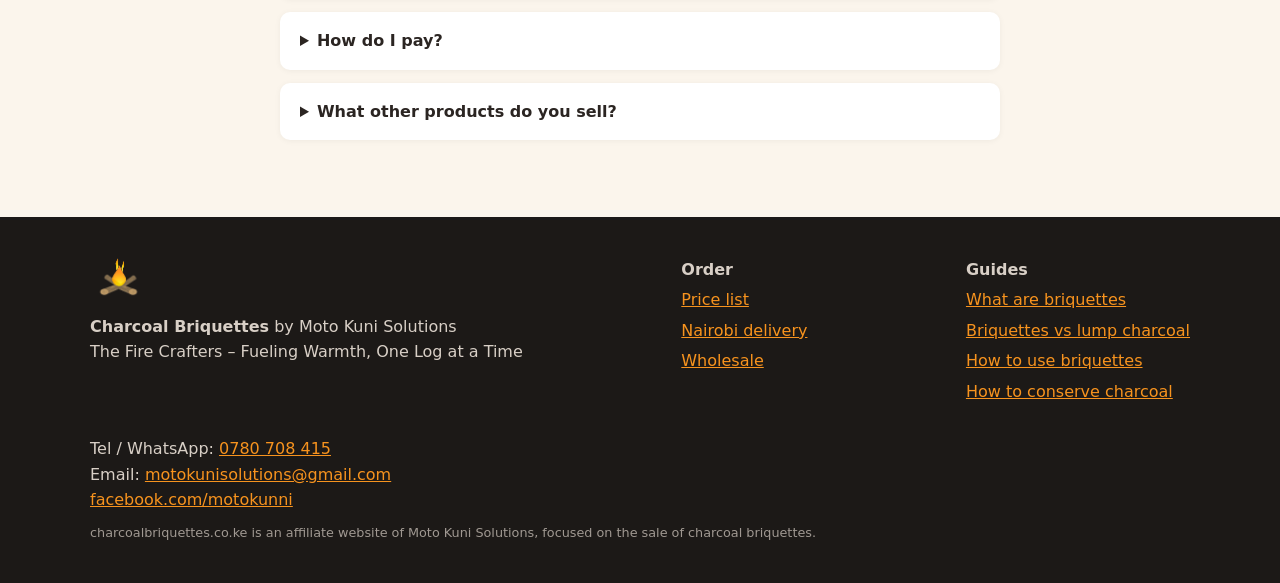
==== commit f2edf5be: "Add files via upload" ====
--- a/index.html
+++ b/index.html
@@ -29,11 +29,11 @@
     "telephone": "+254780708415",
     "email": "motokunisolutions@gmail.com",
     "sameAs": ["https://facebook.com/motokunni/"],
-    "areaServed": [{"@type":"City","name":"Nairobi"},{"@type":"Country","name":"Kenya"}]
+    "areaServed": [{"@type":"City","name":"Nairobi"},{"@type":"AdministrativeArea","name":"Kiambu County"},{"@type":"Country","name":"Kenya"}]
   }
   </script>
   <script type="application/ld+json">
-  {"@context": "https://schema.org", "@type": "FAQPage", "mainEntity": [{"@type": "Question", "name": "What are charcoal briquettes?", "acceptedAnswer": {"@type": "Answer", "text": "Charcoal briquettes are fuel pressed into a uniform shape from combustible materials. Ours are made from materials such as charcoal dust, wood waste, coconut shells and rice husks. They are used for cooking, barbecues and jikos."}}, {"@type": "Question", "name": "What is the difference between briquettes and lump charcoal?", "acceptedAnswer": {"@type": "Answer", "text": "Lump charcoal is made of irregular pieces, while briquettes are pressed to a consistent size and shape. That uniform shape makes briquettes easier to measure, stack and store, and helps them burn more steadily."}}, {"@type": "Question", "name": "Are briquettes safe to cook with?", "acceptedAnswer": {"@type": "Answer", "text": "Yes, when used properly. Like all charcoal, briquettes release carbon monoxide as they burn, so use them outdoors or in a well-ventilated space and never in a closed room."}}, {"@type": "Question", "name": "How do I use briquettes?", "acceptedAnswer": {"@type": "Answer", "text": "Place the briquettes in your jiko, stove or grill, light them with a fire lighter or kindling, and let them burn until they are covered with grey ash before you start cooking. Keep the area ventilated."}}, {"@type": "Question", "name": "What is the price of briquettes in Kenya?", "acceptedAnswer": {"@type": "Answer", "text": "Our briquettes cost KSh 130 per kg: KSh 650 for a 5 kg pack, KSh 1,300 for 10 kg and KSh 6,500 for a 50 kg sack. Message us on WhatsApp for wholesale or bulk pricing."}}, {"@type": "Question", "name": "Where can I buy charcoal briquettes in Kenya?", "acceptedAnswer": {"@type": "Answer", "text": "Order from Moto Kuni Solutions on WhatsApp or by phone on 0780 708 415. We deliver within Nairobi, and orders of 230 kg or more get free delivery."}}, {"@type": "Question", "name": "Do you deliver in Nairobi? Is delivery free?", "acceptedAnswer": {"@type": "Answer", "text": "Yes, we deliver within Nairobi. Delivery is free on orders of 230 kg or more. For smaller orders, message us on WhatsApp for the delivery cost."}}, {"@type": "Question", "name": "Do you sell briquettes wholesale?", "acceptedAnswer": {"@type": "Answer", "text": "Yes. Restaurants, hotels, resellers and institutions can message or call us with the quantity they need and we will send a quote."}}, {"@type": "Question", "name": "How do I pay?", "acceptedAnswer": {"@type": "Answer", "text": "You can pay by M-Pesa or bank transfer. Message us on WhatsApp for the payment details when you place your order."}}, {"@type": "Question", "name": "What other products do you sell?", "acceptedAnswer": {"@type": "Answer", "text": "Moto Kuni Solutions also supplies firewood, logs, sawdust and modern jikos. Fire lighters and more charcoal products are coming to our site soon."}}]}
+  {"@context": "https://schema.org", "@type": "FAQPage", "mainEntity": [{"@type": "Question", "name": "What are charcoal briquettes?", "acceptedAnswer": {"@type": "Answer", "text": "Charcoal briquettes are fuel pressed into a uniform shape from combustible materials. Ours are made from materials such as charcoal dust, wood waste, coconut shells and rice husks. They are used for cooking, barbecues and jikos."}}, {"@type": "Question", "name": "What is the difference between briquettes and lump charcoal?", "acceptedAnswer": {"@type": "Answer", "text": "Lump charcoal is made of irregular pieces, while briquettes are pressed to a consistent size and shape. That uniform shape makes briquettes easier to measure, stack and store, and helps them burn more steadily."}}, {"@type": "Question", "name": "Are briquettes safe to cook with?", "acceptedAnswer": {"@type": "Answer", "text": "Yes, when used properly. Like all charcoal, briquettes release carbon monoxide as they burn, so use them outdoors or in a well-ventilated space and never in a closed room."}}, {"@type": "Question", "name": "How do I use briquettes?", "acceptedAnswer": {"@type": "Answer", "text": "Place the briquettes in your jiko, stove or grill, light them with a fire lighter or kindling, and let them burn until they are covered with grey ash before you start cooking. Keep the area ventilated."}}, {"@type": "Question", "name": "What is the price of briquettes in Kenya?", "acceptedAnswer": {"@type": "Answer", "text": "Our briquettes cost KSh 130 per kg: KSh 650 for a 5 kg pack, KSh 1,300 for 10 kg and KSh 6,500 for a 50 kg sack. Message us on WhatsApp for wholesale or bulk pricing."}}, {"@type": "Question", "name": "Where can I buy charcoal briquettes in Kenya?", "acceptedAnswer": {"@type": "Answer", "text": "Order from Moto Kuni Solutions on WhatsApp or by phone on 0780 708 415. We deliver in Nairobi and Kiambu, and orders of 230 kg or more get free delivery."}}, {"@type": "Question", "name": "Do you deliver in Nairobi? Is delivery free?", "acceptedAnswer": {"@type": "Answer", "text": "Yes, we deliver in Nairobi and Kiambu, and we can deliver countrywide once we agree on logistics. Delivery is free on orders of 230 kg or more. For smaller orders, message us on WhatsApp for the delivery cost."}}, {"@type": "Question", "name": "Do you sell briquettes wholesale?", "acceptedAnswer": {"@type": "Answer", "text": "Yes. Restaurants, hotels, resellers and institutions can message or call us with the quantity they need and we will send a quote."}}, {"@type": "Question", "name": "How do I pay?", "acceptedAnswer": {"@type": "Answer", "text": "You can pay by M-Pesa or bank transfer. Message us on WhatsApp for the payment details when you place your order."}}, {"@type": "Question", "name": "What other products do you sell?", "acceptedAnswer": {"@type": "Answer", "text": "Moto Kuni Solutions also supplies firewood, logs, sawdust and modern jikos. Fire lighters and more charcoal products are coming to our site soon."}}]}
   </script>
   <script type="application/ld+json">
   {"@context": "https://schema.org", "@type": "Product", "name": "Moto Kuni Solutions Charcoal Briquettes 5 kg", "image": "https://charcoalbriquettes.co.ke/images/briquettes-5kg.jpg", "description": "Charcoal briquettes made from recycled biomass, 5 kg bag.", "brand": {"@type": "Brand", "name": "Moto Kuni Solutions"}, "offers": {"@type": "Offer", "price": "650", "priceCurrency": "KES", "url": "https://charcoalbriquettes.co.ke/#packs"}}
@@ -67,7 +67,7 @@
     <div class="hero-text">
       <p class="eyebrow">Made in Kenya</p>
       <h1>Charcoal briquettes in Kenya: clean, long-lasting fire for your kitchen and business.</h1>
-      <p class="lead">Buy briquettes from Moto Kuni Solutions: made for steady heat and easy use, for families, restaurants, hotels and bulk buyers. Delivery within Nairobi, free on orders of 230 kg or more.</p>
+      <p class="lead">Buy briquettes from Moto Kuni Solutions: made for steady heat and easy use, for families, restaurants, hotels and bulk buyers. Delivery in Nairobi and Kiambu, free on orders of 230 kg or more.</p>
       <div class="cta-row">
         <a class="btn" href="https://wa.me/254780708415?text=Hello%20Moto%20Kuni%20Solutions%2C%20I%20would%20like%20to%20order%20charcoal%20briquettes." target="_blank" rel="noopener">Order on WhatsApp</a>
         <a class="btn btn-ghost" href="tel:+254780708415">Call +254 780 708 415</a>
@@ -102,7 +102,7 @@
 
   <section id="packs" class="section dark">
     <h2>Charcoal briquettes price in Kenya</h2>
-    <p class="section-intro">Buy briquettes by the pack or the sack at KSh 130 per kg. We deliver within Nairobi, free on orders of 230 kg or more. Pay by M-Pesa or bank transfer. For wholesale or bulk orders, message us for a quote.</p>
+    <p class="section-intro">Buy briquettes by the pack or the sack at KSh 130 per kg. We deliver in Nairobi and Kiambu, free on orders of 230 kg or more. Pay by M-Pesa or bank transfer. For wholesale or bulk orders, message us for a quote.</p>
     <div class="cards">
       <article class="card card-dark">
         <img class="pack-photo" src="images/briquettes-5kg.jpg" alt="Moto Kuni Solutions 5 kg briquettes pack" loading="lazy" width="320" height="320">
@@ -176,8 +176,8 @@
     <details><summary>Are briquettes safe to cook with?</summary><p>Yes, when used properly. Like all charcoal, briquettes release carbon monoxide as they burn, so use them outdoors or in a well-ventilated space and never in a closed room.</p></details>
     <details><summary>How do I use briquettes?</summary><p>Place the briquettes in your jiko, stove or grill, light them with a fire lighter or kindling, and let them burn until they are covered with grey ash before you start cooking. Keep the area ventilated.</p></details>
     <details><summary>What is the price of briquettes in Kenya?</summary><p>Our briquettes cost KSh 130 per kg: KSh 650 for a 5 kg pack, KSh 1,300 for 10 kg and KSh 6,500 for a 50 kg sack. Message us on WhatsApp for wholesale or bulk pricing.</p></details>
-    <details><summary>Where can I buy charcoal briquettes in Kenya?</summary><p>Order from Moto Kuni Solutions on WhatsApp or by phone on 0780 708 415. We deliver within Nairobi, and orders of 230 kg or more get free delivery.</p></details>
-    <details><summary>Do you deliver in Nairobi? Is delivery free?</summary><p>Yes, we deliver within Nairobi. Delivery is free on orders of 230 kg or more. For smaller orders, message us on WhatsApp for the delivery cost.</p></details>
+    <details><summary>Where can I buy charcoal briquettes in Kenya?</summary><p>Order from Moto Kuni Solutions on WhatsApp or by phone on 0780 708 415. We deliver in Nairobi and Kiambu, and orders of 230 kg or more get free delivery.</p></details>
+    <details><summary>Do you deliver in Nairobi? Is delivery free?</summary><p>Yes, we deliver in Nairobi and Kiambu, and we can deliver countrywide once we agree on logistics. Delivery is free on orders of 230 kg or more. For smaller orders, message us on WhatsApp for the delivery cost.</p></details>
     <details><summary>Do you sell briquettes wholesale?</summary><p>Yes. Restaurants, hotels, resellers and institutions can message or call us with the quantity they need and we will send a quote.</p></details>
     <details><summary>How do I pay?</summary><p>You can pay by M-Pesa or bank transfer. Message us on WhatsApp for the payment details when you place your order.</p></details>
     <details><summary>What other products do you sell?</summary><p>Moto Kuni Solutions also supplies firewood, logs, sawdust and modern jikos. Fire lighters and more charcoal products are coming to our site soon.</p></details>
--- a/style.css
+++ b/style.css
@@ -136,7 +136,7 @@
 .photo-fig{text-align:center;margin:1rem 0}
 .photo-fig img{display:inline-block;max-width:260px;background:#fff;border-radius:14px;padding:.6rem;box-shadow:0 2px 10px rgba(0,0,0,.06)}
 .page-hero.photo{background:linear-gradient(rgba(28,25,23,.9),rgba(28,25,23,.82)),var(--hero-img) center/cover no-repeat}
-.bulk-photo{height:230px;border-radius:10px;margin-bottom:1rem;display:flex;align-items:center;justify-content:center;background:radial-gradient(ellipse at 50% 70%,rgba(247,147,30,.45),rgba(247,147,30,0) 65%),#2a2522;border:1px solid #463d38;overflow:hidden}
+.bulk-photo{height:230px;border-radius:10px;margin-bottom:1rem;display:flex;align-items:center;justify-content:center;background:#fff;overflow:hidden}
 .bulk-photo img{max-height:200px;width:auto;max-width:92%;object-fit:contain}
 .inline-link{color:var(--ember);font-weight:600}
 .page-hero.has-img{display:grid;grid-template-columns:1.3fr 1fr;gap:2rem;align-items:center}
@@ -152,3 +152,5 @@
 .photo-pair img{width:100%;aspect-ratio:4/3;object-fit:cover;border-radius:14px;display:block}
 .photo-pair figcaption{text-align:center}
 @media (max-width:600px){.photo-pair{grid-template-columns:1fr}}
+
+.banner .cta-row{justify-content:center}
